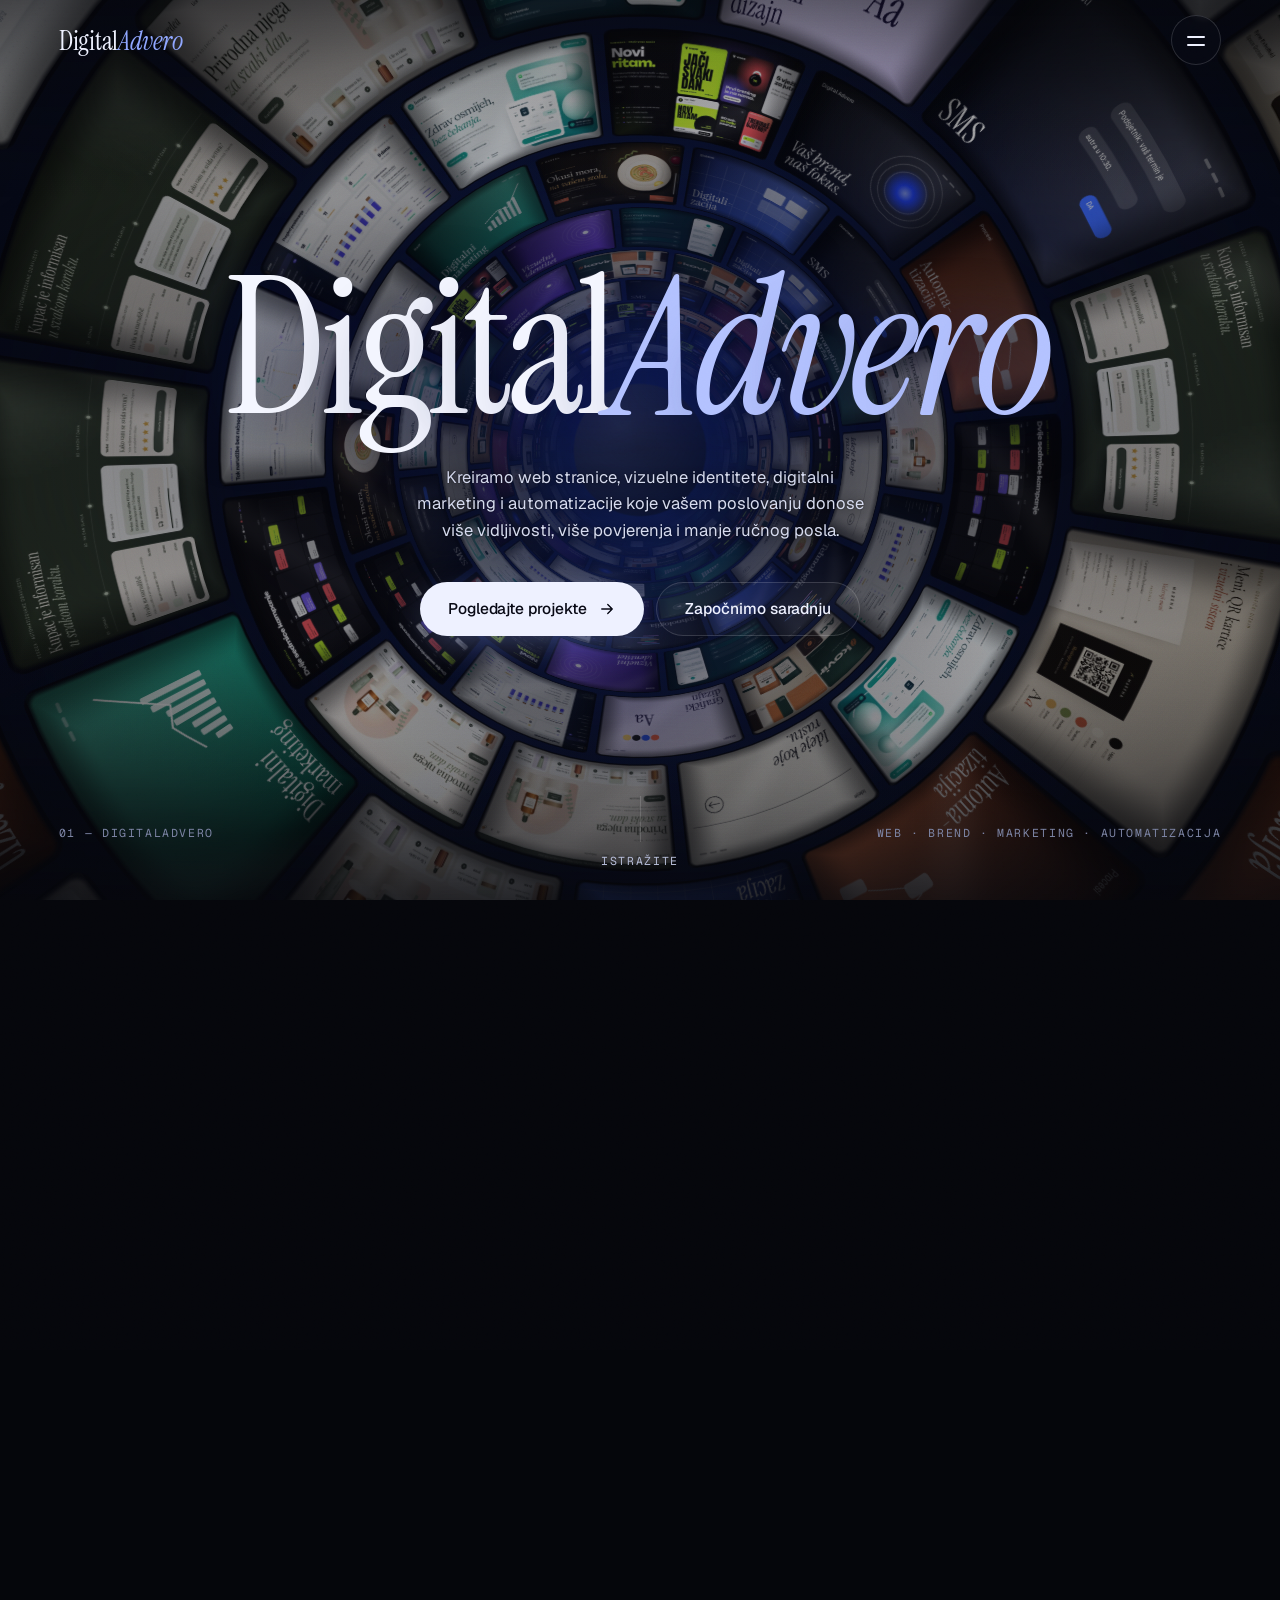
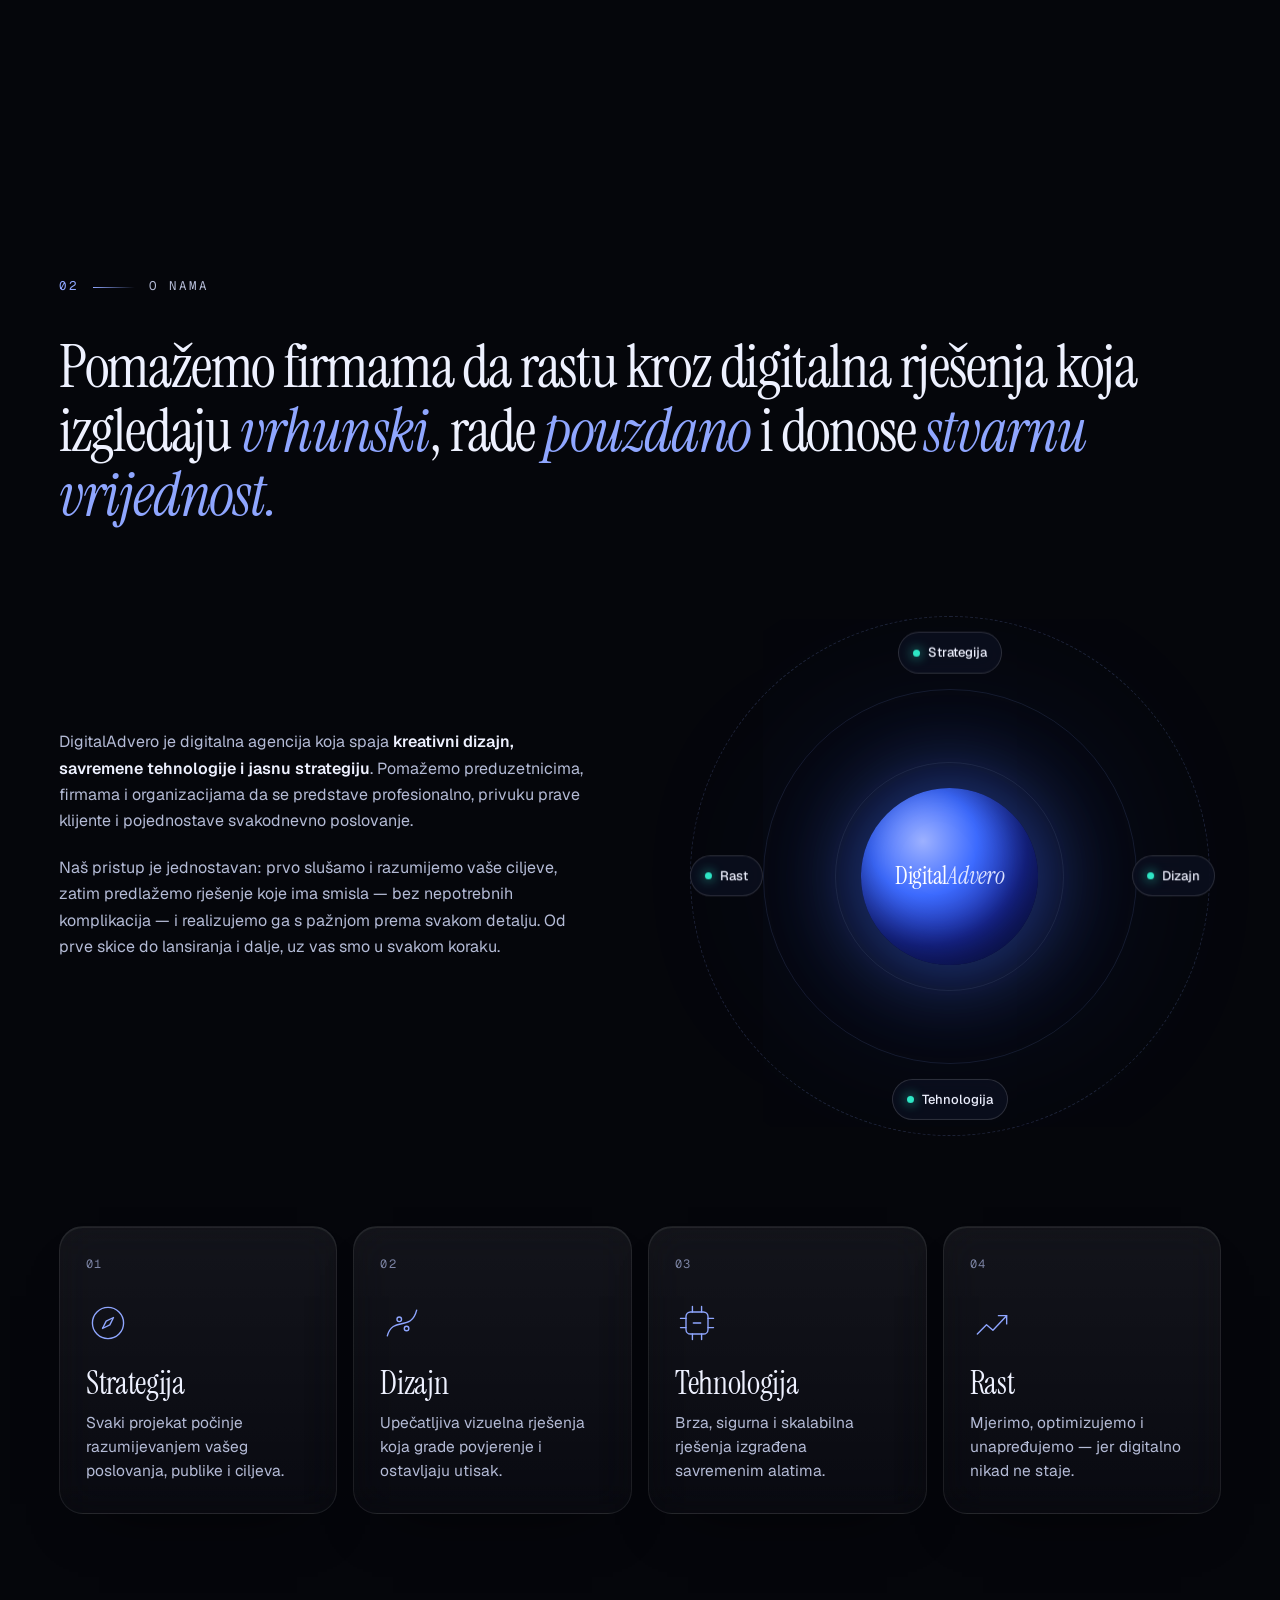
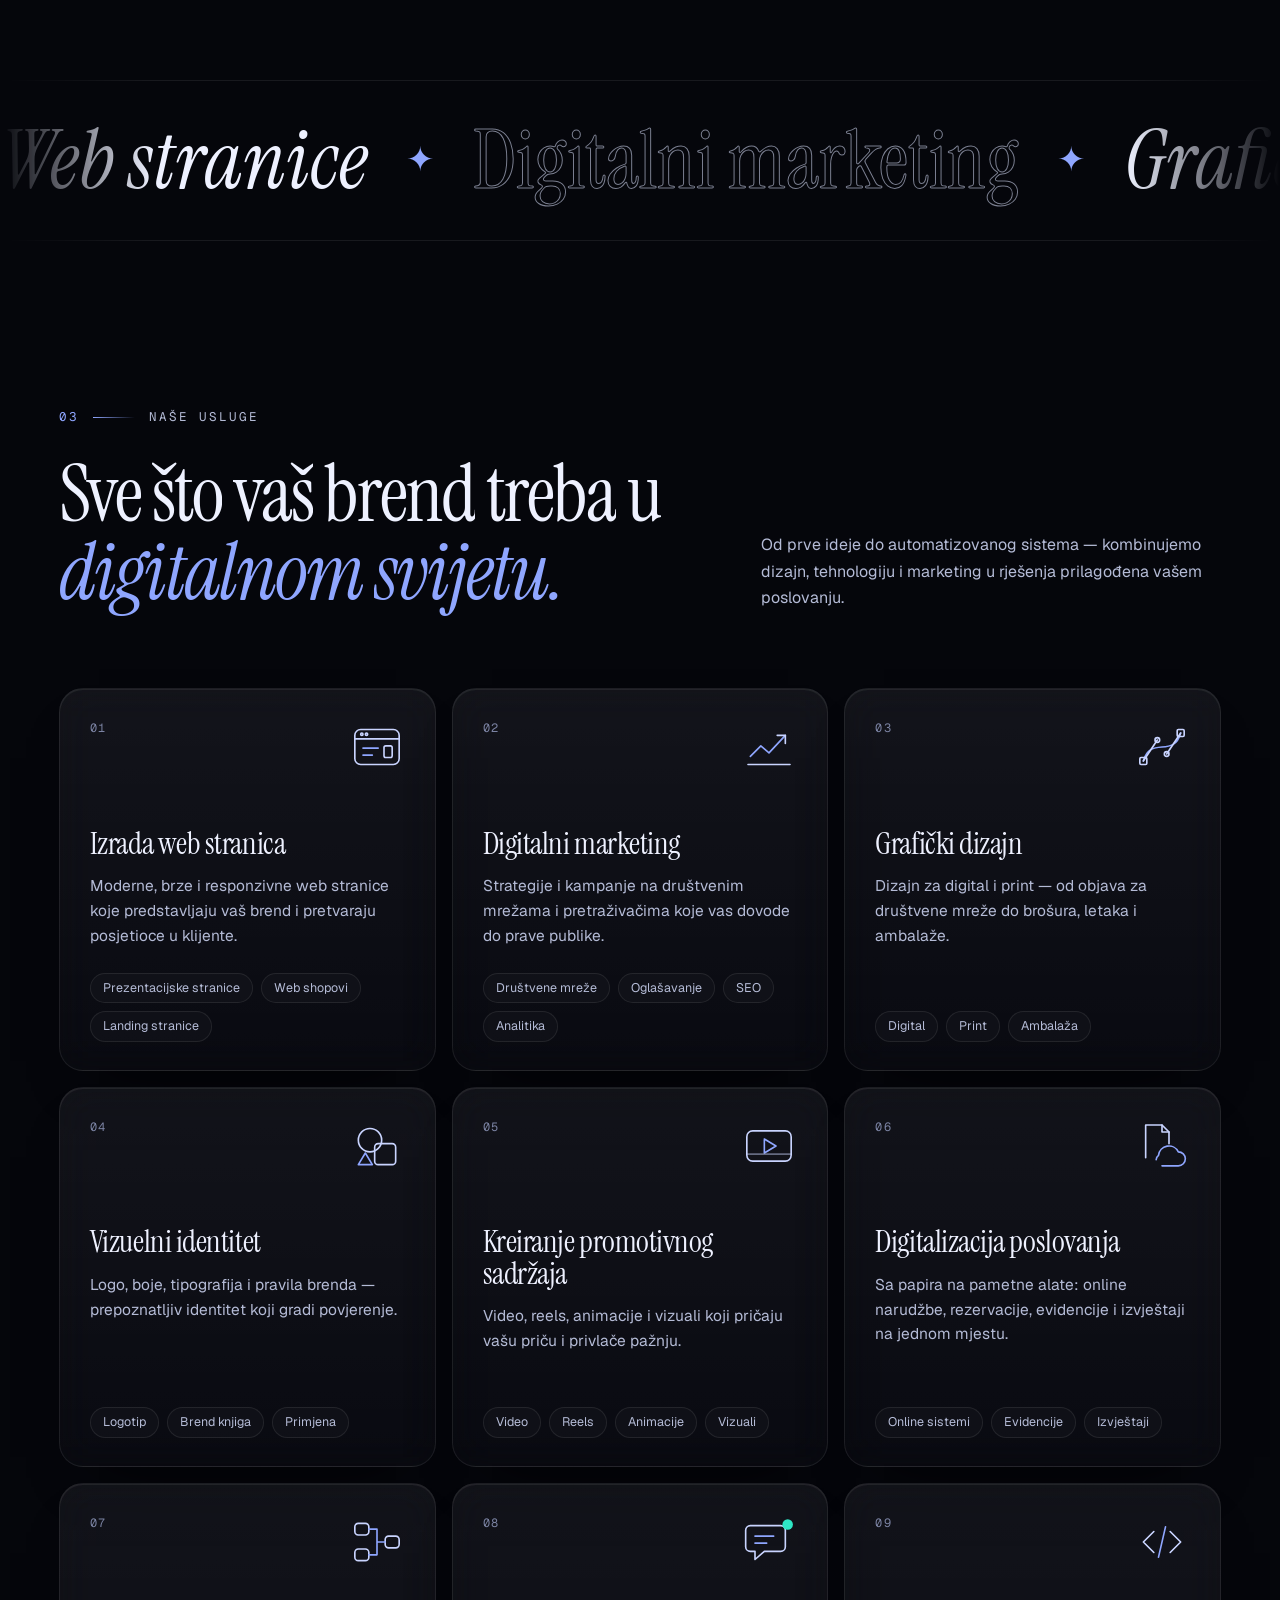
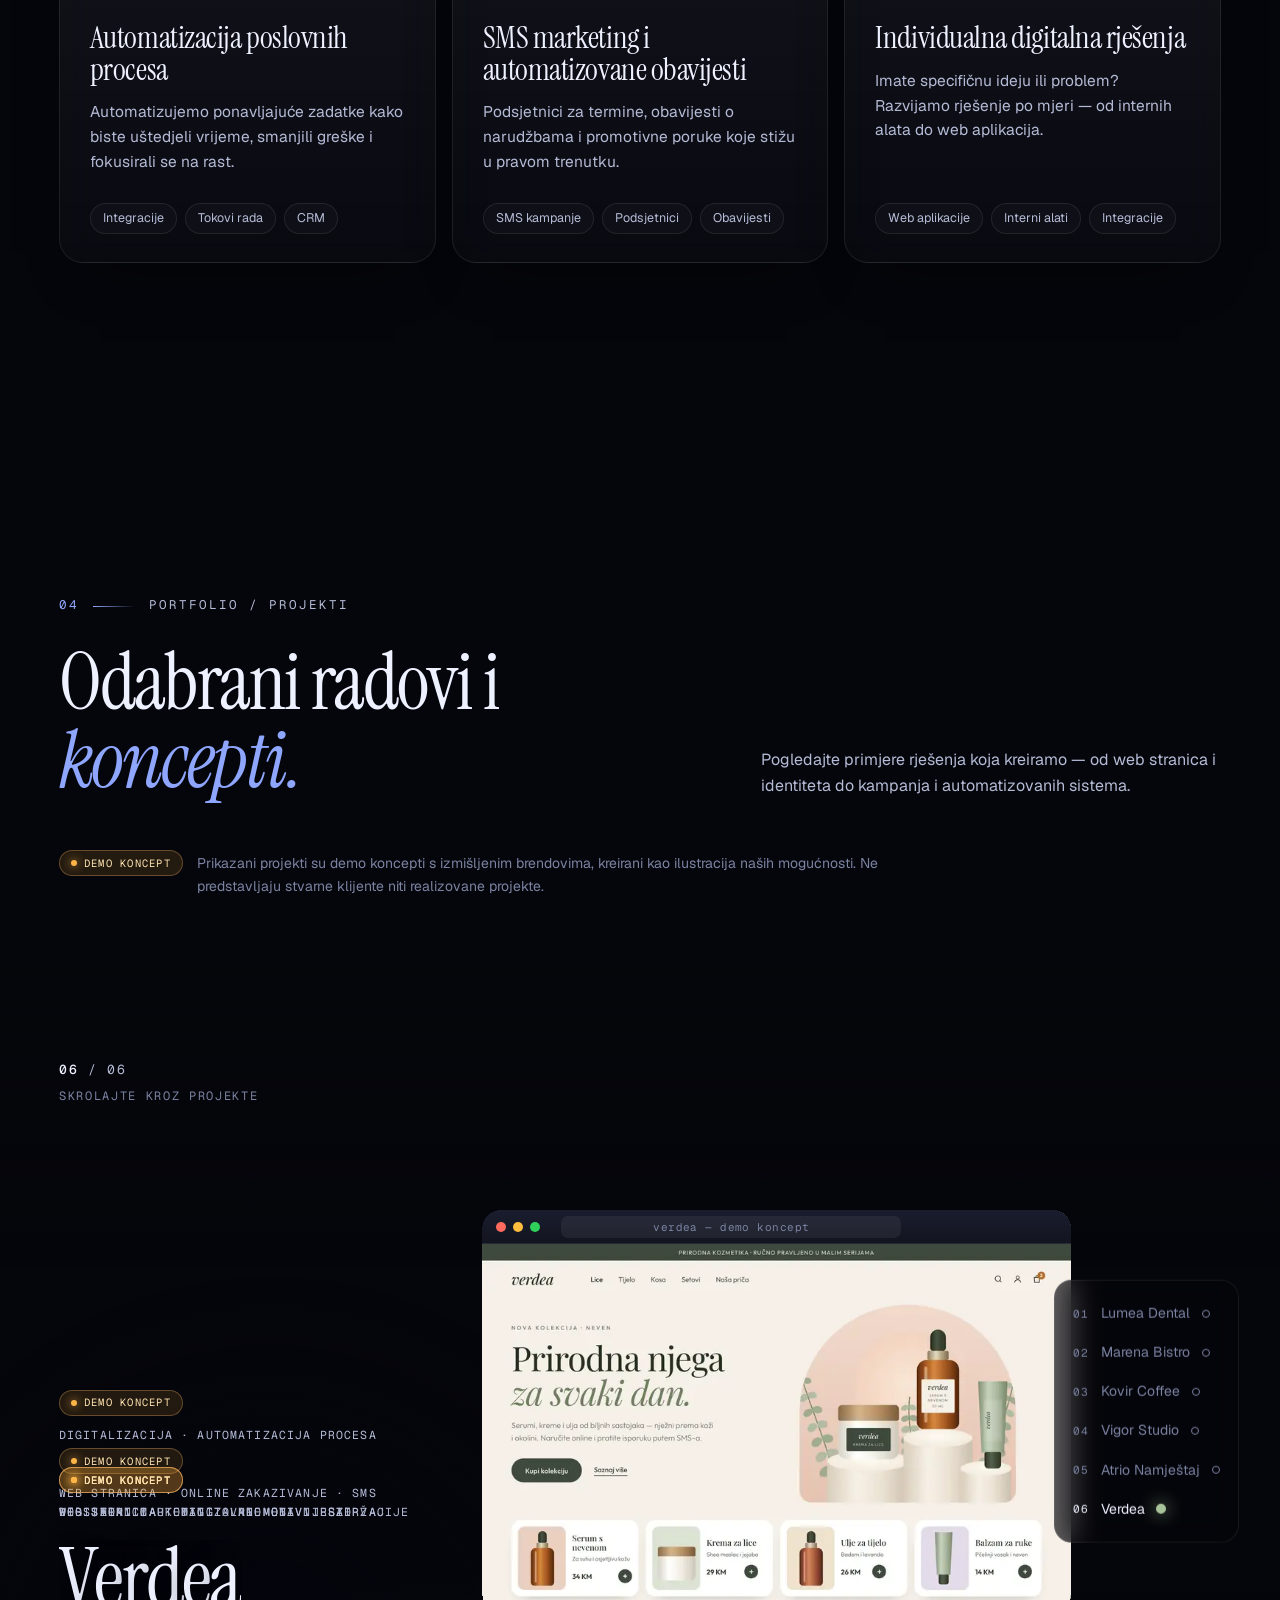
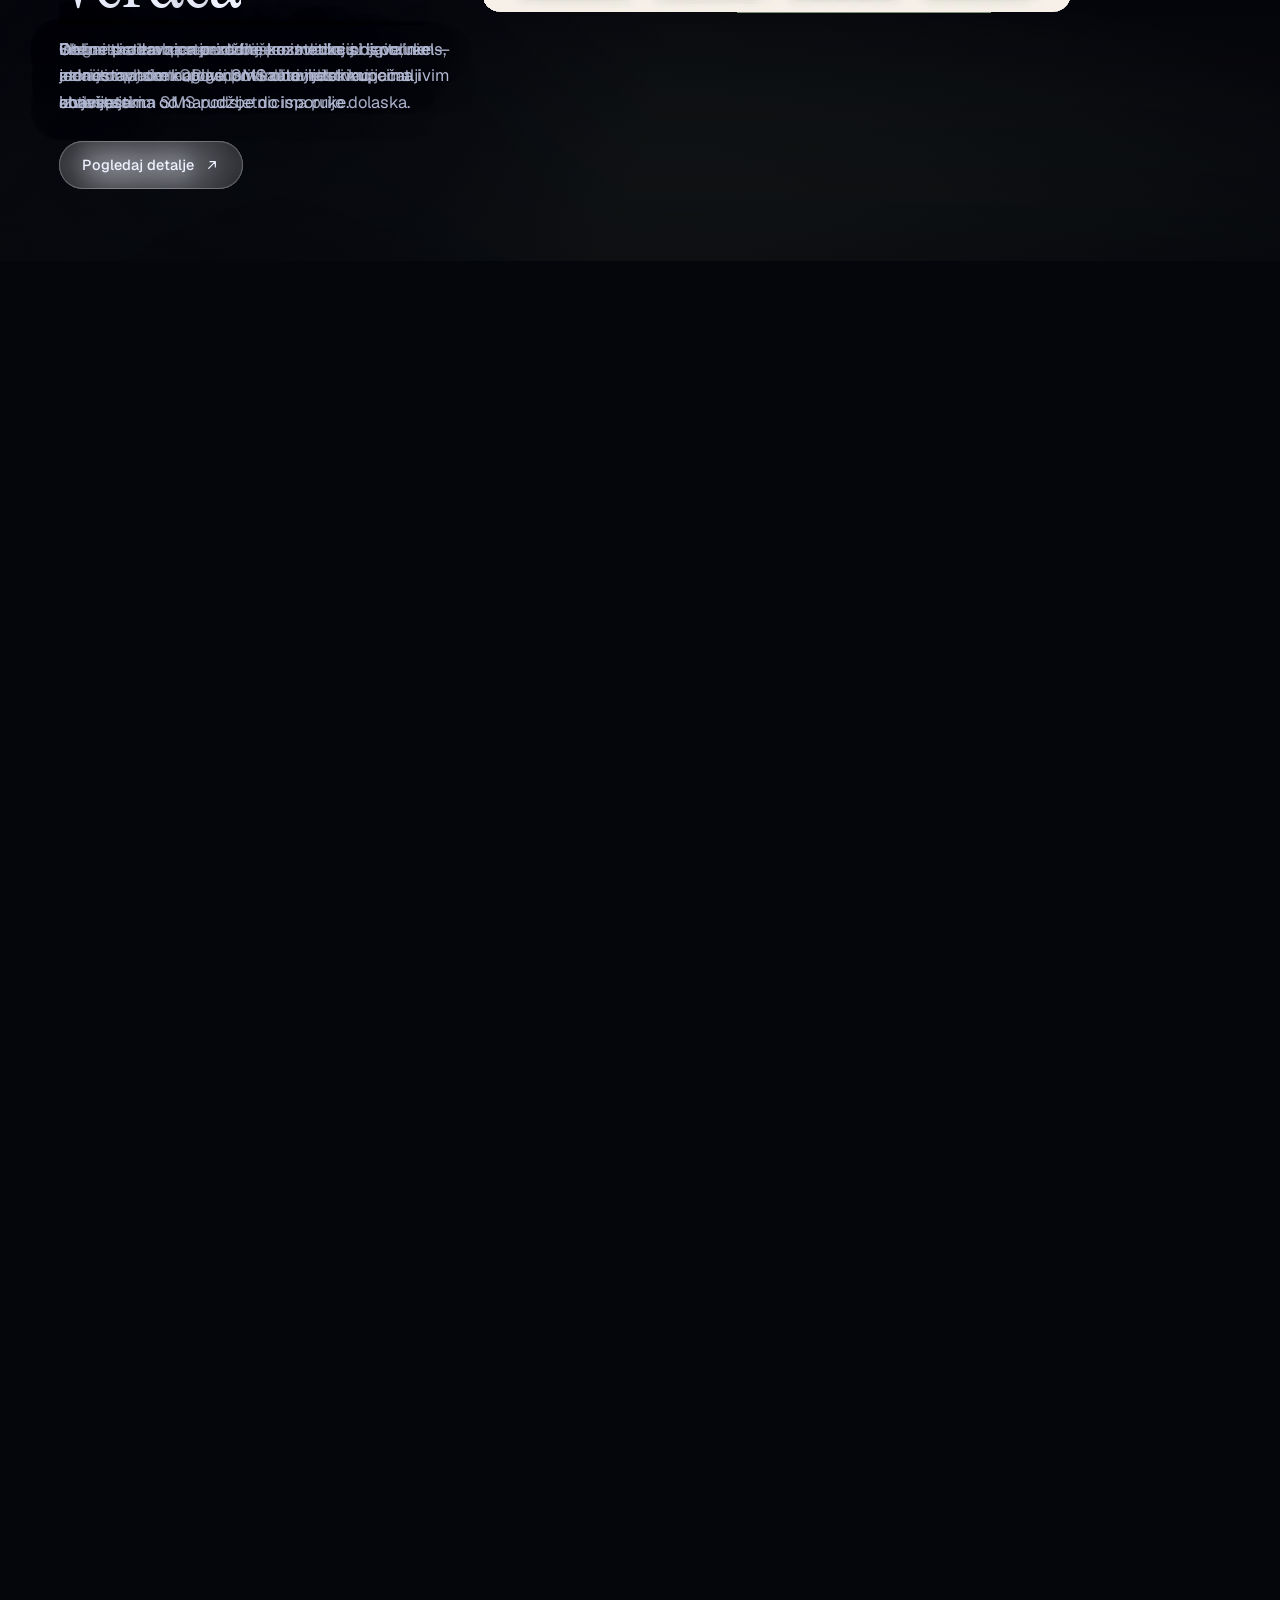
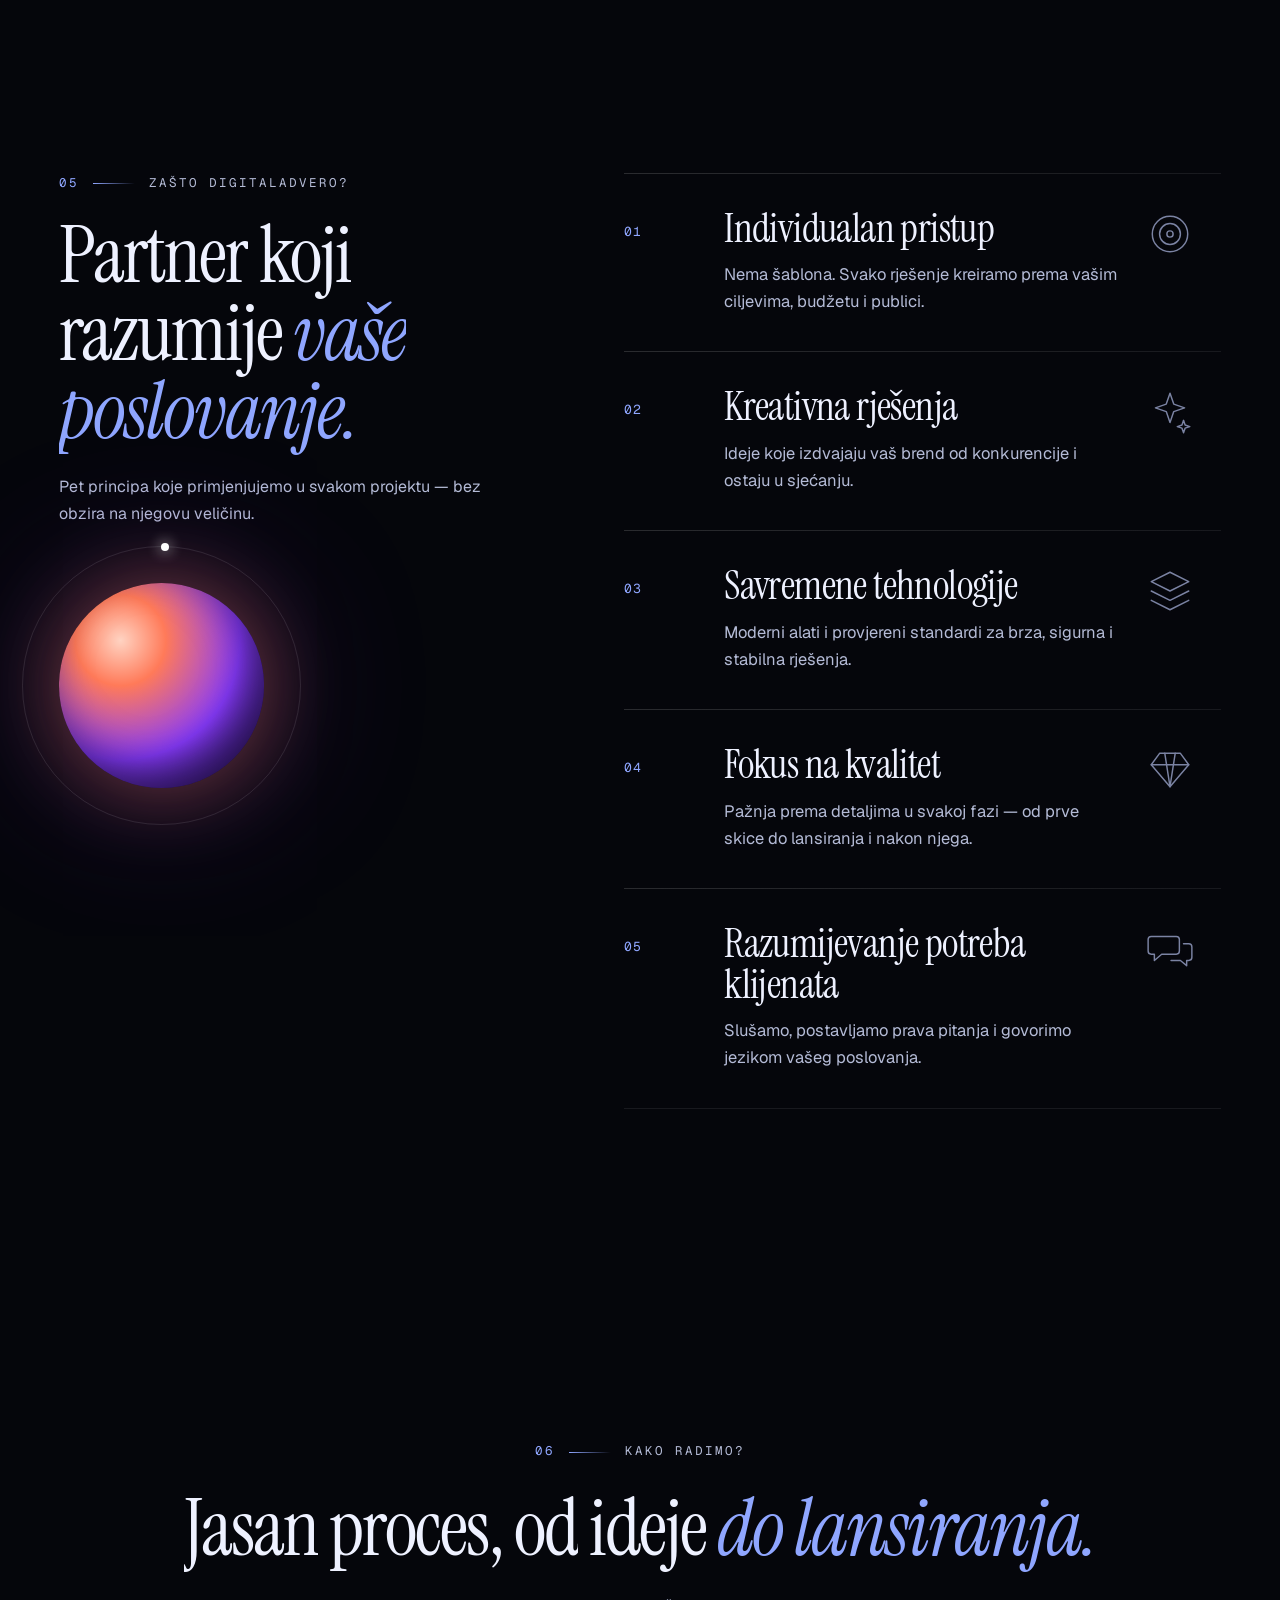
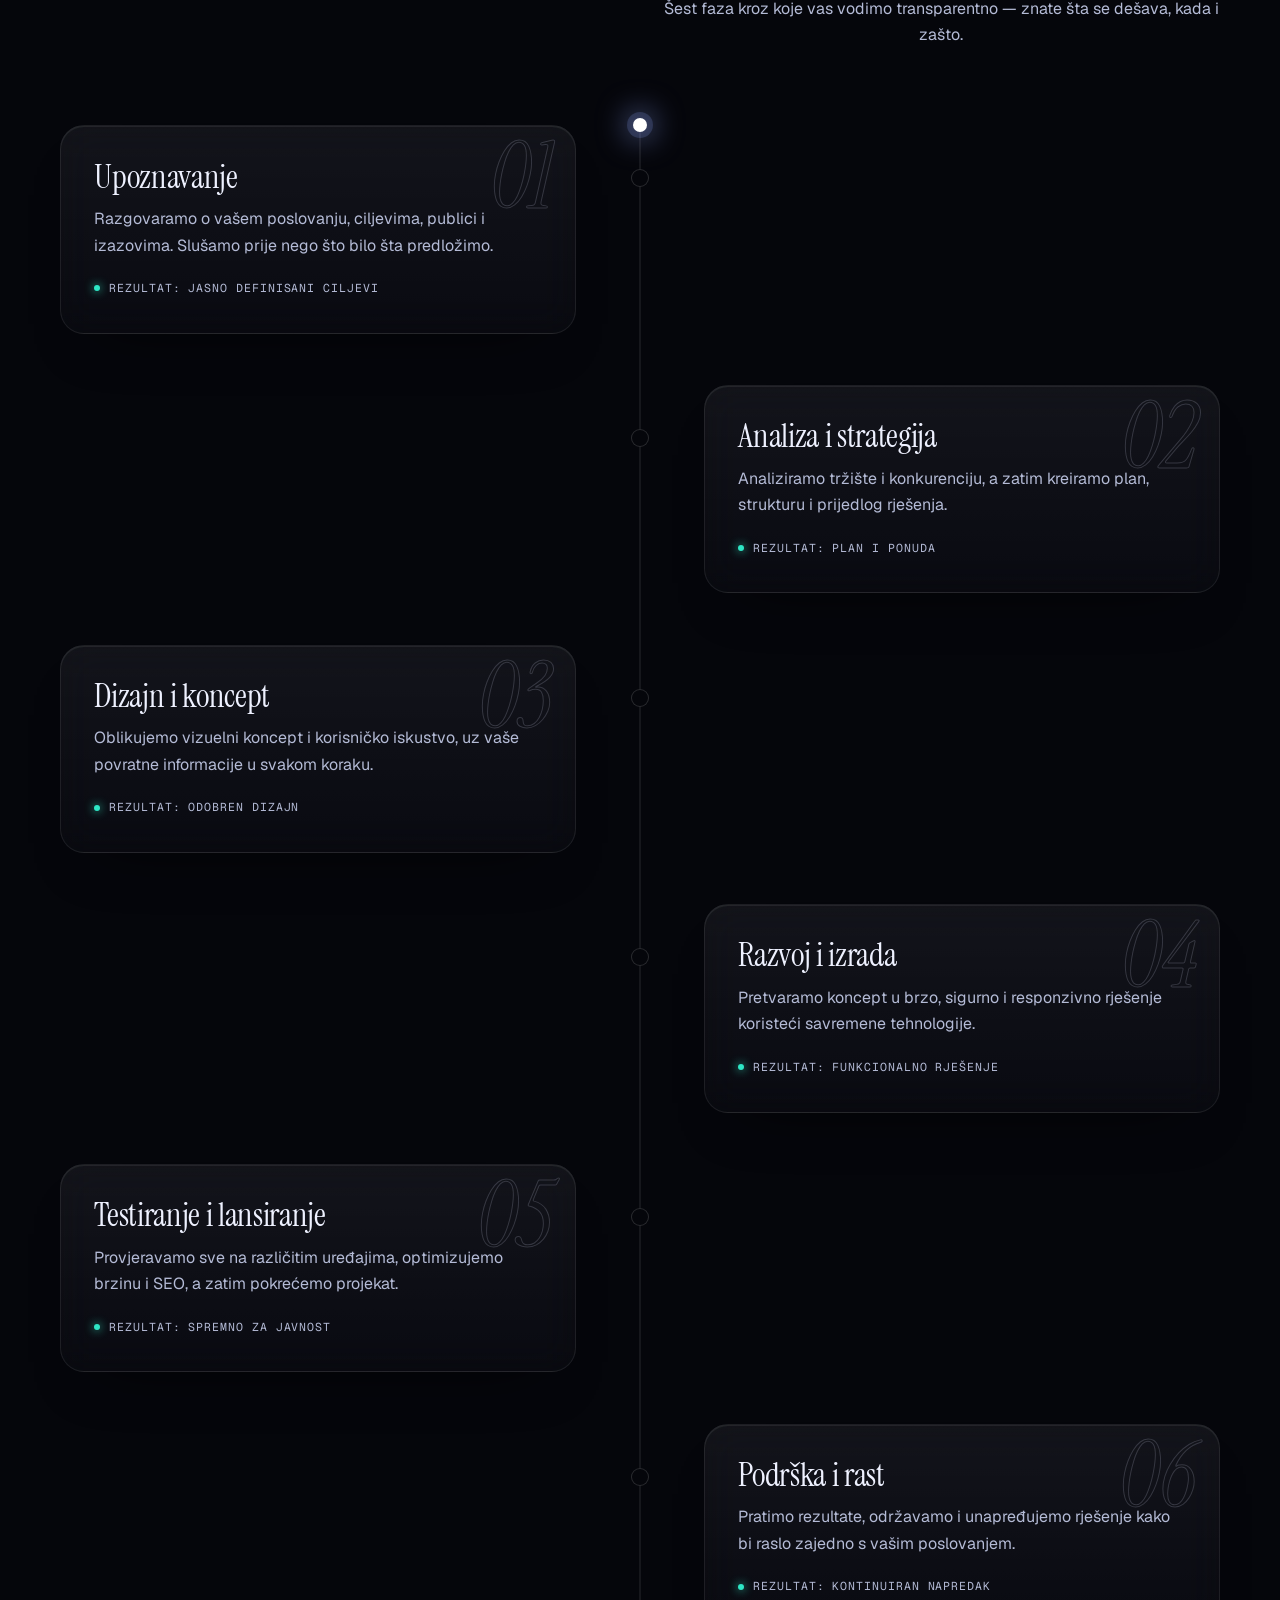
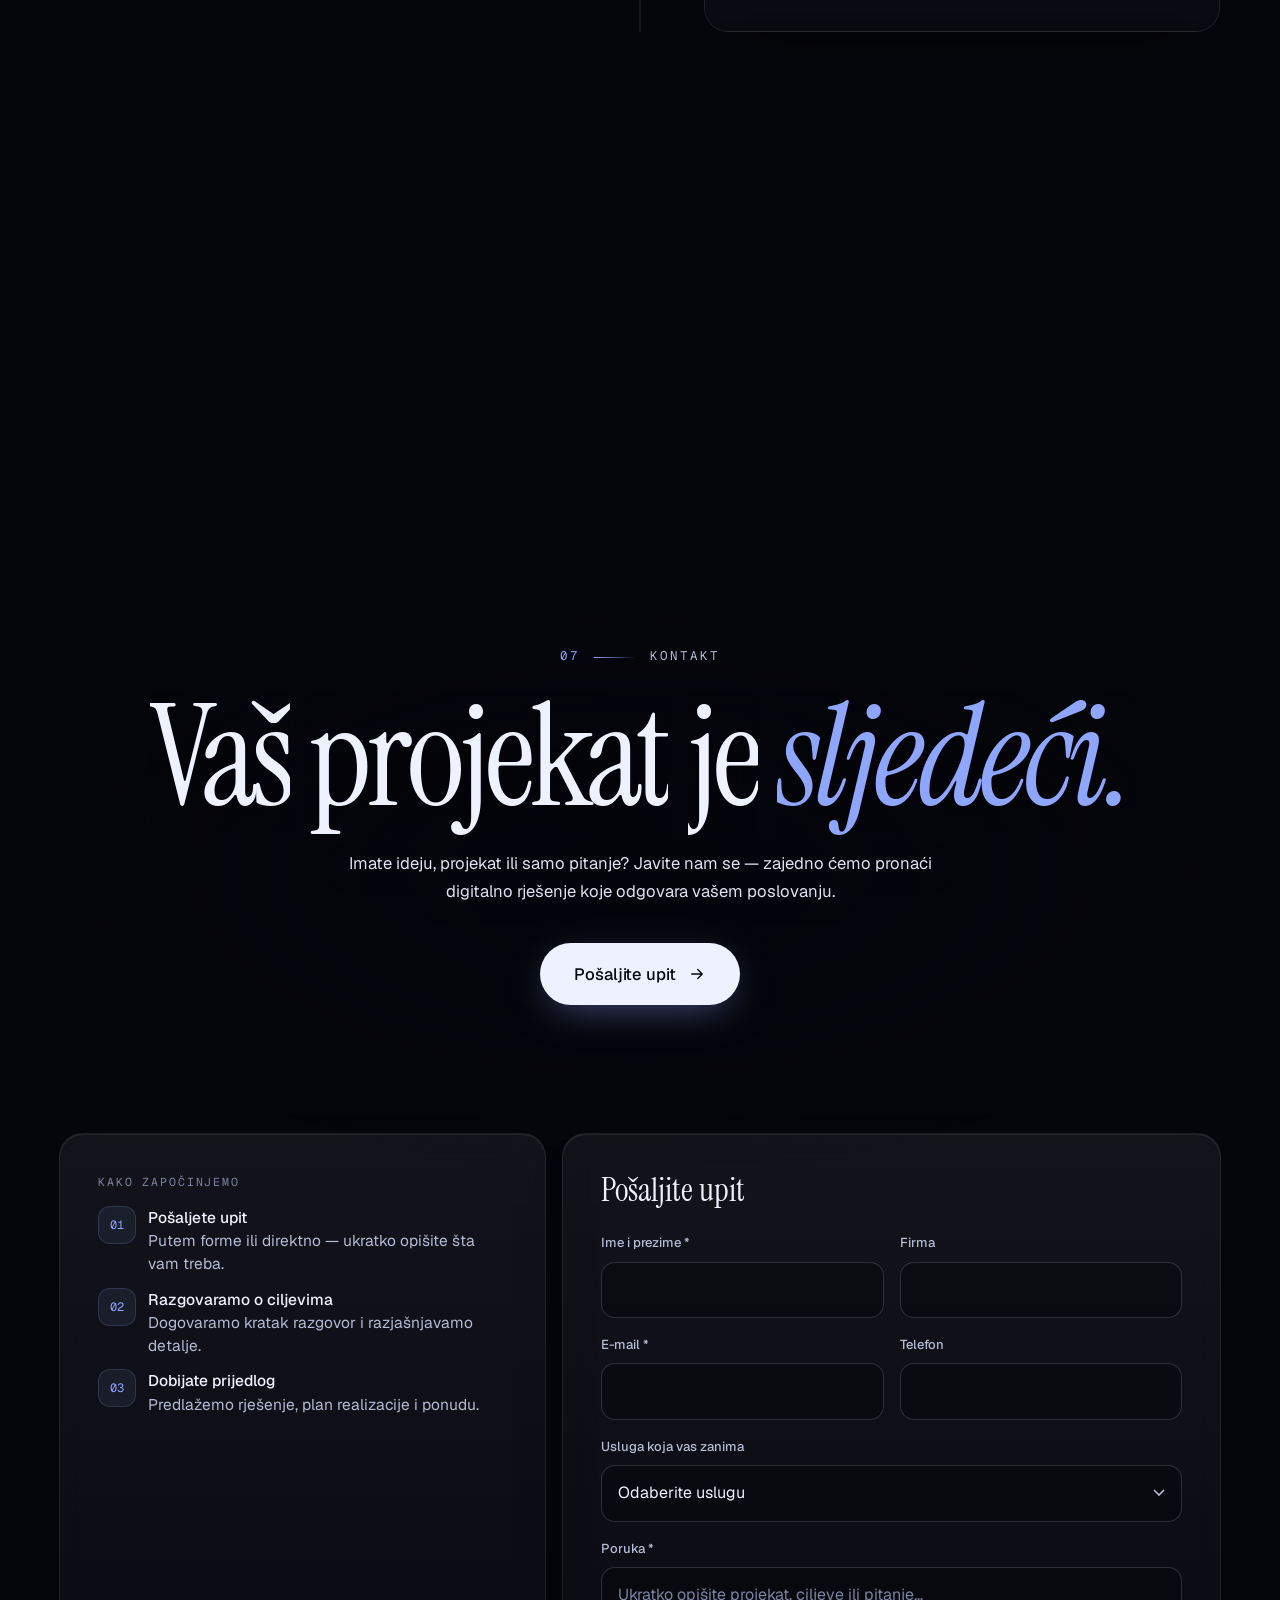
==== index.html @ 95134d36 "DigitalAdvero portfolio: standalone premium agency site Standalone Bosnian-language portfolio for Di" ====
<!doctype html>
<html lang="bs" class="no-js">
<head>
  <meta charset="utf-8">
  <meta name="viewport" content="width=device-width, initial-scale=1, viewport-fit=cover">
  <title>DigitalAdvero — Web stranice, digitalni marketing i automatizacija</title>
  <meta name="description" content="DigitalAdvero kreira moderne web stranice, vizuelne identitete, digitalni marketing, promotivni sadržaj, digitalizaciju i automatizaciju poslovanja te SMS obavijesti za firme koje žele rasti.">
  <meta name="theme-color" content="#05060b">
  <meta name="color-scheme" content="dark">
  <meta name="robots" content="index, follow">

  <!-- Ikone -->
  <link rel="icon" href="assets/images/brand/favicon.svg" type="image/svg+xml">
  <link rel="icon" href="assets/images/brand/favicon-32.png" sizes="32x32" type="image/png">
  <link rel="apple-touch-icon" href="assets/images/brand/apple-touch-icon.png">
  <link rel="manifest" href="site.webmanifest">

  <!-- Društvene mreže (Open Graph). Nakon objave zamijenite putanju slike punim URL-om, npr. https://vasa-domena.ba/assets/images/og-image.jpg -->
  <meta property="og:type" content="website">
  <meta property="og:locale" content="bs_BA">
  <meta property="og:site_name" content="DigitalAdvero">
  <meta property="og:title" content="DigitalAdvero — Digitalna rješenja koja pokreću vaše poslovanje">
  <meta property="og:description" content="Web stranice, vizuelni identitet, digitalni marketing, promotivni sadržaj, automatizacija i SMS obavijesti — sve na jednom mjestu.">
  <meta property="og:image" content="assets/images/og-image.jpg">
  <meta property="og:image:width" content="1200">
  <meta property="og:image:height" content="630">
  <meta property="og:image:alt" content="DigitalAdvero — digitalna rješenja">
  <meta name="twitter:card" content="summary_large_image">

  <!-- Fontovi (lokalno, bez vanjskih servisa) -->
  <link rel="preload" href="assets/fonts/instrument-serif-latin-400-normal.woff2" as="font" type="font/woff2" crossorigin>
  <link rel="preload" href="assets/fonts/instrument-serif-latin-400-italic.woff2" as="font" type="font/woff2" crossorigin>
  <link rel="preload" href="assets/fonts/geist-latin-wght-normal.woff2" as="font" type="font/woff2" crossorigin>
  <link rel="preload" href="assets/fonts/geist-latin-ext-wght-normal.woff2" as="font" type="font/woff2" crossorigin>

  <link rel="stylesheet" href="assets/css/style.css">
  <script>document.documentElement.className = document.documentElement.className.replace('no-js', 'js');</script>

  <script type="application/ld+json">
  {
    "@context": "https://schema.org",
    "@type": "ProfessionalService",
    "name": "DigitalAdvero",
    "description": "Digitalna agencija: izrada web stranica, digitalni marketing, grafički dizajn, vizuelni identitet, promotivni sadržaj, digitalizacija i automatizacija poslovanja, SMS marketing i individualna digitalna rješenja.",
    "inLanguage": "bs",
    "hasOfferCatalog": {
      "@type": "OfferCatalog",
      "name": "Usluge",
      "itemListElement": [
        {"@type": "Offer", "itemOffered": {"@type": "Service", "name": "Izrada web stranica"}},
        {"@type": "Offer", "itemOffered": {"@type": "Service", "name": "Digitalni marketing"}},
        {"@type": "Offer", "itemOffered": {"@type": "Service", "name": "Grafički dizajn"}},
        {"@type": "Offer", "itemOffered": {"@type": "Service", "name": "Vizuelni identitet"}},
        {"@type": "Offer", "itemOffered": {"@type": "Service", "name": "Kreiranje promotivnog sadržaja"}},
        {"@type": "Offer", "itemOffered": {"@type": "Service", "name": "Digitalizacija poslovanja"}},
        {"@type": "Offer", "itemOffered": {"@type": "Service", "name": "Automatizacija poslovnih procesa"}},
        {"@type": "Offer", "itemOffered": {"@type": "Service", "name": "SMS marketing i automatizovane obavijesti"}},
        {"@type": "Offer", "itemOffered": {"@type": "Service", "name": "Individualna digitalna rješenja"}}
      ]
    }
  }
  </script>
</head>
<body>
  <a class="skip-link" href="#sadrzaj">Preskoči na sadržaj</a>

  <!-- Uvodni ekran -->
  <div class="preloader" data-preloader aria-hidden="true">
    <div class="preloader__inner">
      <span class="preloader__mark">Digital<em>Advero</em></span>
      <span class="preloader__bar"><i data-preloader-bar></i></span>
    </div>
  </div>

  <!-- Ambijentalno svjetlo, WebGL scena i filmsko zrno -->
  <div class="aurora" aria-hidden="true"><i></i><i></i><i></i></div>
  <canvas class="stage-canvas" data-stage aria-hidden="true"></canvas>
  <div class="grain" aria-hidden="true"></div>

  <!-- Zaglavlje: samo DigitalAdvero + dugme za meni -->
  <header class="header" data-header>
    <a class="brand" href="#pocetak" aria-label="DigitalAdvero — na početak">Digital<em>Advero</em></a>
    <button class="menu-toggle" type="button" data-menu-toggle aria-expanded="false" aria-controls="meni" aria-label="Otvori meni">
      <span></span><span></span>
    </button>
  </header>

  <!-- Navigacija preko cijelog ekrana -->
  <div class="menu" id="meni" data-menu aria-hidden="true">
    <div class="menu__bg" aria-hidden="true"></div>
    <nav class="menu__nav" aria-label="Glavna navigacija">
      <ol>
        <li><a href="#pocetak" data-menu-link><span>01</span>DigitalAdvero</a></li>
        <li><a href="#o-nama" data-menu-link><span>02</span>O nama</a></li>
        <li><a href="#usluge" data-menu-link><span>03</span>Naše usluge</a></li>
        <li><a href="#projekti" data-menu-link><span>04</span>Portfolio / Projekti</a></li>
        <li><a href="#zasto" data-menu-link><span>05</span>Zašto DigitalAdvero?</a></li>
        <li><a href="#proces" data-menu-link><span>06</span>Kako radimo?</a></li>
        <li><a href="#kontakt" data-menu-link><span>07</span>Kontakt</a></li>
      </ol>
    </nav>
    <div class="menu__aside">
      <p class="menu__label">Javite nam se</p>
      <div class="menu__contact" data-contact-list="compact"></div>
      <div class="socials" data-socials></div>
      <a class="btn btn--primary menu__cta" href="#upit" data-menu-link><span>Pošaljite upit</span><svg viewBox="0 0 24 24" aria-hidden="true"><path d="M5 12h14M13 6l6 6-6 6"/></svg></a>
    </div>
  </div>

  <!-- Indeks sekcija (desktop) -->
  <nav class="side-index" data-side-index aria-label="Sekcije stranice">
    <a href="#pocetak" data-index="pocetak"><span>01</span><b>DigitalAdvero</b></a>
    <a href="#o-nama" data-index="o-nama"><span>02</span><b>O nama</b></a>
    <a href="#usluge" data-index="usluge"><span>03</span><b>Usluge</b></a>
    <a href="#projekti" data-index="projekti"><span>04</span><b>Projekti</b></a>
    <a href="#zasto" data-index="zasto"><span>05</span><b>Zašto mi</b></a>
    <a href="#proces" data-index="proces"><span>06</span><b>Proces</b></a>
    <a href="#kontakt" data-index="kontakt"><span>07</span><b>Kontakt</b></a>
  </nav>

  <main id="sadrzaj">

    <!-- ============================== 01 — DigitalAdvero ============================== -->
    <section class="hero" id="pocetak" data-section="pocetak" data-scene="tunnel" aria-labelledby="hero-title">
      <div class="hero__sticky" data-view="tunnel">
        <div class="hero__fallback" aria-hidden="true"></div>
        <div class="hero__content">
          <h1 class="hero__title" id="hero-title" aria-label="DigitalAdvero"><span class="hero__word" data-split-chars>Digital</span><span class="hero__word hero__word--italic" data-split-chars>Advero</span></h1>
          <p class="hero__lead" data-hero-fade>Kreiramo web stranice, vizuelne identitete, digitalni marketing i automatizacije koje vašem poslovanju donose više vidljivosti, više povjerenja i manje ručnog posla.</p>
          <div class="hero__actions" data-hero-fade>
            <a class="btn btn--primary" href="#projekti" data-magnetic><span>Pogledajte projekte</span><svg viewBox="0 0 24 24" aria-hidden="true"><path d="M5 12h14M13 6l6 6-6 6"/></svg></a>
            <a class="btn btn--ghost" href="#kontakt" data-magnetic><span>Započnimo saradnju</span></a>
          </div>
        </div>
        <div class="hero__foot" data-hero-fade>
          <span class="hero__label">01 — DigitalAdvero</span>
          <a class="scroll-cue" href="#o-nama"><i aria-hidden="true"></i>Istražite</a>
          <span class="hero__tags">Web · Brend · Marketing · Automatizacija</span>
        </div>
      </div>
    </section>

    <!-- ============================== 02 — O nama ============================== -->
    <section class="section about" id="o-nama" data-section="o-nama" aria-labelledby="about-title">
      <div class="container">
        <p class="eyebrow" data-reveal><span>02</span>O nama</p>
        <h2 class="statement" id="about-title" data-words>Pomažemo firmama da rastu kroz digitalna rješenja koja izgledaju <em>vrhunski</em>, rade <em>pouzdano</em> i donose <em>stvarnu vrijednost.</em></h2>

        <div class="about__grid">
          <div class="about__text">
            <p data-reveal>DigitalAdvero je digitalna agencija koja spaja <strong>kreativni dizajn, savremene tehnologije i jasnu strategiju</strong>. Pomažemo preduzetnicima, firmama i organizacijama da se predstave profesionalno, privuku prave klijente i pojednostave svakodnevno poslovanje.</p>
            <p data-reveal style="--d:.08s">Naš pristup je jednostavan: prvo slušamo i razumijemo vaše ciljeve, zatim predlažemo rješenje koje ima smisla — bez nepotrebnih komplikacija — i realizujemo ga s pažnjom prema svakom detalju. Od prve skice do lansiranja i dalje, uz vas smo u svakom koraku.</p>
            <a class="link-arrow" href="#usluge" data-reveal style="--d:.16s">Pogledajte šta radimo <svg viewBox="0 0 24 24" aria-hidden="true"><path d="M5 12h14M13 6l6 6-6 6"/></svg></a>
          </div>

          <div class="orbit" data-reveal="scale" aria-hidden="true">
            <div class="orbit__ring orbit__ring--1"></div>
            <div class="orbit__ring orbit__ring--2"></div>
            <div class="orbit__ring orbit__ring--3"></div>
            <div class="orbit__core"><span>Digital<em>Advero</em></span></div>
            <div class="orbit__spin">
              <span class="orbit__node" style="--a:0deg"><b>Strategija</b></span>
              <span class="orbit__node" style="--a:90deg"><b>Dizajn</b></span>
              <span class="orbit__node" style="--a:180deg"><b>Tehnologija</b></span>
              <span class="orbit__node" style="--a:270deg"><b>Rast</b></span>
            </div>
          </div>
        </div>

        <ul class="pillars">
          <li class="pillar glass" data-reveal>
            <span class="pillar__num">01</span>
            <svg class="pillar__icon" viewBox="0 0 48 48" aria-hidden="true"><circle cx="24" cy="24" r="17"/><path d="M30 18l-4 8-8 4 4-8z"/></svg>
            <h3>Strategija</h3>
            <p>Svaki projekat počinje razumijevanjem vašeg poslovanja, publike i ciljeva.</p>
          </li>
          <li class="pillar glass" data-reveal style="--d:.06s">
            <span class="pillar__num">02</span>
            <svg class="pillar__icon" viewBox="0 0 48 48" aria-hidden="true"><path d="M8 38C14 16 34 34 40 10"/><circle cx="21" cy="20" r="2.5"/><circle cx="29" cy="30" r="2.5"/></svg>
            <h3>Dizajn</h3>
            <p>Upečatljiva vizuelna rješenja koja grade povjerenje i ostavljaju utisak.</p>
          </li>
          <li class="pillar glass" data-reveal style="--d:.12s">
            <span class="pillar__num">03</span>
            <svg class="pillar__icon" viewBox="0 0 48 48" aria-hidden="true"><rect x="12" y="12" width="24" height="24" rx="5"/><path d="M19 6v6M29 6v6M19 36v6M29 36v6M6 19h6M6 29h6M36 19h6M36 29h6"/><path d="M20 24h8"/></svg>
            <h3>Tehnologija</h3>
            <p>Brza, sigurna i skalabilna rješenja izgrađena savremenim alatima.</p>
          </li>
          <li class="pillar glass" data-reveal style="--d:.18s">
            <span class="pillar__num">04</span>
            <svg class="pillar__icon" viewBox="0 0 48 48" aria-hidden="true"><path d="M8 36l10-10 7 6 15-16"/><path d="M31 16h9v9"/></svg>
            <h3>Rast</h3>
            <p>Mjerimo, optimizujemo i unapređujemo — jer digitalno nikad ne staje.</p>
          </li>
        </ul>
      </div>
    </section>

    <!-- Traka s uslugama -->
    <div class="marquee" aria-hidden="true">
      <div class="marquee__track">
        <span>Web stranice</span><i>✦</i><span>Digitalni marketing</span><i>✦</i><span>Grafički dizajn</span><i>✦</i><span>Vizuelni identitet</span><i>✦</i><span>Promotivni sadržaj</span><i>✦</i><span>Digitalizacija</span><i>✦</i><span>Automatizacija</span><i>✦</i><span>SMS obavijesti</span><i>✦</i><span>Rješenja po mjeri</span><i>✦</i>
      </div>
    </div>

    <!-- ============================== 03 — Naše usluge ============================== -->
    <section class="section services" id="usluge" data-section="usluge" aria-labelledby="services-title">
      <div class="container">
        <div class="section-head">
          <p class="eyebrow" data-reveal><span>03</span>Naše usluge</p>
          <h2 class="section-title" id="services-title" data-split-words>Sve što vaš brend treba u <em>digitalnom svijetu.</em></h2>
          <p class="section-intro" data-reveal>Od prve ideje do automatizovanog sistema — kombinujemo dizajn, tehnologiju i marketing u rješenja prilagođena vašem poslovanju.</p>
        </div>

        <ul class="service-grid">
          <li class="service glass" data-reveal data-spotlight>
            <div class="service__top"><span class="service__num">01</span>
              <svg class="service__icon" viewBox="0 0 48 48" aria-hidden="true"><rect x="5" y="9" width="38" height="30" rx="5"/><path d="M5 17h38"/><circle cx="11" cy="13" r="1"/><circle cx="15" cy="13" r="1"/><path class="draw" d="M12 25h13M12 31h8"/><rect x="30" y="23" width="7" height="10" rx="1.5"/></svg></div>
            <h3>Izrada web stranica</h3>
            <p>Moderne, brze i responzivne web stranice koje predstavljaju vaš brend i pretvaraju posjetioce u klijente.</p>
            <ul class="chips"><li>Prezentacijske stranice</li><li>Web shopovi</li><li>Landing stranice</li></ul>
          </li>
          <li class="service glass" data-reveal data-spotlight style="--d:.05s">
            <div class="service__top"><span class="service__num">02</span>
              <svg class="service__icon" viewBox="0 0 48 48" aria-hidden="true"><path d="M6 39h36"/><path class="draw" d="M8 32l9-9 7 6 14-15"/><path d="M31 14h7v7"/></svg></div>
            <h3>Digitalni marketing</h3>
            <p>Strategije i kampanje na društvenim mrežama i pretraživačima koje vas dovode do prave publike.</p>
            <ul class="chips"><li>Društvene mreže</li><li>Oglašavanje</li><li>SEO</li><li>Analitika</li></ul>
          </li>
          <li class="service glass" data-reveal data-spotlight style="--d:.1s">
            <div class="service__top"><span class="service__num">03</span>
              <svg class="service__icon" viewBox="0 0 48 48" aria-hidden="true"><path class="draw" d="M8 36C14 14 34 34 40 12"/><rect x="5" y="33" width="6" height="6" rx="1"/><rect x="37" y="9" width="6" height="6" rx="1"/><path d="M8 36l12-18M40 12L28 30"/><circle cx="20" cy="18" r="2"/><circle cx="28" cy="30" r="2"/></svg></div>
            <h3>Grafički dizajn</h3>
            <p>Dizajn za digital i print — od objava za društvene mreže do brošura, letaka i ambalaže.</p>
            <ul class="chips"><li>Digital</li><li>Print</li><li>Ambalaža</li></ul>
          </li>
          <li class="service glass" data-reveal data-spotlight>
            <div class="service__top"><span class="service__num">04</span>
              <svg class="service__icon" viewBox="0 0 48 48" aria-hidden="true"><circle cx="18" cy="19" r="10"/><rect x="22" y="22" width="18" height="18" rx="3"/><path class="draw" d="M8 40l6-10 6 10z"/></svg></div>
            <h3>Vizuelni identitet</h3>
            <p>Logo, boje, tipografija i pravila brenda — prepoznatljiv identitet koji gradi povjerenje.</p>
            <ul class="chips"><li>Logotip</li><li>Brend knjiga</li><li>Primjena</li></ul>
          </li>
          <li class="service glass" data-reveal data-spotlight style="--d:.05s">
            <div class="service__top"><span class="service__num">05</span>
              <svg class="service__icon" viewBox="0 0 48 48" aria-hidden="true"><rect x="5" y="11" width="38" height="26" rx="5"/><path class="draw" d="M20 18l10 6-10 6z"/><path d="M5 31h38" opacity=".45"/></svg></div>
            <h3>Kreiranje promotivnog sadržaja</h3>
            <p>Video, reels, animacije i vizuali koji pričaju vašu priču i privlače pažnju.</p>
            <ul class="chips"><li>Video</li><li>Reels</li><li>Animacije</li><li>Vizuali</li></ul>
          </li>
          <li class="service glass" data-reveal data-spotlight style="--d:.1s">
            <div class="service__top"><span class="service__num">06</span>
              <svg class="service__icon" viewBox="0 0 48 48" aria-hidden="true"><path d="M10 34V6h14l6 6v10"/><path d="M24 6v6h6"/><path class="draw" d="M24 41h14a6 6 0 0 0 0-12 9 9 0 0 0-17 3 5 5 0 0 0 3 9z"/></svg></div>
            <h3>Digitalizacija poslovanja</h3>
            <p>Sa papira na pametne alate: online narudžbe, rezervacije, evidencije i izvještaji na jednom mjestu.</p>
            <ul class="chips"><li>Online sistemi</li><li>Evidencije</li><li>Izvještaji</li></ul>
          </li>
          <li class="service glass" data-reveal data-spotlight>
            <div class="service__top"><span class="service__num">07</span>
              <svg class="service__icon" viewBox="0 0 48 48" aria-hidden="true"><rect x="5" y="8" width="12" height="10" rx="3"/><rect x="31" y="19" width="12" height="10" rx="3"/><rect x="5" y="30" width="12" height="10" rx="3"/><path class="draw" d="M17 13h7v11h7M17 35h7V24"/></svg></div>
            <h3>Automatizacija poslovnih procesa</h3>
            <p>Automatizujemo ponavljajuće zadatke kako biste uštedjeli vrijeme, smanjili greške i fokusirali se na rast.</p>
            <ul class="chips"><li>Integracije</li><li>Tokovi rada</li><li>CRM</li></ul>
          </li>
          <li class="service glass" data-reveal data-spotlight style="--d:.05s">
            <div class="service__top"><span class="service__num">08</span>
              <svg class="service__icon" viewBox="0 0 48 48" aria-hidden="true"><path d="M8 10h26a4 4 0 0 1 4 4v14a4 4 0 0 1-4 4H20l-8 7v-7H8a4 4 0 0 1-4-4V14a4 4 0 0 1 4-4z"/><path class="draw" d="M12 19h16M12 25h10"/><circle class="pulse" cx="40" cy="9" r="4.5"/></svg></div>
            <h3>SMS marketing i automatizovane obavijesti</h3>
            <p>Podsjetnici za termine, obavijesti o narudžbama i promotivne poruke koje stižu u pravom trenutku.</p>
            <ul class="chips"><li>SMS kampanje</li><li>Podsjetnici</li><li>Obavijesti</li></ul>
          </li>
          <li class="service glass" data-reveal data-spotlight style="--d:.1s">
            <div class="service__top"><span class="service__num">09</span>
              <svg class="service__icon" viewBox="0 0 48 48" aria-hidden="true"><path d="M17 15l-9 9 9 9M31 15l9 9-9 9"/><path class="draw" d="M27 11l-6 26"/></svg></div>
            <h3>Individualna digitalna rješenja</h3>
            <p>Imate specifičnu ideju ili problem? Razvijamo rješenje po mjeri — od internih alata do web aplikacija.</p>
            <ul class="chips"><li>Web aplikacije</li><li>Interni alati</li><li>Integracije</li></ul>
          </li>
        </ul>
      </div>
    </section>

    <!-- ============================== 04 — Portfolio / Projekti ============================== -->
    <section class="work" id="projekti" data-section="projekti" aria-labelledby="work-title">
      <div class="container work__intro">
        <div class="section-head">
          <p class="eyebrow" data-reveal><span>04</span>Portfolio / Projekti</p>
          <h2 class="section-title" id="work-title" data-split-words>Odabrani radovi i <em>koncepti.</em></h2>
          <p class="section-intro" data-reveal>Pogledajte primjere rješenja koja kreiramo — od web stranica i identiteta do kampanja i automatizovanih sistema.</p>
        </div>
        <p class="demo-note" data-reveal><span class="badge">Demo koncept</span> Prikazani projekti su demo koncepti s izmišljenim brendovima, kreirani kao ilustracija naših mogućnosti. Ne predstavljaju stvarne klijente niti realizovane projekte.</p>
      </div>

      <!--
        DODAVANJE NOVOG PROJEKTA:
        1) Kopirajte jedan <article class="project"> blok ispod i zalijepite ga gdje želite.
        2) Promijenite id, data-accent (boja projekta), tekstove i putanje do slika.
        3) Slike stavite u assets/images/projects/naziv-projekta/ (cover.webp 1600×1000, cover-sm.webp 800×500,
           mobile.webp ~640 px širine, detail.webp 1600×1000). Detaljnije upute su u README.md.
        4) Za stvarne projekte obrišite <span class="badge">Demo koncept</span> i rečenicu o demo konceptu u detaljima.
      -->
      <div class="work__track" data-work>
        <div class="work__stage" data-view="wall">
          <div class="work__fallback" aria-hidden="true"></div>
          <div class="work__floor" aria-hidden="true"></div>
          <div class="work__hud" aria-hidden="true">
            <span class="work__counter"><b data-work-current>01</b> / <span data-work-total>06</span></span>
            <span class="work__hint">Skrolajte kroz projekte</span>
          </div>
          <ol class="work__index" data-work-index aria-label="Lista projekata"></ol>
          <div class="work__bars" data-work-bars aria-hidden="true"></div>

          <div class="work__list">

            <article class="project" id="projekat-lumea" data-project data-accent="#2bb3a3" data-frame="browser" data-url="lumea — demo koncept">
              <figure class="project__media">
                <div class="project__screen">
                  <img src="assets/images/projects/lumea/cover.webp" srcset="assets/images/projects/lumea/cover-sm.webp 800w, assets/images/projects/lumea/cover.webp 1600w" sizes="(max-width: 860px) 92vw, 46vw" width="1600" height="1000" alt="Demo koncept: početna stranica stomatološke ordinacije Lumea s online zakazivanjem termina" loading="lazy" decoding="async" data-gallery-thumb="assets/images/projects/lumea/cover-sm.webp">
                </div>
              </figure>
              <div class="project__info">
                <p class="project__meta"><span class="badge">Demo koncept</span><span>Web stranica · Online zakazivanje · SMS podsjetnici</span></p>
                <h3 class="project__title">Lumea Dental</h3>
                <p class="project__desc">Web stranica za stomatološku ordinaciju s online zakazivanjem termina u nekoliko klikova i automatskim SMS podsjetnicima prije dolaska.</p>
                <button class="project__open" type="button" data-project-open>Pogledaj detalje <svg viewBox="0 0 24 24" aria-hidden="true"><path d="M7 17L17 7M9 7h8v8"/></svg></button>
              </div>
              <template class="project__details">
                <div class="pd__gallery">
                  <img src="assets/images/projects/lumea/cover.webp" width="1600" height="1000" alt="Lumea — početna stranica (desktop)">
                  <img src="assets/images/projects/lumea/mobile.webp" width="640" height="1385" alt="Lumea — zakazivanje termina na mobitelu" class="is-phone">
                  <img src="assets/images/projects/lumea/detail.webp" width="1600" height="1000" alt="Lumea — tok automatizovanih SMS obavijesti">
                </div>
                <div class="pd__body">
                  <p>Koncept moderne web stranice za stomatološku ordinaciju. Pacijenti biraju uslugu i slobodan termin online, a sistem automatski šalje potvrdu i SMS podsjetnik dan prije dolaska — bez ručnog rada osoblja.</p>
                  <h4>Ključne funkcionalnosti</h4>
                  <ul class="pd__list"><li>Online kalendar slobodnih termina</li><li>Automatska potvrda i SMS podsjetnik dan prije termina</li><li>Poziv na redovnu kontrolu nakon šest mjeseci</li><li>Dizajn prilagođen mobilnim uređajima</li></ul>
                  <h4>Usluge</h4>
                  <ul class="chips"><li>Izrada web stranica</li><li>Automatizacija poslovnih procesa</li><li>SMS obavijesti</li></ul>
                </div>
              </template>
            </article>

            <article class="project" id="projekat-marena" data-project data-accent="#e0a458" data-frame="browser" data-url="marena — demo koncept">
              <figure class="project__media">
                <div class="project__screen">
                  <img src="assets/images/projects/marena/cover.webp" srcset="assets/images/projects/marena/cover-sm.webp 800w, assets/images/projects/marena/cover.webp 1600w" sizes="(max-width: 860px) 92vw, 46vw" width="1600" height="1000" alt="Demo koncept: web stranica mediteranskog restorana Marena s online rezervacijom stola" loading="lazy" decoding="async" data-gallery-thumb="assets/images/projects/marena/cover-sm.webp">
                </div>
              </figure>
              <div class="project__info">
                <p class="project__meta"><span class="badge">Demo koncept</span><span>Web stranica · Digitalni meni · Rezervacije</span></p>
                <h3 class="project__title">Marena Bistro</h3>
                <p class="project__desc">Elegantna web prezentacija restorana s digitalnim menijem putem QR koda i online rezervacijama stolova.</p>
                <button class="project__open" type="button" data-project-open>Pogledaj detalje <svg viewBox="0 0 24 24" aria-hidden="true"><path d="M7 17L17 7M9 7h8v8"/></svg></button>
              </div>
              <template class="project__details">
                <div class="pd__gallery">
                  <img src="assets/images/projects/marena/cover.webp" width="1600" height="1000" alt="Marena — početna stranica (desktop)">
                  <img src="assets/images/projects/marena/mobile.webp" width="640" height="1385" alt="Marena — digitalni meni na mobitelu" class="is-phone">
                  <img src="assets/images/projects/marena/detail.webp" width="1600" height="1000" alt="Marena — štampani meni, QR kartica i paleta boja">
                </div>
                <div class="pd__body">
                  <p>Koncept web stranice restorana koja prenosi atmosferu mediteranske kuhinje. Gosti pregledaju digitalni meni skeniranjem QR koda na stolu, a sto rezervišu online za manje od minute.</p>
                  <h4>Ključne funkcionalnosti</h4>
                  <ul class="pd__list"><li>Digitalni meni s kategorijama i cijenama</li><li>QR kartice za stolove i štampani meni</li><li>Online rezervacija stola u nekoliko koraka</li><li>Dvojezični sadržaj (BS / EN)</li></ul>
                  <h4>Usluge</h4>
                  <ul class="chips"><li>Izrada web stranica</li><li>Grafički dizajn</li><li>Digitalizacija poslovanja</li></ul>
                </div>
              </template>
            </article>

            <article class="project" id="projekat-kovir" data-project data-accent="#d2783c" data-frame="plain">
              <figure class="project__media">
                <div class="project__screen">
                  <img src="assets/images/projects/kovir/cover.webp" srcset="assets/images/projects/kovir/cover-sm.webp 800w, assets/images/projects/kovir/cover.webp 1600w" sizes="(max-width: 860px) 92vw, 46vw" width="1600" height="1000" alt="Demo koncept: vizuelni identitet pržionice kafe Kovir — logotip, boje, tipografija i ambalaža" loading="lazy" decoding="async" data-gallery-thumb="assets/images/projects/kovir/cover-sm.webp">
                </div>
              </figure>
              <div class="project__info">
                <p class="project__meta"><span class="badge">Demo koncept</span><span>Vizuelni identitet · Ambalaža · Društvene mreže</span></p>
                <h3 class="project__title">Kovir Coffee</h3>
                <p class="project__desc">Kompletan vizuelni identitet za pržionicu specijalne kafe — od logotipa i palete boja do linije ambalaže i objava.</p>
                <button class="project__open" type="button" data-project-open>Pogledaj detalje <svg viewBox="0 0 24 24" aria-hidden="true"><path d="M7 17L17 7M9 7h8v8"/></svg></button>
              </div>
              <template class="project__details">
                <div class="pd__gallery">
                  <img src="assets/images/projects/kovir/cover.webp" width="1600" height="1000" alt="Kovir — prezentacija vizuelnog identiteta">
                  <img src="assets/images/projects/kovir/mobile.webp" width="640" height="1385" alt="Kovir — profil na društvenim mrežama" class="is-phone">
                  <img src="assets/images/projects/kovir/detail.webp" width="1600" height="1000" alt="Kovir — linija pakovanja kafe">
                </div>
                <div class="pd__body">
                  <p>Koncept identiteta za pržionicu kafe koji spaja toplinu zanata i savremenu estetiku. Simbol zrna, topografski uzorak i paleta inspirisana šumom i bakrom dosljedno se primjenjuju od ambalaže do društvenih mreža.</p>
                  <h4>Ključni elementi</h4>
                  <ul class="pd__list"><li>Logotip i simbol zrna kafe</li><li>Paleta boja i tipografski sistem</li><li>Dizajn ambalaže za tri vrste kafe</li><li>Šabloni za objave na društvenim mrežama</li></ul>
                  <h4>Usluge</h4>
                  <ul class="chips"><li>Vizuelni identitet</li><li>Grafički dizajn</li><li>Promotivni sadržaj</li></ul>
                </div>
              </template>
            </article>

            <article class="project" id="projekat-vigor" data-project data-accent="#b8f02e" data-frame="plain">
              <figure class="project__media">
                <div class="project__screen">
                  <img src="assets/images/projects/vigor/cover.webp" srcset="assets/images/projects/vigor/cover-sm.webp 800w, assets/images/projects/vigor/cover.webp 1600w" sizes="(max-width: 860px) 92vw, 46vw" width="1600" height="1000" alt="Demo koncept: kampanja za društvene mreže fitness studija Vigor" loading="lazy" decoding="async" data-gallery-thumb="assets/images/projects/vigor/cover-sm.webp">
                </div>
              </figure>
              <div class="project__info">
                <p class="project__meta"><span class="badge">Demo koncept</span><span>Digitalni marketing · Promotivni sadržaj</span></p>
                <h3 class="project__title">Vigor Studio</h3>
                <p class="project__desc">Sezonska kampanja za fitness studio: objave, reels, stories i plaćeni oglasi povezani jednim upečatljivim konceptom.</p>
                <button class="project__open" type="button" data-project-open>Pogledaj detalje <svg viewBox="0 0 24 24" aria-hidden="true"><path d="M7 17L17 7M9 7h8v8"/></svg></button>
              </div>
              <template class="project__details">
                <div class="pd__gallery">
                  <img src="assets/images/projects/vigor/cover.webp" width="1600" height="1000" alt="Vigor — pregled kampanje Novi ritam">
                  <img src="assets/images/projects/vigor/mobile.webp" width="640" height="1385" alt="Vigor — interaktivni story" class="is-phone">
                  <img src="assets/images/projects/vigor/detail.webp" width="1600" height="1000" alt="Vigor — plan sadržaja za dvije sedmice">
                </div>
                <div class="pd__body">
                  <p>Koncept kampanje „Novi ritam“ za fitness studio. Jedinstven vizuelni jezik — neonska zelena, odvažna tipografija i dinamični formati — povezuje sve kanale, od organskih objava do plaćenih oglasa.</p>
                  <h4>Ključni elementi</h4>
                  <ul class="pd__list"><li>Kreativni koncept i ključne poruke kampanje</li><li>Plan objava za dvije sedmice</li><li>Dizajn objava, stories i reels naslovnica</li><li>Plaćeni oglasi i interaktivni sadržaj</li></ul>
                  <h4>Usluge</h4>
                  <ul class="chips"><li>Digitalni marketing</li><li>Promotivni sadržaj</li><li>Grafički dizajn</li></ul>
                </div>
              </template>
            </article>

            <article class="project" id="projekat-atrio" data-project data-accent="#7b7cff" data-frame="browser" data-url="atrio — demo koncept">
              <figure class="project__media">
                <div class="project__screen">
                  <img src="assets/images/projects/atrio/cover.webp" srcset="assets/images/projects/atrio/cover-sm.webp 800w, assets/images/projects/atrio/cover.webp 1600w" sizes="(max-width: 860px) 92vw, 46vw" width="1600" height="1000" alt="Demo koncept: interni sistem za narudžbe i proizvodnju proizvođača namještaja Atrio" loading="lazy" decoding="async" data-gallery-thumb="assets/images/projects/atrio/cover-sm.webp">
                </div>
              </figure>
              <div class="project__info">
                <p class="project__meta"><span class="badge">Demo koncept</span><span>Digitalizacija · Automatizacija procesa</span></p>
                <h3 class="project__title">Atrio Namještaj</h3>
                <p class="project__desc">Interni sistem za narudžbe, proizvodnju i isporuke — uz automatske naloge, SMS obavijesti kupcima i izvještaje.</p>
                <button class="project__open" type="button" data-project-open>Pogledaj detalje <svg viewBox="0 0 24 24" aria-hidden="true"><path d="M7 17L17 7M9 7h8v8"/></svg></button>
              </div>
              <template class="project__details">
                <div class="pd__gallery">
                  <img src="assets/images/projects/atrio/cover.webp" width="1600" height="1000" alt="Atrio — pregled poslovanja">
                  <img src="assets/images/projects/atrio/mobile.webp" width="640" height="1385" alt="Atrio — aplikacija za radionicu" class="is-phone">
                  <img src="assets/images/projects/atrio/detail.webp" width="1600" height="1000" alt="Atrio — automatizovani tok narudžbe">
                </div>
                <div class="pd__body">
                  <p>Koncept digitalizacije za proizvođača namještaja po mjeri. Narudžbe s web stranice automatski postaju nalozi za radionicu, status se prati u realnom vremenu, a kupci dobijaju SMS čim je narudžba spremna.</p>
                  <h4>Ključne funkcionalnosti</h4>
                  <ul class="pd__list"><li>Pregled narudžbi i proizvodnje na jednom mjestu</li><li>Mobilna aplikacija za radionicu sa skeniranjem QR koda</li><li>Automatski nalozi za proizvodnju iz web narudžbi</li><li>SMS obavijesti kupcima i sedmični izvještaji</li></ul>
                  <h4>Usluge</h4>
                  <ul class="chips"><li>Digitalizacija poslovanja</li><li>Automatizacija poslovnih procesa</li><li>Individualna rješenja</li></ul>
                </div>
              </template>
            </article>

            <article class="project" id="projekat-verdea" data-project data-accent="#a9c49a" data-frame="browser" data-url="verdea — demo koncept">
              <figure class="project__media">
                <div class="project__screen">
                  <img src="assets/images/projects/verdea/cover.webp" srcset="assets/images/projects/verdea/cover-sm.webp 800w, assets/images/projects/verdea/cover.webp 1600w" sizes="(max-width: 860px) 92vw, 46vw" width="1600" height="1000" alt="Demo koncept: web shop prirodne kozmetike Verdea" loading="lazy" decoding="async" data-gallery-thumb="assets/images/projects/verdea/cover-sm.webp">
                </div>
              </figure>
              <div class="project__info">
                <p class="project__meta"><span class="badge">Demo koncept</span><span>Web shop · Automatizovane obavijesti</span></p>
                <h3 class="project__title">Verdea</h3>
                <p class="project__desc">Online prodavnica prirodne kozmetike s jednostavnom kupovinom i automatskim obavijestima od narudžbe do isporuke.</p>
                <button class="project__open" type="button" data-project-open>Pogledaj detalje <svg viewBox="0 0 24 24" aria-hidden="true"><path d="M7 17L17 7M9 7h8v8"/></svg></button>
              </div>
              <template class="project__details">
                <div class="pd__gallery">
                  <img src="assets/images/projects/verdea/cover.webp" width="1600" height="1000" alt="Verdea — početna stranica web shopa">
                  <img src="assets/images/projects/verdea/mobile.webp" width="640" height="1385" alt="Verdea — stranica proizvoda na mobitelu" class="is-phone">
                  <img src="assets/images/projects/verdea/detail.webp" width="1600" height="1000" alt="Verdea — automatske obavijesti o narudžbi">
                </div>
                <div class="pd__body">
                  <p>Koncept web shopa za brend prirodne kozmetike. Kupovina je jednostavna na svakom uređaju, a automatske e-mail i SMS obavijesti informišu kupca od potvrde narudžbe do isporuke i zahtjeva za recenziju.</p>
                  <h4>Ključne funkcionalnosti</h4>
                  <ul class="pd__list"><li>Web shop prilagođen mobilnim uređajima</li><li>Stranice proizvoda s varijantama i sastojcima</li><li>Automatska potvrda narudžbe i SMS o slanju</li><li>Automatski zahtjev za recenziju nakon isporuke</li></ul>
                  <h4>Usluge</h4>
                  <ul class="chips"><li>Izrada web stranica</li><li>Automatizacija poslovnih procesa</li><li>SMS obavijesti</li></ul>
                </div>
              </template>
            </article>

          </div>
        </div>
      </div>
    </section>

    <!-- ============================== 05 — Zašto DigitalAdvero? ============================== -->
    <section class="section why" id="zasto" data-section="zasto" aria-labelledby="why-title">
      <div class="container why__grid">
        <div class="why__head">
          <p class="eyebrow" data-reveal><span>05</span>Zašto DigitalAdvero?</p>
          <h2 class="section-title" id="why-title" data-split-words>Partner koji razumije <em>vaše poslovanje.</em></h2>
          <p class="section-intro" data-reveal>Pet principa koje primjenjujemo u svakom projektu — bez obzira na njegovu veličinu.</p>
          <div class="why__orb" aria-hidden="true"><span></span></div>
        </div>
        <ol class="why__list" data-why>
          <li class="why-item" data-reveal>
            <span class="why-item__num">01</span>
            <div class="why-item__body"><h3>Individualan pristup</h3><p>Nema šablona. Svako rješenje kreiramo prema vašim ciljevima, budžetu i publici.</p></div>
            <svg class="why-item__icon" viewBox="0 0 48 48" aria-hidden="true"><circle cx="24" cy="24" r="17"/><circle cx="24" cy="24" r="10"/><circle cx="24" cy="24" r="3"/></svg>
          </li>
          <li class="why-item" data-reveal>
            <span class="why-item__num">02</span>
            <div class="why-item__body"><h3>Kreativna rješenja</h3><p>Ideje koje izdvajaju vaš brend od konkurencije i ostaju u sjećanju.</p></div>
            <svg class="why-item__icon" viewBox="0 0 48 48" aria-hidden="true"><path d="M24 6l3.6 10.4L38 20l-10.4 3.6L24 34l-3.6-10.4L10 20l10.4-3.6z"/><path d="M37 32l1.5 4.5L43 38l-4.5 1.5L37 44l-1.5-4.5L31 38l4.5-1.5z"/></svg>
          </li>
          <li class="why-item" data-reveal>
            <span class="why-item__num">03</span>
            <div class="why-item__body"><h3>Savremene tehnologije</h3><p>Moderni alati i provjereni standardi za brza, sigurna i stabilna rješenja.</p></div>
            <svg class="why-item__icon" viewBox="0 0 48 48" aria-hidden="true"><path d="M24 6l18 9-18 9-18-9z"/><path d="M6 24l18 9 18-9M6 33l18 9 18-9"/></svg>
          </li>
          <li class="why-item" data-reveal>
            <span class="why-item__num">04</span>
            <div class="why-item__body"><h3>Fokus na kvalitet</h3><p>Pažnja prema detaljima u svakoj fazi — od prve skice do lansiranja i nakon njega.</p></div>
            <svg class="why-item__icon" viewBox="0 0 48 48" aria-hidden="true"><path d="M14 8h20l8 11-18 21L6 19z"/><path d="M6 19h36M19 8l5 32 5-32"/></svg>
          </li>
          <li class="why-item" data-reveal>
            <span class="why-item__num">05</span>
            <div class="why-item__body"><h3>Razumijevanje potreba klijenata</h3><p>Slušamo, postavljamo prava pitanja i govorimo jezikom vašeg poslovanja.</p></div>
            <svg class="why-item__icon" viewBox="0 0 48 48" aria-hidden="true"><path d="M6 12h24a3 3 0 0 1 3 3v11a3 3 0 0 1-3 3H16l-7 6v-6H6a3 3 0 0 1-3-3V15a3 3 0 0 1 3-3z"/><path d="M37 19h5a3 3 0 0 1 3 3v10a3 3 0 0 1-3 3h-2v5l-6-5h-9"/></svg>
          </li>
        </ol>
      </div>
    </section>

    <!-- ============================== 06 — Kako radimo? ============================== -->
    <section class="section process" id="proces" data-section="proces" aria-labelledby="process-title">
      <div class="container">
        <div class="section-head section-head--center">
          <p class="eyebrow" data-reveal><span>06</span>Kako radimo?</p>
          <h2 class="section-title" id="process-title" data-split-words>Jasan proces, od ideje <em>do lansiranja.</em></h2>
          <p class="section-intro" data-reveal>Šest faza kroz koje vas vodimo transparentno — znate šta se dešava, kada i zašto.</p>
        </div>

        <div class="timeline" data-timeline>
          <div class="timeline__line" aria-hidden="true"><i data-timeline-progress></i><b data-timeline-head></b></div>
          <ol class="timeline__steps">
          <li class="step" data-step>
            <span class="step__dot" aria-hidden="true"></span>
            <div class="step__card glass">
              <span class="step__num">01</span>
              <h3>Upoznavanje</h3>
              <p>Razgovaramo o vašem poslovanju, ciljevima, publici i izazovima. Slušamo prije nego što bilo šta predložimo.</p>
              <span class="step__out">Rezultat: jasno definisani ciljevi</span>
            </div>
          </li>
          <li class="step" data-step>
            <span class="step__dot" aria-hidden="true"></span>
            <div class="step__card glass">
              <span class="step__num">02</span>
              <h3>Analiza i strategija</h3>
              <p>Analiziramo tržište i konkurenciju, a zatim kreiramo plan, strukturu i prijedlog rješenja.</p>
              <span class="step__out">Rezultat: plan i ponuda</span>
            </div>
          </li>
          <li class="step" data-step>
            <span class="step__dot" aria-hidden="true"></span>
            <div class="step__card glass">
              <span class="step__num">03</span>
              <h3>Dizajn i koncept</h3>
              <p>Oblikujemo vizuelni koncept i korisničko iskustvo, uz vaše povratne informacije u svakom koraku.</p>
              <span class="step__out">Rezultat: odobren dizajn</span>
            </div>
          </li>
          <li class="step" data-step>
            <span class="step__dot" aria-hidden="true"></span>
            <div class="step__card glass">
              <span class="step__num">04</span>
              <h3>Razvoj i izrada</h3>
              <p>Pretvaramo koncept u brzo, sigurno i responzivno rješenje koristeći savremene tehnologije.</p>
              <span class="step__out">Rezultat: funkcionalno rješenje</span>
            </div>
          </li>
          <li class="step" data-step>
            <span class="step__dot" aria-hidden="true"></span>
            <div class="step__card glass">
              <span class="step__num">05</span>
              <h3>Testiranje i lansiranje</h3>
              <p>Provjeravamo sve na različitim uređajima, optimizujemo brzinu i SEO, a zatim pokrećemo projekat.</p>
              <span class="step__out">Rezultat: spremno za javnost</span>
            </div>
          </li>
          <li class="step" data-step>
            <span class="step__dot" aria-hidden="true"></span>
            <div class="step__card glass">
              <span class="step__num">06</span>
              <h3>Podrška i rast</h3>
              <p>Pratimo rezultate, održavamo i unapređujemo rješenje kako bi raslo zajedno s vašim poslovanjem.</p>
              <span class="step__out">Rezultat: kontinuiran napredak</span>
            </div>
          </li>
          </ol>
        </div>
      </div>
    </section>

    <!-- ============================== 07 — Kontakt ============================== -->
    <section class="section contact" id="kontakt" data-section="kontakt" aria-labelledby="contact-title">
      <div class="contact__visual" aria-hidden="true">
        <div class="contact__orb" data-view="zoetrope"><div class="contact__orb-fallback"></div></div>
      </div>
      <div class="container contact__inner">
        <div class="contact__head">
          <p class="eyebrow eyebrow--center" data-reveal><span>07</span>Kontakt</p>
          <h2 class="contact__title" id="contact-title" data-split-words>Vaš projekat je <em>sljedeći.</em></h2>
          <p class="contact__lead" data-reveal>Imate ideju, projekat ili samo pitanje? Javite nam se — zajedno ćemo pronaći digitalno rješenje koje odgovara vašem poslovanju.</p>
          <div class="contact__actions" data-reveal data-contact-actions>
            <a class="btn btn--primary btn--lg" href="#upit" data-magnetic><span>Pošaljite upit</span><svg viewBox="0 0 24 24" aria-hidden="true"><path d="M5 12h14M13 6l6 6-6 6"/></svg></a>
          </div>
        </div>

        <div class="contact__grid">
          <div class="contact__info glass" data-reveal>
            <div data-contact-block>
              <h3>Kontakt podaci</h3>
              <div class="contact-list" data-contact-list="full"></div>
              <div class="socials socials--lg" data-socials></div>
            </div>
            <div class="next-steps">
              <h4>Kako započinjemo</h4>
              <ol>
                <li><span><b>Pošaljete upit</b>Putem forme ili direktno — ukratko opišite šta vam treba.</span></li>
                <li><span><b>Razgovaramo o ciljevima</b>Dogovaramo kratak razgovor i razjašnjavamo detalje.</span></li>
                <li><span><b>Dobijate prijedlog</b>Predlažemo rješenje, plan realizacije i ponudu.</span></li>
              </ol>
            </div>
          </div>

          <form class="contact-form glass" id="upit" data-contact-form novalidate data-reveal style="--d:.08s">
            <h3>Pošaljite upit</h3>
            <div class="form-row">
              <label class="field"><span>Ime i prezime *</span><input type="text" name="ime" autocomplete="name" required></label>
              <label class="field"><span>Firma</span><input type="text" name="firma" autocomplete="organization"></label>
            </div>
            <div class="form-row">
              <label class="field"><span>E-mail *</span><input type="email" name="email" autocomplete="email" required></label>
              <label class="field"><span>Telefon</span><input type="tel" name="telefon" autocomplete="tel"></label>
            </div>
            <label class="field"><span>Usluga koja vas zanima</span>
              <select name="usluga">
                <option value="">Odaberite uslugu</option>
                <option>Izrada web stranica</option>
                <option>Digitalni marketing</option>
                <option>Grafički dizajn</option>
                <option>Vizuelni identitet</option>
                <option>Kreiranje promotivnog sadržaja</option>
                <option>Digitalizacija poslovanja</option>
                <option>Automatizacija poslovnih procesa</option>
                <option>SMS marketing i automatizovane obavijesti</option>
                <option>Individualna digitalna rješenja</option>
                <option>Nešto drugo</option>
              </select>
            </label>
            <label class="field"><span>Poruka *</span><textarea name="poruka" rows="4" required placeholder="Ukratko opišite projekat, ciljeve ili pitanje…"></textarea></label>
            <input type="text" name="_gotcha" class="hp" tabindex="-1" autocomplete="off" aria-hidden="true">
            <div class="form-foot">
              <button class="btn btn--primary" type="submit" data-magnetic><span>Pošalji upit</span><svg viewBox="0 0 24 24" aria-hidden="true"><path d="M5 12h14M13 6l6 6-6 6"/></svg></button>
              <p class="form-status" data-form-status role="status" aria-live="polite"></p>
            </div>
          </form>
        </div>
      </div>
    </section>
  </main>

  <footer class="footer">
    <div class="container footer__inner">
      <a class="footer__brand" href="#pocetak">Digital<em>Advero</em></a>
      <nav class="footer__nav" aria-label="Podnožje">
        <a href="#o-nama">O nama</a><a href="#usluge">Usluge</a><a href="#projekti">Projekti</a><a href="#zasto">Zašto mi</a><a href="#proces">Proces</a><a href="#kontakt">Kontakt</a>
      </nav>
      <div class="footer__bottom">
        <p>© <span data-year>2026</span> DigitalAdvero. Sva prava zadržana.</p>
        <a class="to-top" href="#pocetak">Na vrh <svg viewBox="0 0 24 24" aria-hidden="true"><path d="M12 19V5M6 11l6-6 6 6"/></svg></a>
      </div>
    </div>
  </footer>

  <!-- Detalji projekta -->
  <div class="modal" data-modal role="dialog" aria-modal="true" aria-labelledby="modal-title" hidden>
    <div class="modal__backdrop" data-modal-close></div>
    <div class="modal__panel" data-lenis-prevent>
      <div class="modal__top">
        <p class="modal__meta" data-modal-meta></p>
        <button class="modal__close" type="button" data-modal-close aria-label="Zatvori detalje"><svg viewBox="0 0 24 24" aria-hidden="true"><path d="M6 6l12 12M18 6L6 18"/></svg></button>
      </div>
      <h3 class="modal__title" id="modal-title" data-modal-title></h3>
      <div class="modal__content" data-modal-content></div>
      <p class="modal__demo" data-modal-demo>Demo koncept: izmišljeni brend kreiran isključivo kao demonstracija naših mogućnosti — nije stvarni klijent niti realizovan projekat.</p>
      <div class="modal__nav">
        <button type="button" class="btn btn--ghost btn--sm" data-modal-prev><svg viewBox="0 0 24 24" aria-hidden="true"><path d="M19 12H5M11 6l-6 6 6 6"/></svg><span>Prethodni</span></button>
        <a class="btn btn--primary btn--sm" href="#kontakt" data-modal-cta><span>Želim sličan projekat</span></a>
        <button type="button" class="btn btn--ghost btn--sm" data-modal-next><span>Sljedeći</span><svg viewBox="0 0 24 24" aria-hidden="true"><path d="M5 12h14M13 6l6 6-6 6"/></svg></button>
      </div>
    </div>
  </div>

  <div class="cursor" data-cursor aria-hidden="true"><i></i><span data-cursor-label></span></div>

  <script src="assets/js/config.js"></script>
  <script src="assets/js/vendor/lenis.min.js" defer></script>
  <script src="assets/js/stage.js" defer></script>
  <script src="assets/js/main.js" defer></script>
</body>
</html>
---- assets/css/style.css ----
/* =========================================================================
   DigitalAdvero — Portfolio
   Struktura:
   01. Fontovi            07. Hero (01)            13. Proces (06)
   02. Varijable          08. O nama (02)          14. Kontakt (07)
   03. Osnova             09. Traka                15. Podnožje
   04. Atmosfera          10. Usluge (03)          16. Modal
   05. Komponente         11. Projekti (04)        17. Kursor, preloader
   06. Zaglavlje i meni   12. Zašto mi (05)        18. Responzivnost i pristupačnost
   ========================================================================= */

/* ---------- 01. Fontovi (OFL licenca, lokalno) ---------- */
@font-face{font-family:'Instrument Serif';font-style:normal;font-weight:400;font-display:swap;src:url(../fonts/instrument-serif-latin-400-normal.woff2) format('woff2');unicode-range:U+0000-00FF,U+0131,U+0152-0153,U+02BB-02BC,U+02C6,U+02DA,U+02DC,U+0304,U+0308,U+0329,U+2000-206F,U+20AC,U+2122,U+2191,U+2193,U+2212,U+2215,U+FEFF,U+FFFD}
@font-face{font-family:'Instrument Serif';font-style:normal;font-weight:400;font-display:swap;src:url(../fonts/instrument-serif-latin-ext-400-normal.woff2) format('woff2');unicode-range:U+0100-02BA,U+02BD-02C5,U+02C7-02CC,U+02CE-02D7,U+02DD-02FF,U+0304,U+0308,U+0329,U+1D00-1DBF,U+1E00-1E9F,U+1EF2-1EFF,U+2020,U+20A0-20AB,U+20AD-20C0,U+2113,U+2C60-2C7F,U+A720-A7FF}
@font-face{font-family:'Instrument Serif';font-style:italic;font-weight:400;font-display:swap;src:url(../fonts/instrument-serif-latin-400-italic.woff2) format('woff2');unicode-range:U+0000-00FF,U+0131,U+0152-0153,U+02BB-02BC,U+02C6,U+02DA,U+02DC,U+0304,U+0308,U+0329,U+2000-206F,U+20AC,U+2122,U+2191,U+2193,U+2212,U+2215,U+FEFF,U+FFFD}
@font-face{font-family:'Instrument Serif';font-style:italic;font-weight:400;font-display:swap;src:url(../fonts/instrument-serif-latin-ext-400-italic.woff2) format('woff2');unicode-range:U+0100-02BA,U+02BD-02C5,U+02C7-02CC,U+02CE-02D7,U+02DD-02FF,U+0304,U+0308,U+0329,U+1D00-1DBF,U+1E00-1E9F,U+1EF2-1EFF,U+2020,U+20A0-20AB,U+20AD-20C0,U+2113,U+2C60-2C7F,U+A720-A7FF}
@font-face{font-family:'Geist';font-style:normal;font-weight:100 900;font-display:swap;src:url(../fonts/geist-latin-wght-normal.woff2) format('woff2');unicode-range:U+0000-00FF,U+0131,U+0152-0153,U+02BB-02BC,U+02C6,U+02DA,U+02DC,U+0304,U+0308,U+0329,U+2000-206F,U+20AC,U+2122,U+2191,U+2193,U+2212,U+2215,U+FEFF,U+FFFD}
@font-face{font-family:'Geist';font-style:normal;font-weight:100 900;font-display:swap;src:url(../fonts/geist-latin-ext-wght-normal.woff2) format('woff2');unicode-range:U+0100-02BA,U+02BD-02C5,U+02C7-02CC,U+02CE-02D7,U+02DD-02FF,U+0304,U+0308,U+0329,U+1D00-1DBF,U+1E00-1E9F,U+1EF2-1EFF,U+2020,U+20A0-20AB,U+20AD-20C0,U+2113,U+2C60-2C7F,U+A720-A7FF}
@font-face{font-family:'Geist Mono';font-style:normal;font-weight:100 900;font-display:swap;src:url(../fonts/geist-mono-latin-wght-normal.woff2) format('woff2');unicode-range:U+0000-00FF,U+0131,U+0152-0153,U+02BB-02BC,U+02C6,U+02DA,U+02DC,U+0304,U+0308,U+0329,U+2000-206F,U+20AC,U+2122,U+2191,U+2193,U+2212,U+2215,U+FEFF,U+FFFD}
@font-face{font-family:'Geist Mono';font-style:normal;font-weight:100 900;font-display:swap;src:url(../fonts/geist-mono-latin-ext-wght-normal.woff2) format('woff2');unicode-range:U+0100-02BA,U+02BD-02C5,U+02C7-02CC,U+02CE-02D7,U+02DD-02FF,U+0304,U+0308,U+0329,U+1D00-1DBF,U+1E00-1E9F,U+1EF2-1EFF,U+2020,U+20A0-20AB,U+20AD-20C0,U+2113,U+2C60-2C7F,U+A720-A7FF}

/* ---------- 02. Varijable ---------- */
@property --c1{syntax:'<color>';inherits:true;initial-value:#2346ff}
@property --c2{syntax:'<color>';inherits:true;initial-value:#7a3cff}
@property --c3{syntax:'<color>';inherits:true;initial-value:#00c2a8}
:root{
  --bg:#05060b;
  --bg-2:#0a0c17;
  --ink:#eef1ff;
  --ink-2:#b4bbd6;
  --ink-3:#7b83a3;
  --line:rgba(255,255,255,.08);
  --line-2:rgba(255,255,255,.15);
  --blue:#3d6bff;
  --blue-2:#8fa6ff;
  --violet:#8a5cff;
  --teal:#2ee6c5;
  --accent:#8fa6ff;
  --serif:'Instrument Serif','Iowan Old Style','Times New Roman',serif;
  --sans:'Geist',system-ui,-apple-system,'Segoe UI',Roboto,sans-serif;
  --mono:'Geist Mono',ui-monospace,'SFMono-Regular',Menlo,monospace;
  --ease:cubic-bezier(.2,.75,.15,1);
  --ease-out:cubic-bezier(.16,1,.3,1);
  --ease-io:cubic-bezier(.76,0,.24,1);
  --pad:clamp(20px,4.6vw,72px);
  --maxw:1480px;
  --radius:24px;
  --header-h:80px;
  --vh:100vh;
  --c1:#2346ff;--c2:#7a3cff;--c3:#00c2a8;
}
@supports (height:100svh){:root{--vh:100svh}}

/* ---------- 03. Osnova ---------- */
*,*::before,*::after{box-sizing:border-box}
html{-webkit-text-size-adjust:100%;text-size-adjust:100%;scroll-behavior:smooth;background:var(--bg)}
html.lenis,html.lenis body{height:auto}
.lenis:not(.lenis-autoToggle).lenis-stopped{overflow:clip}
.lenis.lenis-smooth{scroll-behavior:auto!important}
.lenis [data-lenis-prevent]{overscroll-behavior:contain}
body{margin:0;background:var(--bg);color:var(--ink);font-family:var(--sans);font-size:17px;line-height:1.65;font-weight:400;
  -webkit-font-smoothing:antialiased;-moz-osx-font-smoothing:grayscale;text-rendering:optimizeLegibility;overflow-x:clip}
img,svg,video,canvas{display:block;max-width:100%}
img{height:auto}
a{color:inherit;text-decoration:none}
button{font:inherit;color:inherit;background:none;border:0;padding:0;cursor:pointer}
h1,h2,h3,h4,p,ul,ol,figure{margin:0;padding:0}
ul,ol{list-style:none}
em{font-style:italic}
strong{font-weight:600;color:var(--ink)}
::selection{background:rgba(61,107,255,.55);color:#fff}
:focus-visible{outline:2px solid var(--blue-2);outline-offset:4px;border-radius:6px}
[hidden]{display:none!important}
.skip-link{position:fixed;left:16px;top:-80px;z-index:200;background:var(--ink);color:var(--bg);padding:12px 18px;border-radius:12px;font-weight:600;transition:top .3s}
.skip-link:focus{top:16px}
.container{width:100%;max-width:var(--maxw);margin-inline:auto;padding-inline:var(--pad)}
main{position:relative;z-index:2}
.section{position:relative;padding-block:clamp(96px,13vw,200px)}

/* ---------- 04. Atmosfera: aurora, WebGL platno, zrno ---------- */
.aurora{position:fixed;inset:0;z-index:0;pointer-events:none;overflow:hidden;
  transition:--c1 1.6s var(--ease),--c2 1.6s var(--ease),--c3 1.6s var(--ease)}
.aurora i{position:absolute;width:70vmax;height:70vmax;border-radius:50%;opacity:.42;will-change:transform}
.aurora i:nth-child(1){left:-20vmax;top:-30vmax;background:radial-gradient(closest-side,var(--c1),transparent);animation:drift1 26s ease-in-out infinite alternate}
.aurora i:nth-child(2){right:-25vmax;top:10vh;background:radial-gradient(closest-side,var(--c2),transparent);opacity:.34;animation:drift2 32s ease-in-out infinite alternate}
.aurora i:nth-child(3){left:15vw;bottom:-45vmax;background:radial-gradient(closest-side,var(--c3),transparent);opacity:.22;animation:drift3 38s ease-in-out infinite alternate}
@keyframes drift1{to{transform:translate(18vmax,12vmax) scale(1.15)}}
@keyframes drift2{to{transform:translate(-16vmax,-8vmax) scale(.9)}}
@keyframes drift3{to{transform:translate(10vmax,-14vmax) scale(1.2)}}
body[data-active="o-nama"]{--c1:#3a2cff;--c2:#00a3ff;--c3:#7a3cff}
body[data-active="usluge"]{--c1:#0b8f8a;--c2:#2346ff;--c3:#2ee6c5}
body[data-active="projekti"]{--c1:#1d2a80;--c2:var(--accent);--c3:#3d6bff}
body[data-active="zasto"]{--c1:#7a1f5c;--c2:#5b2cff;--c3:#ff7a59}
body[data-active="proces"]{--c1:#1235b8;--c2:#00b3a4;--c3:#7a3cff}
body[data-active="kontakt"]{--c1:#2346ff;--c2:#9b3cff;--c3:#00c2a8}
.stage-canvas{position:fixed;inset:0;width:100%;height:100%;z-index:1;pointer-events:none}
.grain{position:fixed;inset:-50%;z-index:90;pointer-events:none;opacity:.05;mix-blend-mode:overlay;
  background-image:url("data:image/svg+xml,%3Csvg xmlns='http://www.w3.org/2000/svg' width='180' height='180'%3E%3Cfilter id='n'%3E%3CfeTurbulence type='fractalNoise' baseFrequency='.85' numOctaves='3' stitchTiles='stitch'/%3E%3C/filter%3E%3Crect width='100%25' height='100%25' filter='url(%23n)'/%3E%3C/svg%3E");
  animation:grain 1.2s steps(6) infinite}
@keyframes grain{0%{transform:translate(0,0)}20%{transform:translate(-3%,2%)}40%{transform:translate(2%,-3%)}60%{transform:translate(-2%,-1%)}80%{transform:translate(3%,3%)}100%{transform:translate(0,0)}}

/* ---------- 05. Komponente ---------- */
.eyebrow{display:flex;align-items:center;gap:14px;font-family:var(--mono);font-size:12.5px;letter-spacing:.16em;text-transform:uppercase;color:var(--ink-2)}
.eyebrow span{color:var(--blue-2)}
.eyebrow span::after{content:'';display:inline-block;width:42px;height:1px;margin-left:14px;vertical-align:middle;background:linear-gradient(90deg,var(--blue-2),transparent)}
.eyebrow--center{justify-content:center}
.section-head{display:grid;grid-template-columns:minmax(0,1.35fr) minmax(0,1fr);gap:28px 64px;align-items:end;margin-bottom:clamp(48px,6vw,88px)}
.section-head .eyebrow{grid-column:1/-1}
.section-head--center{grid-template-columns:1fr;text-align:center;justify-items:center}
.section-head--center .section-intro{max-width:560px}
.section-title{font-family:var(--serif);font-weight:400;font-size:clamp(42px,6.2vw,104px);line-height:.98;letter-spacing:-.025em;color:var(--ink)}
.section-title em{color:var(--blue-2)}
.section-intro{color:var(--ink-2);font-size:clamp(16px,1.25vw,19px);max-width:460px;justify-self:end}
.glass{position:relative;background:linear-gradient(180deg,rgba(255,255,255,.06),rgba(255,255,255,.018));border:1px solid var(--line);border-radius:var(--radius);
  box-shadow:inset 0 1px 0 rgba(255,255,255,.07),0 30px 60px -40px rgba(0,0,0,.8);
  -webkit-backdrop-filter:blur(18px) saturate(140%);backdrop-filter:blur(18px) saturate(140%)}
.btn{--h:54px;position:relative;display:inline-flex;align-items:center;justify-content:center;gap:12px;height:var(--h);padding:0 28px;border-radius:999px;
  font-size:15.5px;font-weight:500;letter-spacing:-.005em;white-space:nowrap;overflow:hidden;isolation:isolate;
  transition:transform .5s var(--ease-out),background-color .35s,color .35s,border-color .35s,box-shadow .35s}
.btn svg{width:18px;height:18px;fill:none;stroke:currentColor;stroke-width:1.8;stroke-linecap:round;stroke-linejoin:round;transition:transform .45s var(--ease-out)}
.btn:hover svg{transform:translateX(4px)}
.btn--primary{background:var(--ink);color:#070814;box-shadow:0 10px 40px -12px rgba(143,166,255,.55)}
.btn--primary::before{content:'';position:absolute;inset:0;z-index:-1;border-radius:inherit;background:linear-gradient(110deg,#c9d4ff,#8fa6ff 45%,#b79bff);transform:translateY(102%);transition:transform .55s var(--ease-out)}
.btn--primary:hover::before{transform:none}
.btn--ghost{border:1px solid var(--line-2);color:var(--ink);background:rgba(255,255,255,.03);-webkit-backdrop-filter:blur(10px);backdrop-filter:blur(10px)}
.btn--ghost:hover{border-color:rgba(255,255,255,.4);background:rgba(255,255,255,.08)}
.btn--lg{--h:62px;padding:0 34px;font-size:16.5px}
.btn--sm{--h:44px;padding:0 18px;font-size:14px}
.link-arrow{display:inline-flex;align-items:center;gap:10px;margin-top:28px;font-weight:500;color:var(--ink);border-bottom:1px solid var(--line-2);padding-bottom:6px;transition:border-color .3s,gap .4s var(--ease-out)}
.link-arrow svg{width:18px;height:18px;fill:none;stroke:currentColor;stroke-width:1.8;stroke-linecap:round;stroke-linejoin:round}
.link-arrow:hover{border-color:var(--blue-2);gap:16px}
.chips{display:flex;flex-wrap:wrap;gap:8px}
.chips li{font-size:12.5px;line-height:1;padding:8px 12px;border-radius:999px;border:1px solid var(--line);color:var(--ink-2);background:rgba(255,255,255,.025)}
.badge{display:inline-flex;align-items:center;gap:7px;height:26px;padding:0 11px;border-radius:999px;font-family:var(--mono);font-size:10.5px;letter-spacing:.12em;text-transform:uppercase;color:#ffe3b0;background:rgba(255,170,60,.12);border:1px solid rgba(255,190,110,.3);white-space:nowrap}
.badge::before{content:'';width:6px;height:6px;border-radius:50%;background:#ffb547;box-shadow:0 0 10px #ffb547}

/* Animacije otkrivanja (samo kad JS radi) */
.js [data-reveal]{opacity:0;transform:translate3d(0,42px,0);transition:opacity 1.1s var(--ease-out),transform 1.2s var(--ease-out);transition-delay:var(--d,0s)}
.js [data-reveal="scale"]{transform:scale(.92)}
.js [data-reveal].is-in{opacity:1;transform:none}
.split-word{display:inline-block;overflow:hidden;vertical-align:top;padding-bottom:.12em;margin-bottom:-.12em}
.split-word>span{display:inline-block;transform:translate3d(0,108%,0);transition:transform 1.15s var(--ease-out);transition-delay:calc(var(--i,0) * 55ms)}
.is-in .split-word>span,.split-word.is-in>span{transform:none}

/* ---------- 06. Zaglavlje i meni ---------- */
.header{position:fixed;inset:0 0 auto 0;z-index:60;height:var(--header-h);display:flex;align-items:center;justify-content:space-between;padding-inline:var(--pad);
  transition:background .5s,transform .6s var(--ease-out)}
.header::before{content:'';position:absolute;inset:0 0 -30px 0;z-index:-1;background:linear-gradient(rgba(5,6,11,.85),rgba(5,6,11,0));opacity:0;transition:opacity .5s;pointer-events:none}
.header.is-scrolled::before{opacity:1}
.header.is-hidden{transform:translateY(-110%)}
.brand{font-family:var(--serif);font-size:27px;line-height:1;letter-spacing:-.01em;color:var(--ink);transition:opacity .6s var(--ease-out),transform .6s var(--ease-out)}
.brand em{color:var(--blue-2)}
body.at-hero .brand{opacity:0;transform:translateY(-10px);pointer-events:none}
.menu-toggle{position:relative;width:50px;height:50px;border-radius:50%;display:grid;place-items:center;border:1px solid var(--line-2);background:rgba(10,12,23,.45);-webkit-backdrop-filter:blur(12px);backdrop-filter:blur(12px);transition:border-color .3s,background .3s,transform .5s var(--ease-out)}
.menu-toggle:hover{border-color:rgba(255,255,255,.4)}
.menu-toggle span{position:absolute;left:15px;right:15px;height:1.6px;border-radius:2px;background:var(--ink);transition:transform .55s var(--ease-out),top .55s var(--ease-out)}
.menu-toggle span:first-child{top:20px}
.menu-toggle span:last-child{top:28px}
.menu-open .menu-toggle span:first-child{top:24px;transform:rotate(45deg)}
.menu-open .menu-toggle span:last-child{top:24px;transform:rotate(-45deg)}
.menu{position:fixed;inset:0;z-index:55;display:grid;grid-template-columns:minmax(0,1.5fr) minmax(0,1fr);align-items:center;gap:40px;padding:calc(var(--header-h) + 24px) var(--pad) 40px;
  visibility:hidden;pointer-events:none}
.menu__bg{position:absolute;inset:0;z-index:-1;background:radial-gradient(120% 80% at 85% 0%,rgba(61,107,255,.22),transparent 60%),rgba(5,6,11,.96);
  clip-path:circle(0% at calc(100% - var(--pad) - 25px) 40px);transition:clip-path .9s var(--ease-io)}
.menu-open .menu{visibility:visible;pointer-events:auto}
.menu-open .menu__bg{clip-path:circle(150% at calc(100% - var(--pad) - 25px) 40px)}
.menu__nav ol{display:flex;flex-direction:column;gap:2px}
.menu__nav a{display:flex;align-items:baseline;gap:22px;font-family:var(--serif);font-size:clamp(34px,5.4vw,78px);line-height:1.08;letter-spacing:-.02em;color:var(--ink-2);
  opacity:0;transform:translateY(40px);transition:opacity .6s var(--ease-out),transform .8s var(--ease-out),color .3s}
.menu__nav a span{font-family:var(--mono);font-size:13px;letter-spacing:.1em;color:var(--blue-2);transform:translateY(-.9em)}
.menu__nav a:hover,.menu__nav a.is-active{color:var(--ink)}
.menu__nav a:hover{font-style:italic}
.menu-open .menu__nav a{opacity:1;transform:none}
.menu__nav li:nth-child(1) a{transition-delay:.18s}.menu__nav li:nth-child(2) a{transition-delay:.22s}.menu__nav li:nth-child(3) a{transition-delay:.26s}.menu__nav li:nth-child(4) a{transition-delay:.3s}.menu__nav li:nth-child(5) a{transition-delay:.34s}.menu__nav li:nth-child(6) a{transition-delay:.38s}.menu__nav li:nth-child(7) a{transition-delay:.42s}
.menu__aside{align-self:end;opacity:0;transform:translateY(20px);transition:opacity .6s .4s,transform .8s .4s var(--ease-out)}
.menu-open .menu__aside{opacity:1;transform:none}
.menu__label{font-family:var(--mono);font-size:12px;letter-spacing:.16em;text-transform:uppercase;color:var(--ink-3);margin-bottom:18px}
.menu__contact a,.menu__contact span{display:block;font-size:18px;color:var(--ink);margin-bottom:8px}
.menu__contact a:hover{color:var(--blue-2)}
.menu__cta{margin-top:26px}
.menu-open{overflow:hidden}
/* Indeks sekcija */
.side-index{position:fixed;right:18px;top:50%;z-index:50;display:flex;flex-direction:column;gap:6px;transform:translateY(-50%);transition:opacity .6s var(--ease-out),transform .6s var(--ease-out)}
.side-index a{display:flex;align-items:center;justify-content:flex-end;gap:10px;height:26px;font-family:var(--mono);font-size:11px;letter-spacing:.08em;color:var(--ink-3)}
.side-index a{position:relative}
.side-index a b{position:absolute;right:calc(100% + 10px);font-weight:400;opacity:0;transform:translateX(8px);transition:opacity .3s,transform .4s var(--ease-out);white-space:nowrap;pointer-events:none}
.side-index a span{position:relative;display:flex;align-items:center;gap:8px}
.side-index a span::after{content:'';width:12px;height:1px;background:currentColor;transition:width .5s var(--ease-out)}
.side-index a:hover b{opacity:1;transform:none}
.side-index a.is-active{color:var(--ink)}
.side-index a.is-active span::after{width:26px;background:var(--blue-2)}
body.at-hero .side-index,body.in-work .side-index,body.menu-open .side-index{opacity:0;pointer-events:none;transform:translate(20px,-50%)}

/* ---------- 07. Hero — 01 DigitalAdvero ---------- */
.hero{position:relative;height:calc(var(--vh) * 1.9)}
.no-js .hero{height:var(--vh)}
.hero__sticky{position:sticky;top:0;height:var(--vh);overflow:hidden;display:grid;place-items:center;text-align:center}
.hero__fallback{position:absolute;inset:0;display:none;background:
  radial-gradient(circle at 50% 50%,#5b7bff 0,#2346ff 6%,rgba(35,70,255,.35) 14%,transparent 34%),
  repeating-radial-gradient(circle at 50% 50%,rgba(143,166,255,.10) 0 2px,transparent 2px 46px),
  radial-gradient(circle at 50% 50%,#0c1440,#05060b 70%)}
.no-webgl .hero__fallback{display:block}
.hero__sticky::before{content:'';position:absolute;inset:0;z-index:1;pointer-events:none;
  background:radial-gradient(62% 46% at 50% 50%,rgba(4,5,12,.78) 0%,rgba(4,5,12,.55) 48%,rgba(4,5,12,0) 100%),
  linear-gradient(180deg,rgba(5,6,11,.55) 0%,rgba(5,6,11,0) 22%,rgba(5,6,11,0) 70%,rgba(5,6,11,.8) 100%)}
.hero__content{position:relative;z-index:2;width:100%;padding:0 var(--pad);will-change:transform,opacity}
.hero__title{font-family:var(--serif);font-weight:400;font-size:clamp(58px,15vw,262px);line-height:.88;letter-spacing:-.035em;color:#f4f6ff;
  white-space:nowrap;text-shadow:0 10px 60px rgba(10,20,80,.55)}
.hero__word{display:inline-block}
.hero__word--italic{font-style:italic;color:#b3c2ff;padding-right:.04em}
.char{display:inline-block;will-change:transform}
.js .hero__title .char{opacity:0;transform:translate3d(0,.5em,0) rotateX(-70deg);filter:blur(10px)}
.hero.is-ready .hero__title .char{opacity:1;transform:none;filter:none;transition:opacity 1s var(--ease-out),transform 1.4s var(--ease-out),filter 1.1s var(--ease-out);transition-delay:calc(.25s + var(--i) * 55ms)}
.hero__lead{max-width:620px;margin:clamp(20px,2.4vw,34px) auto 0;font-size:clamp(16px,1.3vw,20px);line-height:1.6;color:#d6dbef;text-wrap:balance;text-shadow:0 2px 18px rgba(3,4,10,.95),0 0 2px rgba(3,4,10,.6)}
.hero__actions{display:flex;flex-wrap:wrap;gap:12px;justify-content:center;margin-top:clamp(26px,3vw,40px)}
.js [data-hero-fade]{opacity:0;transform:translateY(24px)}
.hero.is-ready [data-hero-fade]{opacity:1;transform:none;transition:opacity 1.2s var(--ease-out) 1.05s,transform 1.4s var(--ease-out) 1.05s}
.hero.is-ready .hero__actions{transition-delay:1.25s}
.hero.is-ready .hero__foot{transition-delay:1.6s}
.hero__foot{position:absolute;left:0;right:0;bottom:clamp(18px,3.2vh,34px);z-index:2;display:flex;align-items:center;justify-content:space-between;padding:0 var(--pad);
  font-family:var(--mono);font-size:11.5px;letter-spacing:.14em;text-transform:uppercase;color:var(--ink-3)}
.scroll-cue{display:flex;flex-direction:column;align-items:center;gap:10px;color:var(--ink-2)}
.scroll-cue i{position:relative;width:1px;height:46px;overflow:hidden;background:rgba(255,255,255,.14)}
.scroll-cue i::after{content:'';position:absolute;left:0;top:-50%;width:1px;height:50%;background:var(--ink);animation:cue 2s var(--ease-io) infinite}
@keyframes cue{to{top:110%}}
.hero__label,.hero__tags{flex:1}
.hero__tags{text-align:right}
.hero__label{text-align:left}

/* ---------- 08. O nama ---------- */
.statement{font-family:var(--serif);font-weight:400;font-size:clamp(32px,4.7vw,76px);line-height:1.06;letter-spacing:-.02em;max-width:1240px;margin-top:clamp(28px,3vw,44px);text-wrap:pretty}
.statement .w{transition:opacity .5s,color .5s;opacity:.16}
.statement .w.is-on{opacity:1}
.statement .w.hl{font-style:italic;color:var(--blue-2)}
.about{overflow:hidden}
.about__grid{display:grid;grid-template-columns:minmax(0,1fr) minmax(0,1fr);gap:clamp(40px,6vw,96px);align-items:center;margin-top:clamp(56px,7vw,110px)}
.about__text p{color:var(--ink-2);font-size:clamp(16px,1.2vw,18.5px);max-width:560px}
.about__text p+p{margin-top:20px}
.orbit{position:relative;width:min(100%,520px);aspect-ratio:1;justify-self:center}
.orbit__ring{position:absolute;border-radius:50%;border:1px solid rgba(143,166,255,.16)}
.orbit__ring--1{inset:0;border-style:dashed;border-color:rgba(143,166,255,.18);animation:spin 90s linear infinite}
.orbit__ring--2{inset:14%;border-color:rgba(143,166,255,.12)}
.orbit__ring--3{inset:28%;border-color:rgba(255,255,255,.08)}
.orbit__core{position:absolute;inset:33%;border-radius:50%;display:grid;place-items:center;text-align:center;
  background:radial-gradient(circle at 35% 30%,#9db1ff 0,#3d6bff 32%,#1a2a9e 62%,#0b1040 100%);
  box-shadow:0 0 80px 10px rgba(61,107,255,.45),0 0 200px 40px rgba(61,107,255,.18),inset -12px -18px 40px rgba(5,8,40,.6)}
.orbit__core span{font-family:var(--serif);font-size:clamp(18px,1.9vw,28px);color:#fff;letter-spacing:-.01em}
.orbit__core em{color:#dbe2ff}
.orbit__spin{position:absolute;inset:0;animation:spin 48s linear infinite}
.orbit__node{position:absolute;left:50%;top:50%;width:0;height:0;transform:rotate(var(--a)) translateY(calc(min(100vw,520px) * -.43))}
.orbit__node b{position:absolute;left:0;top:0;transform:translate(-50%,-50%) rotate(calc(var(--a) * -1));font-weight:500;font-size:13px;white-space:nowrap}
.orbit__node b{display:inline-flex;align-items:center;gap:8px;padding:9px 14px;border-radius:999px;background:rgba(12,15,32,.8);border:1px solid var(--line-2);-webkit-backdrop-filter:blur(10px);backdrop-filter:blur(10px)}
.orbit__node b::before{content:'';width:7px;height:7px;border-radius:50%;background:var(--teal);box-shadow:0 0 12px var(--teal)}
.orbit__spin .orbit__node b{animation:unspin 48s linear infinite}
@keyframes spin{to{transform:rotate(360deg)}}
@keyframes unspin{from{transform:translate(-50%,-50%) rotate(calc(var(--a) * -1))}to{transform:translate(-50%,-50%) rotate(calc(var(--a) * -1 - 360deg))}}
.pillars{display:grid;grid-template-columns:repeat(4,minmax(0,1fr));gap:16px;margin-top:clamp(56px,7vw,110px)}
.pillar{padding:28px 26px 30px;min-height:250px;display:flex;flex-direction:column}
.pillar__num{font-family:var(--mono);font-size:12px;color:var(--ink-3);letter-spacing:.1em}
.pillar__icon{width:44px;height:44px;margin:26px 0 22px;fill:none;stroke:var(--blue-2);stroke-width:1.5;stroke-linecap:round;stroke-linejoin:round}
.pillar h3{font-family:var(--serif);font-weight:400;font-size:32px;line-height:1;letter-spacing:-.01em}
.pillar p{margin-top:12px;color:var(--ink-2);font-size:15.5px;line-height:1.55}

/* ---------- 09. Traka s uslugama ---------- */
.marquee{position:relative;z-index:2;overflow:hidden;padding:clamp(20px,3vw,40px) 0;border-block:1px solid var(--line);-webkit-mask:linear-gradient(90deg,transparent,#000 12%,#000 88%,transparent);mask:linear-gradient(90deg,transparent,#000 12%,#000 88%,transparent)}
.marquee__track{display:flex;align-items:center;gap:clamp(24px,3vw,48px);width:max-content;animation:marquee 46s linear infinite;font-family:var(--serif);font-size:clamp(40px,6.4vw,104px);line-height:1;white-space:nowrap}
.marquee__track span:nth-child(4n+1){font-style:italic;color:var(--ink)}
.marquee__track span:nth-child(4n+3){color:transparent;-webkit-text-stroke:1px rgba(220,228,255,.55)}
.marquee__track i{font-style:normal;font-size:.42em;color:var(--blue-2)}
@keyframes marquee{to{transform:translateX(-50%)}}

/* ---------- 10. Usluge ---------- */
.service-grid{display:grid;grid-template-columns:repeat(3,minmax(0,1fr));gap:16px}
.service{position:relative;display:flex;flex-direction:column;padding:30px 30px 28px;min-height:380px;overflow:hidden;transition:transform .6s var(--ease-out),border-color .4s}
.service::before{content:'';position:absolute;inset:0;border-radius:inherit;pointer-events:none;opacity:0;transition:opacity .4s;
  background:radial-gradient(420px circle at var(--mx,50%) var(--my,0%),rgba(111,141,255,.16),transparent 45%)}
.service::after{content:'';position:absolute;inset:0;border-radius:inherit;padding:1px;pointer-events:none;opacity:0;transition:opacity .4s;
  background:radial-gradient(260px circle at var(--mx,50%) var(--my,0%),rgba(170,190,255,.75),transparent 55%);
  -webkit-mask:linear-gradient(#000 0 0) content-box,linear-gradient(#000 0 0);-webkit-mask-composite:xor;mask:linear-gradient(#000 0 0) content-box exclude,linear-gradient(#000 0 0)}
.service:hover{transform:translateY(-6px)}
.service:hover::before,.service:hover::after{opacity:1}
.service__top{display:flex;align-items:flex-start;justify-content:space-between}
.service__num{font-family:var(--mono);font-size:12px;letter-spacing:.1em;color:var(--ink-3)}
.service__icon{width:56px;height:56px;fill:none;stroke:#c9d4ff;stroke-width:1.4;stroke-linecap:round;stroke-linejoin:round;transition:stroke .4s,transform .6s var(--ease-out)}
.service__icon .draw{stroke:var(--blue-2);stroke-dasharray:60;stroke-dashoffset:0;transition:stroke-dashoffset 1.2s var(--ease-out)}
.service__icon .pulse{fill:var(--teal);stroke:none;transform-origin:40px 9px;animation:pulse 2.4s ease-in-out infinite}
@keyframes pulse{0%,100%{transform:scale(1);opacity:1}50%{transform:scale(1.35);opacity:.6}}
.service:hover .service__icon{transform:scale(1.06) rotate(-3deg);stroke:#fff}
.service:hover .service__icon .draw{animation:draw 1.2s var(--ease-out)}
@keyframes draw{from{stroke-dashoffset:60}to{stroke-dashoffset:0}}
.service h3{margin-top:clamp(40px,4.2vw,64px);font-family:var(--serif);font-weight:400;font-size:clamp(28px,2.4vw,36px);line-height:1.02;letter-spacing:-.015em}
.service p{margin-top:14px;color:var(--ink-2);font-size:15.5px;line-height:1.6}
.service .chips{margin-top:auto;padding-top:24px}

/* ---------- 11. Projekti ---------- */
.work{position:relative}
.work__intro{padding-top:clamp(96px,13vw,200px)}
.demo-note{display:flex;align-items:flex-start;gap:14px;max-width:820px;font-size:14px;line-height:1.6;color:var(--ink-3);margin-top:-24px;margin-bottom:clamp(40px,5vw,70px)}
.demo-note .badge{margin-top:-2px}
.work__track{position:relative}
.work__stage{position:relative}
.work__fallback,.work__floor,.work__hud,.work__index,.work__bars{display:none}
/* Bez JS-a: projekti kao uobičajena lista */
.project{display:grid;grid-template-columns:minmax(0,1.3fr) minmax(0,1fr);gap:40px;align-items:center;padding:40px var(--pad);max-width:var(--maxw);margin:0 auto}
.project__screen{position:relative;border-radius:18px;overflow:hidden;background:#0d1020;box-shadow:0 0 0 1px rgba(255,255,255,.1),0 50px 120px -40px rgba(0,0,0,.9)}
.project__screen img{width:100%;aspect-ratio:16/10;object-fit:cover}
.project__bar{display:flex;align-items:center;gap:7px;height:34px;padding:0 14px;background:linear-gradient(#1a1d2e,#12141f);border-bottom:1px solid rgba(255,255,255,.06)}
.project__bar i{width:10px;height:10px;border-radius:50%;background:#3a3f57}
.project__bar i:nth-child(1){background:#ff6b5f}.project__bar i:nth-child(2){background:#ffbe3d}.project__bar i:nth-child(3){background:#2fd15a}
.project__bar span{margin-left:14px;flex:1;max-width:340px;height:22px;border-radius:7px;background:rgba(255,255,255,.06);font-family:var(--mono);font-size:11px;line-height:22px;color:var(--ink-3);text-align:center;letter-spacing:.04em;overflow:hidden;white-space:nowrap;text-overflow:ellipsis}
.project__meta{display:flex;flex-wrap:wrap;align-items:center;gap:10px 14px;font-family:var(--mono);font-size:11.5px;letter-spacing:.1em;text-transform:uppercase;color:var(--ink-2)}
.project__title{margin-top:18px;font-family:var(--serif);font-weight:400;font-size:clamp(50px,6.6vw,124px);line-height:.92;letter-spacing:-.03em}
.project__desc{margin-top:18px;max-width:440px;color:var(--ink-2);font-size:16.5px;line-height:1.6}
.project__open{display:inline-flex;align-items:center;gap:10px;margin-top:26px;height:48px;padding:0 22px;border-radius:999px;border:1px solid var(--line-2);font-size:14.5px;font-weight:500;
  background:rgba(255,255,255,.04);-webkit-backdrop-filter:blur(10px);backdrop-filter:blur(10px);transition:background .3s,border-color .3s,color .3s}
.project__open svg{width:16px;height:16px;fill:none;stroke:currentColor;stroke-width:1.8;stroke-linecap:round;stroke-linejoin:round;transition:transform .4s var(--ease-out)}
.project__open:hover{background:var(--ink);color:#070814;border-color:var(--ink)}
.project__open:hover svg{transform:translate(2px,-2px)}
.project template{display:none}
/* Pozornica (JS) */
.js .work__track{height:calc(var(--count,6) * var(--vh) * .95 + var(--vh) * .35)}
.js .work__stage{position:sticky;top:0;height:var(--vh);overflow:hidden}
.js .work__stage::before{content:'';position:absolute;left:0;right:0;top:0;height:34%;z-index:1;pointer-events:none;background:linear-gradient(rgba(5,6,11,.8),rgba(5,6,11,.35) 40%,rgba(5,6,11,0))}
.js .work__stage::after{content:'';position:absolute;left:0;right:0;bottom:0;height:30%;z-index:1;pointer-events:none;background:linear-gradient(rgba(5,6,11,0),rgba(5,6,11,.7))}
.js .work__floor{display:block;position:absolute;left:50%;bottom:-38vh;width:150vw;height:70vh;transform:translateX(-50%);border-radius:50%;pointer-events:none;
  background:radial-gradient(closest-side,color-mix(in srgb,var(--accent) 35%,transparent),transparent);opacity:.55;transition:background 1s}
.js.no-webgl .work__fallback{display:block;position:absolute;inset:0;background:radial-gradient(80% 60% at 50% 110%,color-mix(in srgb,var(--accent) 30%,transparent),transparent 70%),linear-gradient(#070814,#05060b)}
.js .work__hud{display:flex;flex-direction:column;gap:6px;position:absolute;left:var(--pad);top:calc(var(--header-h) + 18px);z-index:3;font-family:var(--mono);font-size:12px;letter-spacing:.14em;text-transform:uppercase;color:var(--ink-3)}
.work__counter{font-size:13px;color:var(--ink-2)}
.work__counter b{font-weight:500;color:var(--ink)}
.js .work__index{display:flex;flex-direction:column;gap:2px;position:absolute;right:calc(var(--pad) - 18px);top:50%;transform:translateY(-50%);z-index:3;padding:14px 18px;border-radius:18px;background:rgba(5,6,11,.62);border:1px solid var(--line);-webkit-backdrop-filter:blur(14px);backdrop-filter:blur(14px)}
.work__index button{display:flex;align-items:center;justify-content:flex-end;gap:12px;padding:7px 0;font-size:14px;color:var(--ink-3);text-align:right;transition:color .4s}
.work__index button span{font-family:var(--mono);font-size:11px;letter-spacing:.08em}
.work__index button::after{content:'';width:8px;height:8px;border-radius:50%;border:1px solid currentColor;transition:background .4s,transform .4s var(--ease-out),border-color .4s}
.work__index button:hover{color:var(--ink-2)}
.work__index button.is-active{color:var(--ink)}
.work__index button.is-active::after{background:var(--accent);border-color:var(--accent);transform:scale(1.25);box-shadow:0 0 14px var(--accent)}
.js .work__list{position:absolute;inset:0;z-index:2}
.js .project{position:absolute;inset:0;display:block;padding:0;max-width:none;margin:0;pointer-events:none;visibility:hidden}
.js .project.is-active,.js .project.is-leaving{visibility:visible}
.js .project.is-active{pointer-events:auto}
.js .project__media{position:absolute;right:calc(var(--pad) + 150px);top:50%;width:min(46vw,900px);
  opacity:0;transform:translate3d(8vw,-50%,0) scale(.92) perspective(1600px) rotateY(-14deg);transform-origin:left center;
  clip-path:inset(0 0 0 100% round 18px);transition:opacity .9s var(--ease-out),transform 1.3s var(--ease-out),clip-path 1.2s var(--ease-out)}
.js .project.is-active .project__media{opacity:1;transform:translate3d(0,-50%,0);clip-path:inset(0 0 0 0 round 18px)}
.js .project.is-leaving .project__media{opacity:0;transform:translate3d(-8vw,-50%,0) scale(.94) perspective(1600px) rotateY(10deg);clip-path:inset(0 100% 0 0 round 18px);transition-duration:.8s,1s,.9s}
.js .project__screen{box-shadow:0 0 0 1px rgba(255,255,255,.12),0 0 0 1px color-mix(in srgb,var(--accent) 60%,transparent),0 60px 140px -40px rgba(0,0,0,.95),0 0 120px -30px var(--accent)}
.js .project__screen img{transform:scale(1.08);transition:transform 1.6s var(--ease-out)}
.js .project.is-active .project__screen img{transform:none}
.js .project__info{position:absolute;left:var(--pad);bottom:clamp(28px,8vh,90px);width:min(31vw,500px)}
.js .work__list::before{content:'';position:absolute;left:-10vw;bottom:-20vh;width:62vw;height:85vh;pointer-events:none;background:radial-gradient(closest-side,rgba(4,5,12,.82),rgba(4,5,12,.5) 55%,transparent);z-index:0}
.js .project{z-index:1}
.project__title,.project__desc{text-shadow:0 4px 30px rgba(3,4,10,.85)}
.js .project__meta,.js .project__desc,.js .project__open{opacity:0;transform:translateY(20px);transition:opacity .6s var(--ease-out),transform .8s var(--ease-out)}
.js .project.is-active .project__meta{opacity:1;transform:none;transition-delay:.25s}
.js .project.is-active .project__desc{opacity:1;transform:none;transition-delay:.45s}
.js .project.is-active .project__open{opacity:1;transform:none;transition-delay:.55s}
.js .project__title .char{transform:translate3d(0,110%,0);transition:transform .9s var(--ease-out);transition-delay:calc(var(--i) * 28ms)}
.js .project__title .word{display:inline-block;overflow:hidden;vertical-align:top;padding-bottom:.08em;margin-bottom:-.08em}
.js .project.is-active .project__title .char{transform:none;transition-delay:calc(.15s + var(--i) * 32ms)}
.js .project.is-leaving .project__title .char{transform:translate3d(0,-110%,0);transition-duration:.6s}
.js .project.is-leaving .project__meta,.js .project.is-leaving .project__desc,.js .project.is-leaving .project__open{opacity:0;transform:translateY(-14px);transition-duration:.4s}

/* ---------- 12. Zašto DigitalAdvero ---------- */
.why__grid{display:grid;grid-template-columns:minmax(0,.9fr) minmax(0,1.1fr);gap:clamp(40px,6vw,110px);align-items:start}
.why__head{position:sticky;top:calc(var(--header-h) + 40px)}
.why__head .section-title{margin-top:24px}
.why__head .section-intro{margin-top:24px;justify-self:start}
.why__orb{position:relative;width:clamp(140px,16vw,230px);aspect-ratio:1;margin-top:56px;border-radius:50%;
  background:radial-gradient(circle at 30% 28%,#ffd3c2 0,#ff7a59 22%,#8a3cff 58%,#1b0f40 100%);
  box-shadow:0 0 90px -10px rgba(255,122,89,.55),0 0 160px 10px rgba(138,60,255,.25),inset -14px -20px 40px rgba(10,4,30,.55)}
.why__orb span{position:absolute;inset:-18%;border-radius:50%;border:1px solid rgba(255,255,255,.1);animation:spin 30s linear infinite}
.why__orb span::before{content:'';position:absolute;top:-4px;left:50%;width:8px;height:8px;border-radius:50%;background:#fff;box-shadow:0 0 14px #fff}
.why__list{counter-reset:why}
.why-item{position:relative;display:grid;grid-template-columns:76px minmax(0,1fr) 56px;gap:24px;align-items:start;padding:36px 20px 36px 0;transition:background .5s,padding .6s var(--ease-out)}
.why-item::before{content:'';position:absolute;left:0;right:0;top:0;height:1px;background:linear-gradient(90deg,var(--line-2),var(--line));transform-origin:left;transform:scaleX(0);transition:transform 1.4s var(--ease-out)}
.why-item.is-in::before,.no-js .why-item::before{transform:none}
.why-item:last-child{border-bottom:1px solid var(--line)}
.why-item__num{font-family:var(--mono);font-size:13px;letter-spacing:.1em;color:var(--blue-2);padding-top:12px}
.why-item h3{font-family:var(--serif);font-weight:400;font-size:clamp(30px,3.1vw,48px);line-height:1.02;letter-spacing:-.015em;transition:transform .6s var(--ease-out)}
.why-item p{margin-top:12px;color:var(--ink-2);font-size:16.5px;max-width:520px}
.why-item__icon{width:50px;height:50px;fill:none;stroke:var(--ink-3);stroke-width:1.4;stroke-linecap:round;stroke-linejoin:round;transition:stroke .4s,transform .6s var(--ease-out)}
.why-item:hover{padding-left:18px;background:linear-gradient(90deg,rgba(143,166,255,.07),transparent 70%)}
.why-item:hover .why-item__icon{stroke:var(--blue-2);transform:rotate(-8deg) scale(1.08)}

/* ---------- 13. Kako radimo — vremenska linija ---------- */
.timeline{position:relative;max-width:1160px;margin:0 auto;--tp:0}
.timeline__line{position:absolute;left:50%;top:0;bottom:0;width:2px;margin-left:-1px;background:rgba(255,255,255,.07);border-radius:2px}
.timeline__line i{position:absolute;inset:0;transform-origin:top;transform:scaleY(var(--tp));background:linear-gradient(var(--blue),var(--violet) 55%,var(--teal));border-radius:2px}
.timeline__line b{position:absolute;left:50%;top:calc(var(--tp) * 100%);width:14px;height:14px;margin:-7px 0 0 -7px;border-radius:50%;background:#fff;box-shadow:0 0 0 6px rgba(143,166,255,.18),0 0 30px 6px rgba(143,166,255,.6)}
.timeline__steps{display:flex;flex-direction:column;gap:clamp(28px,4vw,56px)}
.step{position:relative;width:50%;padding-right:clamp(36px,5vw,80px)}
.step:nth-child(even){margin-left:50%;padding-right:0;padding-left:clamp(36px,5vw,80px)}
.step__dot{position:absolute;top:44px;right:-9px;width:18px;height:18px;border-radius:50%;background:var(--bg);border:1px solid var(--line-2);transition:background .5s,border-color .5s,box-shadow .5s}
.step:nth-child(even) .step__dot{right:auto;left:-9px}
.step.is-active .step__dot{background:var(--blue-2);border-color:var(--blue-2);box-shadow:0 0 0 6px rgba(143,166,255,.15),0 0 24px rgba(143,166,255,.7)}
.step__card{padding:clamp(24px,2.6vw,36px);overflow:hidden;transition:border-color .6s,transform .8s var(--ease-out)}
.step.is-active .step__card{border-color:rgba(143,166,255,.28)}
.step__num{position:absolute;right:22px;top:6px;font-family:var(--serif);font-style:italic;font-size:clamp(64px,7vw,110px);line-height:1;color:transparent;-webkit-text-stroke:1px rgba(220,228,255,.18);transition:-webkit-text-stroke-color .6s}
.step.is-active .step__num{-webkit-text-stroke-color:rgba(143,166,255,.55)}
.step h3{font-family:var(--serif);font-weight:400;font-size:clamp(28px,2.6vw,38px);line-height:1.04;letter-spacing:-.01em;max-width:75%}
.step p{margin-top:12px;color:var(--ink-2);font-size:16px;max-width:460px}
.step__out{display:inline-flex;align-items:center;gap:9px;margin-top:20px;font-family:var(--mono);font-size:11.5px;letter-spacing:.08em;text-transform:uppercase;color:var(--ink-2)}
.step__out::before{content:'';width:6px;height:6px;border-radius:50%;background:var(--teal);box-shadow:0 0 10px var(--teal)}
.js .step .step__card{opacity:.35;transform:translateY(30px)}
.js .step.is-seen .step__card{opacity:1;transform:none;transition:opacity 1s var(--ease-out),transform 1.1s var(--ease-out),border-color .6s}

/* ---------- 14. Kontakt ---------- */
.contact{text-align:center;overflow:hidden;padding-bottom:clamp(80px,10vw,140px)}
.contact__visual{position:absolute;left:50%;top:clamp(40px,6vw,90px);transform:translateX(-50%);width:min(96vw,820px);aspect-ratio:1;pointer-events:none}
.contact__orb{position:absolute;inset:0;border-radius:50%}
.contact__orb-fallback{position:absolute;inset:0;border-radius:50%;display:none;
  background:radial-gradient(circle,#5b7bff 0,#2346ff 7%,rgba(35,70,255,.3) 16%,transparent 34%),repeating-radial-gradient(circle,rgba(143,166,255,.12) 0 2px,transparent 2px 38px);
  -webkit-mask:radial-gradient(circle,#000 45%,transparent 70%);mask:radial-gradient(circle,#000 45%,transparent 70%)}
.no-webgl .contact__orb-fallback{display:block}
.contact__inner{position:relative}
.contact__head{position:relative;padding-top:clamp(140px,22vw,300px)}
.contact__head::before{content:'';position:absolute;left:50%;top:clamp(140px,22vw,300px);width:min(110vw,1300px);height:clamp(420px,46vw,640px);transform:translate(-50%,-12%);z-index:-1;pointer-events:none;background:radial-gradient(closest-side,rgba(4,5,12,.8),rgba(4,5,12,.55) 55%,transparent)}
.contact__title{margin-top:26px;font-family:var(--serif);font-weight:400;font-size:clamp(58px,11vw,184px);line-height:.92;letter-spacing:-.035em;text-shadow:0 10px 50px rgba(5,6,11,.8)}
.contact__title em{color:var(--blue-2)}
.contact__lead{max-width:600px;margin:28px auto 0;color:#dde1f2;font-size:clamp(16px,1.3vw,19.5px);text-shadow:0 4px 24px rgba(5,6,11,.9)}
.contact__actions{display:flex;flex-wrap:wrap;gap:12px;justify-content:center;margin-top:38px}
.contact__grid{display:grid;grid-template-columns:minmax(0,.85fr) minmax(0,1.15fr);gap:16px;margin-top:clamp(80px,10vw,150px);text-align:left}
.contact__info,.contact-form{padding:clamp(26px,3vw,40px)}
.contact__info h3,.contact-form h3{font-family:var(--serif);font-weight:400;font-size:clamp(30px,2.6vw,40px);line-height:1;margin-bottom:26px}
.contact-list{display:flex;flex-direction:column}
.contact-item{display:grid;grid-template-columns:44px minmax(0,1fr);gap:14px;align-items:center;padding:14px 0;border-bottom:1px solid var(--line)}
.contact-item:first-child{border-top:1px solid var(--line)}
.contact-item__icon{width:44px;height:44px;border-radius:14px;display:grid;place-items:center;background:rgba(143,166,255,.08);border:1px solid rgba(143,166,255,.16)}
.contact-item__icon svg{width:19px;height:19px;fill:none;stroke:var(--blue-2);stroke-width:1.7;stroke-linecap:round;stroke-linejoin:round}
.contact-item small{display:block;font-family:var(--mono);font-size:10.5px;letter-spacing:.14em;text-transform:uppercase;color:var(--ink-3)}
.contact-item a,.contact-item span{font-size:16.5px;color:var(--ink);word-break:break-word}
.contact-item a:hover{color:var(--blue-2)}
.contact__note{color:var(--ink-2);font-size:15px}
.next-steps{margin-top:30px}
.next-steps:first-child{margin-top:0}
.next-steps h4{font-family:var(--mono);font-weight:400;font-size:11.5px;letter-spacing:.16em;text-transform:uppercase;color:var(--ink-3);margin-bottom:14px}
.next-steps ol{counter-reset:ns;display:flex;flex-direction:column;gap:12px}
.next-steps li{counter-increment:ns;display:grid;grid-template-columns:38px 1fr;gap:12px;align-items:start;font-size:15.5px;color:var(--ink-2);line-height:1.5}
.next-steps li::before{content:counter(ns,decimal-leading-zero);display:grid;place-items:center;width:38px;height:38px;border-radius:12px;font-family:var(--mono);font-size:12px;color:var(--blue-2);background:rgba(143,166,255,.08);border:1px solid rgba(143,166,255,.18)}
.next-steps li b{display:block;color:var(--ink);font-weight:500}
.socials{display:flex;flex-wrap:wrap;gap:10px;margin-top:26px}
.socials:empty{display:none}
.socials a{width:46px;height:46px;border-radius:50%;display:grid;place-items:center;border:1px solid var(--line-2);background:rgba(255,255,255,.03);transition:background .3s,border-color .3s,transform .4s var(--ease-out)}
.socials a:hover{background:var(--ink);border-color:var(--ink);transform:translateY(-3px)}
.socials a:hover svg{fill:#070814}
.socials svg{width:18px;height:18px;fill:var(--ink);transition:fill .3s}
.contact-form{display:flex;flex-direction:column;gap:16px}
.contact-form h3{margin-bottom:10px}
.form-row{display:grid;grid-template-columns:1fr 1fr;gap:16px}
.field{display:flex;flex-direction:column;gap:8px}
.field span{font-size:13px;color:var(--ink-2);font-weight:500}
.field input,.field select,.field textarea{width:100%;font:inherit;font-size:16px;color:var(--ink);background:rgba(5,6,11,.45);border:1px solid var(--line-2);border-radius:14px;padding:14px 16px;outline:none;transition:border-color .3s,box-shadow .3s,background .3s}
.field textarea{resize:vertical;min-height:120px}
.field select{appearance:none;background-image:url("data:image/svg+xml,%3Csvg xmlns='http://www.w3.org/2000/svg' width='12' height='8' viewBox='0 0 12 8'%3E%3Cpath d='M1 1l5 5 5-5' fill='none' stroke='%23b4bbd6' stroke-width='1.6'/%3E%3C/svg%3E");background-repeat:no-repeat;background-position:right 16px center;padding-right:40px}
.field select option{background:#0b0d1a;color:var(--ink)}
.field input:focus,.field select:focus,.field textarea:focus{border-color:var(--blue-2);box-shadow:0 0 0 4px rgba(143,166,255,.14);background:rgba(5,6,11,.65)}
.field.is-invalid input,.field.is-invalid textarea{border-color:#ff7a7a;box-shadow:0 0 0 4px rgba(255,122,122,.12)}
.field ::placeholder{color:var(--ink-3)}
.hp{position:absolute!important;left:-9999px!important;width:1px;height:1px;opacity:0}
.form-foot{display:flex;flex-wrap:wrap;align-items:center;gap:18px;margin-top:6px}
.form-status{font-size:14.5px;color:var(--ink-2);flex:1;min-width:200px}
.form-status.is-ok{color:#7ff0c9}
.form-status.is-err{color:#ff9d9d}

/* ---------- 15. Podnožje ---------- */
.footer{position:relative;z-index:2;border-top:1px solid var(--line);padding:clamp(56px,7vw,90px) 0 34px;background:linear-gradient(transparent,rgba(5,6,11,.9) 40%)}
.footer__inner{display:grid;grid-template-columns:1fr auto;gap:32px;align-items:end}
.footer__brand{font-family:var(--serif);font-size:clamp(46px,8vw,128px);line-height:.9;letter-spacing:-.03em}
.footer__brand em{color:var(--blue-2)}
.footer__nav{display:flex;flex-wrap:wrap;gap:8px 26px;justify-content:flex-end;font-size:15px;color:var(--ink-2)}
.footer__nav a:hover{color:var(--ink)}
.footer__bottom{grid-column:1/-1;display:flex;justify-content:space-between;align-items:center;gap:20px;padding-top:28px;border-top:1px solid var(--line);font-size:14px;color:var(--ink-3)}
.to-top{display:inline-flex;align-items:center;gap:8px;color:var(--ink-2)}
.to-top svg{width:16px;height:16px;fill:none;stroke:currentColor;stroke-width:1.8;stroke-linecap:round;stroke-linejoin:round;transition:transform .4s var(--ease-out)}
.to-top:hover{color:var(--ink)}
.to-top:hover svg{transform:translateY(-3px)}

/* ---------- 16. Modal s detaljima projekta ---------- */
.modal{position:fixed;inset:0;z-index:80;display:grid;place-items:center;padding:clamp(12px,3vw,40px)}
.modal__backdrop{position:absolute;inset:0;background:rgba(3,4,10,.72);-webkit-backdrop-filter:blur(14px);backdrop-filter:blur(14px);opacity:0;transition:opacity .5s}
.modal__panel{position:relative;width:min(1200px,100%);max-height:calc(var(--vh) - 32px);overflow:auto;overscroll-behavior:contain;border-radius:28px;padding:clamp(22px,3vw,40px);
  background:linear-gradient(180deg,rgba(20,23,42,.96),rgba(9,10,20,.98));border:1px solid var(--line-2);box-shadow:0 60px 160px -40px rgba(0,0,0,.9),0 0 0 1px color-mix(in srgb,var(--accent) 30%,transparent);
  opacity:0;transform:translateY(40px) scale(.98);transition:opacity .5s var(--ease-out),transform .7s var(--ease-out)}
.modal.is-open .modal__backdrop{opacity:1}
.modal.is-open .modal__panel{opacity:1;transform:none}
.modal__top{display:flex;align-items:center;justify-content:space-between;gap:20px}
.modal__meta{display:flex;flex-wrap:wrap;gap:10px 14px;align-items:center;font-family:var(--mono);font-size:11.5px;letter-spacing:.1em;text-transform:uppercase;color:var(--ink-2)}
.modal__close{flex:none;width:46px;height:46px;border-radius:50%;display:grid;place-items:center;border:1px solid var(--line-2);transition:background .3s,transform .4s var(--ease-out)}
.modal__close:hover{background:rgba(255,255,255,.08);transform:rotate(90deg)}
.modal__close svg{width:18px;height:18px;fill:none;stroke:currentColor;stroke-width:1.8;stroke-linecap:round}
.modal__title{margin-top:16px;font-family:var(--serif);font-weight:400;font-size:clamp(44px,6vw,92px);line-height:.95;letter-spacing:-.03em}
.modal__content{margin-top:28px}
.pd__gallery{display:grid;grid-template-columns:minmax(0,1fr) minmax(0,.32fr);grid-template-rows:auto auto;gap:14px}
.pd__gallery img{width:100%;border-radius:16px;border:1px solid var(--line);background:#0d1020}
.pd__gallery img:first-child{grid-column:1;grid-row:1}
.pd__gallery img.is-phone{grid-column:2;grid-row:1/3;align-self:start;border-radius:22px}
.pd__gallery img:last-child{grid-column:1;grid-row:2}
.pd__body{display:grid;grid-template-columns:minmax(0,1.3fr) minmax(0,1fr);gap:10px 48px;margin-top:34px}
.pd__body>p{grid-column:1;grid-row:1/5;font-size:18px;color:#c7cde6;line-height:1.7}
.pd__body h4{grid-column:2;font-family:var(--mono);font-weight:400;font-size:11.5px;letter-spacing:.16em;text-transform:uppercase;color:var(--ink-3);margin-top:6px}
.pd__body .pd__list,.pd__body .chips{grid-column:2;margin-bottom:18px}
.pd__list li{position:relative;padding:8px 0 8px 22px;border-bottom:1px solid var(--line);font-size:15.5px;color:var(--ink-2)}
.pd__list li::before{content:'';position:absolute;left:2px;top:17px;width:7px;height:7px;border-radius:50%;background:var(--accent)}
.modal__demo{margin-top:26px;padding:14px 18px;border-radius:14px;background:rgba(255,170,60,.07);border:1px solid rgba(255,190,110,.2);font-size:14px;color:#f3d9b0}
.modal__nav{display:flex;flex-wrap:wrap;justify-content:space-between;gap:12px;margin-top:26px}

/* ---------- 17. Kursor i preloader ---------- */
.cursor{position:fixed;left:0;top:0;z-index:95;pointer-events:none;display:none}
.cursor i{position:absolute;left:-4px;top:-4px;width:8px;height:8px;border-radius:50%;background:#fff;transition:transform .3s var(--ease-out),opacity .3s}
.cursor::after{content:'';position:absolute;left:-20px;top:-20px;width:40px;height:40px;border-radius:50%;border:1px solid rgba(255,255,255,.35);transition:transform .45s var(--ease-out),border-color .3s,background .3s}
.cursor span{position:absolute;left:0;top:0;transform:translate(-50%,-50%) scale(.6);opacity:0;font-size:12px;font-weight:600;letter-spacing:.04em;color:#070814;white-space:nowrap;transition:opacity .3s,transform .45s var(--ease-out)}
.cursor.is-hover::after{transform:scale(1.5);border-color:rgba(143,166,255,.7);background:rgba(143,166,255,.08)}
.cursor.is-label::after{transform:scale(2.4);background:var(--ink);border-color:var(--ink)}
.cursor.is-label i{opacity:0}
.cursor.is-label span{opacity:1;transform:translate(-50%,-50%) scale(1)}
@media (hover:hover) and (pointer:fine){.has-cursor .cursor{display:block}}
.preloader{position:fixed;inset:0;z-index:120;display:grid;place-items:center;background:var(--bg);transition:opacity .9s var(--ease-out),visibility .9s}
.preloader.is-done{opacity:0;visibility:hidden}
.no-js .preloader{display:none}
.preloader__inner{display:flex;flex-direction:column;align-items:center;gap:22px}
.preloader__mark{font-family:var(--serif);font-size:clamp(28px,3vw,40px);letter-spacing:-.01em;color:var(--ink);opacity:.9}
.preloader__mark em{color:var(--blue-2)}
.preloader__bar{position:relative;width:150px;height:1px;background:rgba(255,255,255,.12);overflow:hidden}
.preloader__bar i{position:absolute;inset:0;background:var(--ink);transform-origin:left;transform:scaleX(var(--p,0));transition:transform .4s var(--ease-out)}

/* ---------- 18. Responzivnost ---------- */
@media (max-width:1180px){
  .side-index{display:none}
  .pillars{grid-template-columns:repeat(2,minmax(0,1fr))}
  .js .project__media{right:var(--pad);width:min(56vw,860px)}
  .js .work__index{display:none}
  .js .work__bars{display:flex;gap:6px;position:absolute;left:var(--pad);right:var(--pad);top:calc(var(--header-h) + 70px);z-index:3}
  .work__bars i{flex:1;height:3px;border-radius:3px;background:rgba(255,255,255,.14);overflow:hidden;position:relative}
  .work__bars i::after{content:'';position:absolute;inset:0;background:var(--ink);transform-origin:left;transform:scaleX(0);transition:transform .6s var(--ease-out)}
  .work__bars i.is-done::after,.work__bars i.is-active::after{transform:scaleX(1)}
  .work__bars i.is-active::after{background:var(--accent)}
}
@media (max-width:980px){
  .section-head{grid-template-columns:1fr;gap:22px}
  .section-intro{justify-self:start}
  .service-grid{grid-template-columns:repeat(2,minmax(0,1fr))}
  .about__grid{grid-template-columns:1fr}
  .orbit{width:min(100%,440px)}
  .orbit__node{transform:rotate(var(--a)) translateY(calc(min(88vw,440px) * -.43))}
  .why__grid{grid-template-columns:1fr}
  .why__head{position:relative;top:0}
  .why__orb{display:none}
  .contact__grid{grid-template-columns:1fr}
  .pd__body{grid-template-columns:1fr}
  .pd__body>p,.pd__body h4,.pd__body .pd__list,.pd__body .chips{grid-column:1;grid-row:auto}
  .footer__inner{grid-template-columns:1fr}
  .footer__nav{justify-content:flex-start}
  .menu{grid-template-columns:1fr;align-content:center}
  .menu__aside{align-self:start}
}
@media (max-width:860px){
  :root{--header-h:68px}
  .grain{display:none}
  .glass{-webkit-backdrop-filter:none;backdrop-filter:none;background:linear-gradient(180deg,rgba(22,26,48,.78),rgba(12,14,28,.72))}
  body{font-size:16px}
  .brand{font-size:24px}
  .menu-toggle{width:46px;height:46px}
  .menu-toggle span{left:14px;right:14px}
  .menu-toggle span:first-child{top:18px}.menu-toggle span:last-child{top:26px}
  .menu-open .menu-toggle span:first-child,.menu-open .menu-toggle span:last-child{top:22px}
  .hero__tags,.hero__label{display:none}
  .hero__foot{justify-content:center}
  .hero__actions .btn{--h:52px}
  .project{grid-template-columns:1fr;gap:24px}
  .js .work__hud{top:calc(var(--header-h) + 6px)}
  .js .work__bars{top:calc(var(--header-h) + 56px)}
  .work__hint{display:none}
  .js .project__media{left:var(--pad);right:var(--pad);top:calc(var(--header-h) + 84px);width:auto;transform:translate3d(10vw,0,0) scale(.94);transform-origin:center top}
  .js .project.is-active .project__media{transform:none}
  .js .project.is-leaving .project__media{transform:translate3d(-10vw,0,0) scale(.94)}
  .js .project__info{left:var(--pad);right:var(--pad);width:auto;bottom:clamp(20px,4vh,40px)}
  .js .work__list::before{left:-30vw;width:160vw;bottom:-25vh;height:80vh}
  .project__title{font-size:clamp(44px,12.5vw,76px)}
  .project__desc{font-size:15.5px;margin-top:12px}
  .project__open{margin-top:18px;height:44px}
  .project__bar{height:26px;padding:0 10px}
  .project__bar i{width:8px;height:8px}
  .project__bar span{height:16px;line-height:16px;font-size:9.5px}
  .demo-note{flex-direction:column;gap:10px;margin-top:-10px}
  .step,.step:nth-child(even){width:100%;margin-left:0;padding:0 0 0 46px}
  .timeline__line{left:14px}
  .step__dot,.step:nth-child(even) .step__dot{left:6px;right:auto;top:38px}
  .step h3{max-width:none;padding-right:70px}
  .pd__gallery{grid-template-columns:1fr 1fr}
  .pd__gallery img:first-child{grid-column:1/-1}
  .pd__gallery img.is-phone{grid-column:1;grid-row:auto}
  .pd__gallery img:last-child{grid-column:2;grid-row:auto;align-self:start}
  .modal__panel{border-radius:22px}
}
@media (max-width:600px){
  .service-grid,.pillars{grid-template-columns:1fr}
  .service{min-height:0}
  .service h3{margin-top:34px}
  .pillar{min-height:0}
  .form-row{grid-template-columns:1fr}
  .why-item{grid-template-columns:44px minmax(0,1fr);gap:14px;padding:28px 0}
  .why-item__icon{display:none}
  .why-item:hover{padding-left:0}
  .footer__bottom{flex-direction:column;align-items:flex-start}
  .modal__nav .btn span{display:none}
  .modal__nav .btn[data-modal-cta] span{display:inline}
  .orbit__node b{font-size:12px;padding:7px 11px}
  .contact__actions .btn{width:100%}
}
@media (max-height:700px) and (max-width:860px){
  .project__desc{display:none}
}
@media (max-height:620px) and (min-width:861px){
  .project__desc{display:none}
}

/* Pristupačnost: smanjeno kretanje */
@media (prefers-reduced-motion:reduce){
  html{scroll-behavior:auto}
  *,*::before,*::after{animation-duration:.001ms!important;animation-iteration-count:1!important;transition-duration:.001ms!important;transition-delay:0s!important}
  .marquee__track{animation:none}
  .grain{display:none}
}
[data-contact-block][hidden]+.next-steps{margin-top:0}
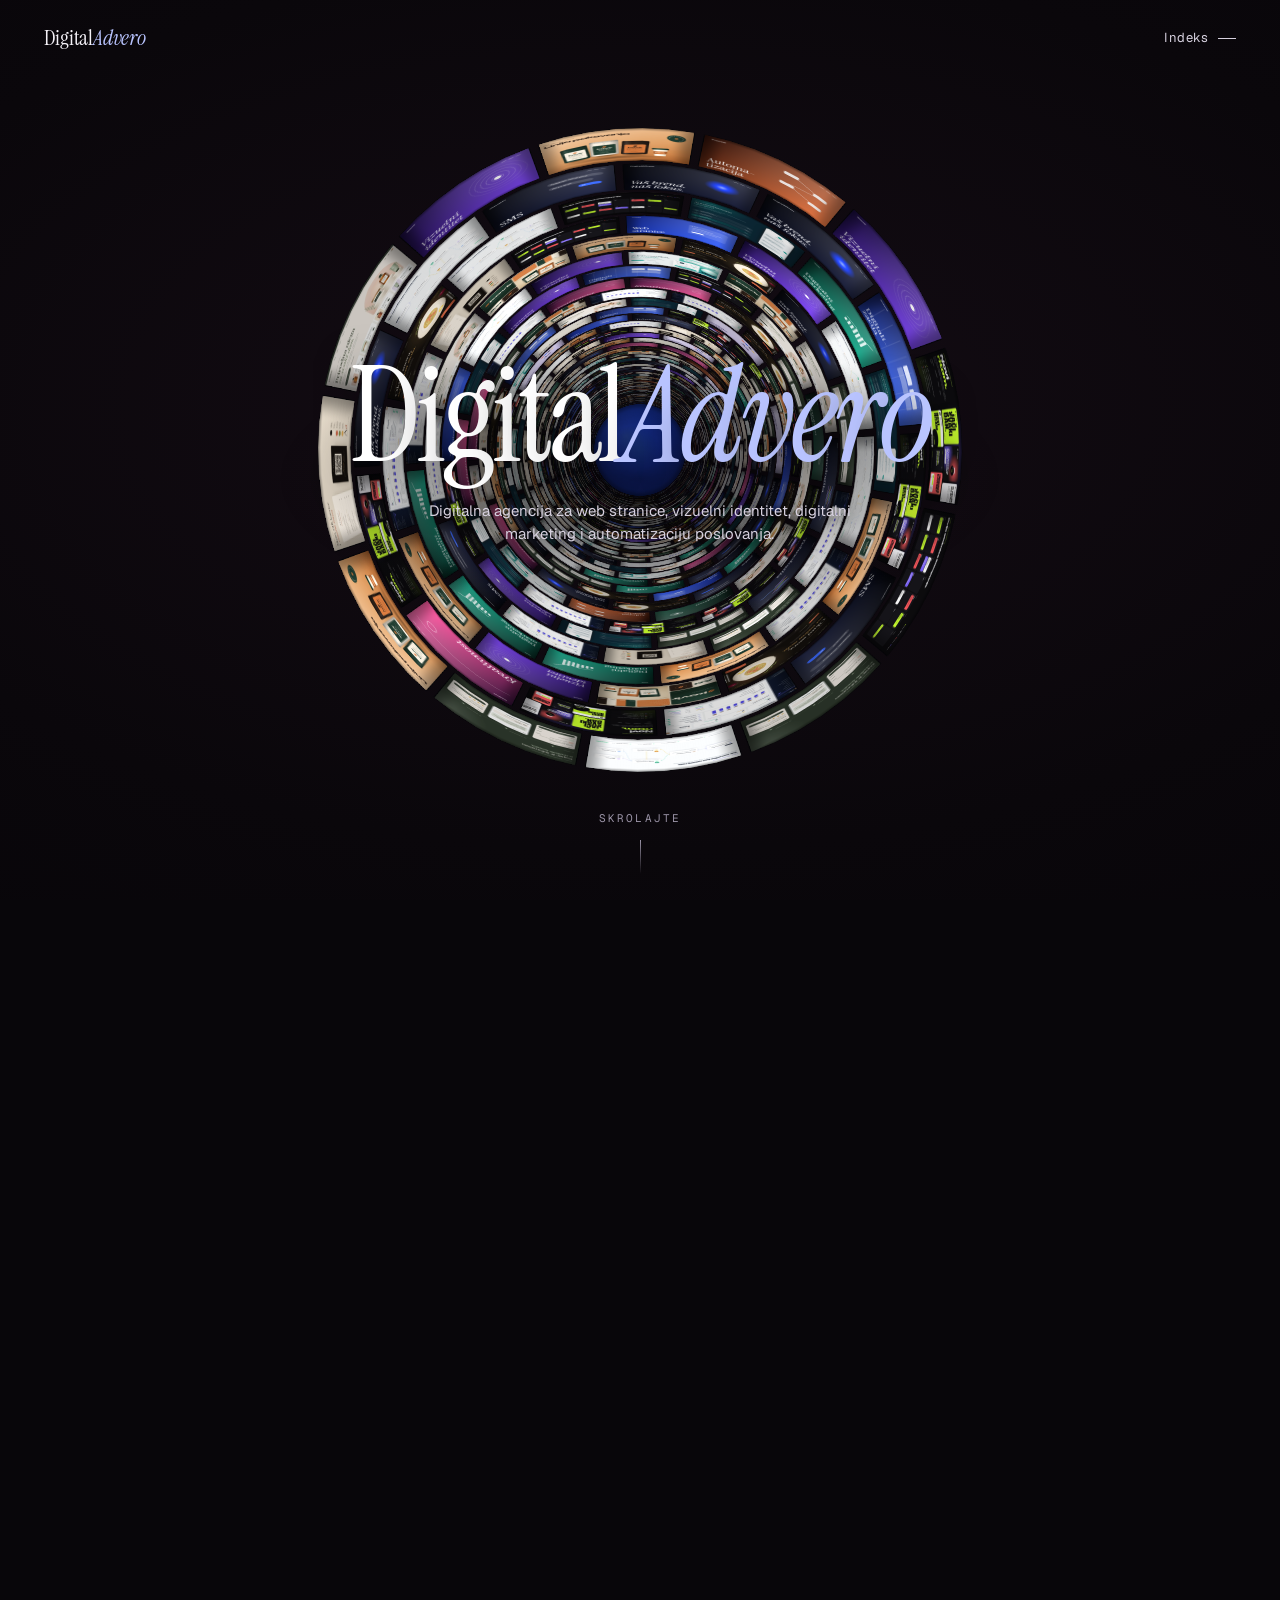
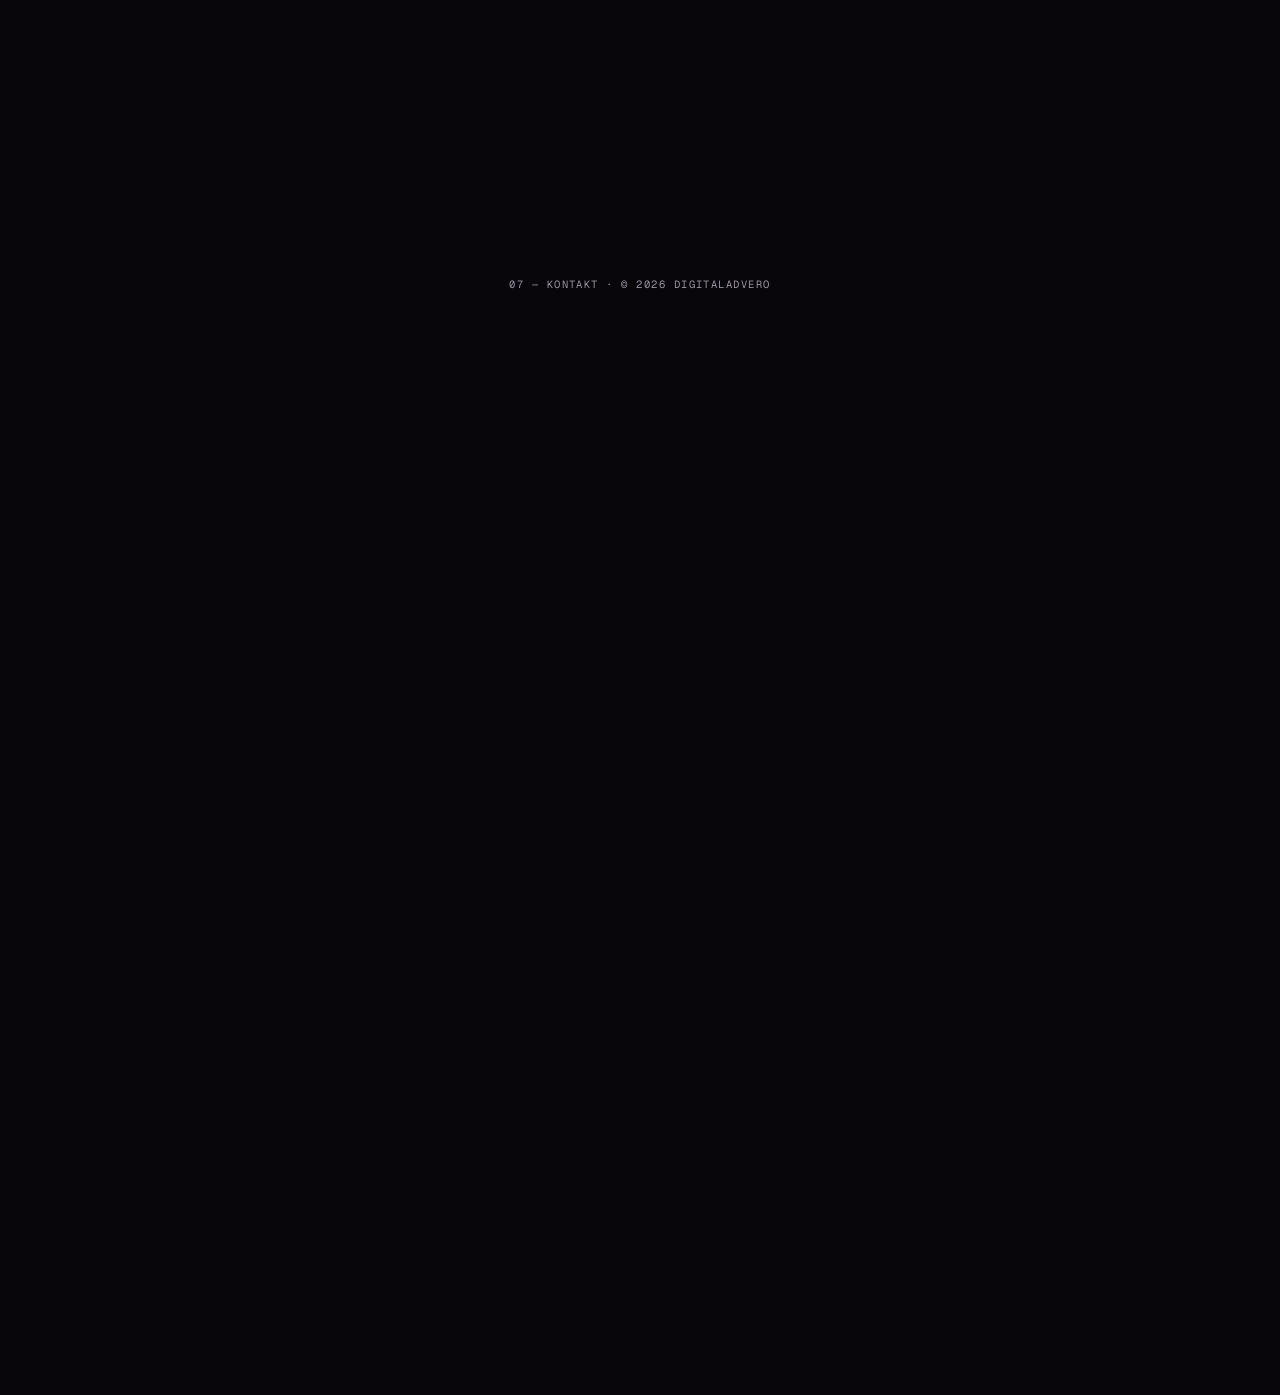
==== commit 4e794057: "Rebuild portfolio as a single zoetrope journey Replace the multi-section layout with one continuous " ====
--- a/index.html
+++ b/index.html
@@ -5,7 +5,7 @@
   <meta name="viewport" content="width=device-width, initial-scale=1, viewport-fit=cover">
   <title>DigitalAdvero — Web stranice, digitalni marketing i automatizacija</title>
   <meta name="description" content="DigitalAdvero kreira moderne web stranice, vizuelne identitete, digitalni marketing, promotivni sadržaj, digitalizaciju i automatizaciju poslovanja te SMS obavijesti za firme koje žele rasti.">
-  <meta name="theme-color" content="#05060b">
+  <meta name="theme-color" content="#08060a">
   <meta name="color-scheme" content="dark">
   <meta name="robots" content="index, follow">
 
@@ -64,265 +64,110 @@
 <body>
   <a class="skip-link" href="#sadrzaj">Preskoči na sadržaj</a>
 
-  <!-- Uvodni ekran -->
-  <div class="preloader" data-preloader aria-hidden="true">
-    <div class="preloader__inner">
-      <span class="preloader__mark">Digital<em>Advero</em></span>
-      <span class="preloader__bar"><i data-preloader-bar></i></span>
-    </div>
-  </div>
-
-  <!-- Ambijentalno svjetlo, WebGL scena i filmsko zrno -->
-  <div class="aurora" aria-hidden="true"><i></i><i></i><i></i></div>
-  <canvas class="stage-canvas" data-stage aria-hidden="true"></canvas>
-  <div class="grain" aria-hidden="true"></div>
-
-  <!-- Zaglavlje: samo DigitalAdvero + dugme za meni -->
+  <!-- 3D zoetrop: jedno platno iza cijele stranice -->
+  <canvas class="zoe" data-zoe aria-hidden="true"></canvas>
+  <div class="zoe-fallback" aria-hidden="true"></div>
+
+  <!-- Zaglavlje -->
   <header class="header" data-header>
     <a class="brand" href="#pocetak" aria-label="DigitalAdvero — na početak">Digital<em>Advero</em></a>
-    <button class="menu-toggle" type="button" data-menu-toggle aria-expanded="false" aria-controls="meni" aria-label="Otvori meni">
-      <span></span><span></span>
-    </button>
+    <button class="index-toggle" type="button" data-index-toggle aria-expanded="false" aria-controls="indeks">Indeks</button>
   </header>
 
-  <!-- Navigacija preko cijelog ekrana -->
-  <div class="menu" id="meni" data-menu aria-hidden="true">
-    <div class="menu__bg" aria-hidden="true"></div>
-    <nav class="menu__nav" aria-label="Glavna navigacija">
-      <ol>
-        <li><a href="#pocetak" data-menu-link><span>01</span>DigitalAdvero</a></li>
-        <li><a href="#o-nama" data-menu-link><span>02</span>O nama</a></li>
-        <li><a href="#usluge" data-menu-link><span>03</span>Naše usluge</a></li>
-        <li><a href="#projekti" data-menu-link><span>04</span>Portfolio / Projekti</a></li>
-        <li><a href="#zasto" data-menu-link><span>05</span>Zašto DigitalAdvero?</a></li>
-        <li><a href="#proces" data-menu-link><span>06</span>Kako radimo?</a></li>
-        <li><a href="#kontakt" data-menu-link><span>07</span>Kontakt</a></li>
+  <!-- Indeks (navigacija) -->
+  <div class="index-panel" id="indeks" data-index-panel aria-hidden="true">
+    <nav aria-label="Indeks stranice">
+      <ol class="index-panel__list">
+        <li><a href="#pocetak" data-nav><span>01</span>DigitalAdvero</a></li>
+        <li><a href="#o-nama" data-nav><span>02</span>O nama</a></li>
+        <li><a href="#usluge" data-nav><span>03</span>Naše usluge</a></li>
+        <li><a href="#projekti" data-nav><span>04</span>Portfolio / Projekti</a>
+          <ol class="index-panel__sub" data-index-projects></ol>
+        </li>
+        <li><a href="#zasto" data-nav><span>05</span>Zašto DigitalAdvero?</a></li>
+        <li><a href="#proces" data-nav><span>06</span>Kako radimo?</a></li>
+        <li><a href="#kontakt" data-nav><span>07</span>Kontakt</a></li>
       </ol>
     </nav>
-    <div class="menu__aside">
-      <p class="menu__label">Javite nam se</p>
-      <div class="menu__contact" data-contact-list="compact"></div>
-      <div class="socials" data-socials></div>
-      <a class="btn btn--primary menu__cta" href="#upit" data-menu-link><span>Pošaljite upit</span><svg viewBox="0 0 24 24" aria-hidden="true"><path d="M5 12h14M13 6l6 6-6 6"/></svg></a>
-    </div>
   </div>
 
-  <!-- Indeks sekcija (desktop) -->
-  <nav class="side-index" data-side-index aria-label="Sekcije stranice">
-    <a href="#pocetak" data-index="pocetak"><span>01</span><b>DigitalAdvero</b></a>
-    <a href="#o-nama" data-index="o-nama"><span>02</span><b>O nama</b></a>
-    <a href="#usluge" data-index="usluge"><span>03</span><b>Usluge</b></a>
-    <a href="#projekti" data-index="projekti"><span>04</span><b>Projekti</b></a>
-    <a href="#zasto" data-index="zasto"><span>05</span><b>Zašto mi</b></a>
-    <a href="#proces" data-index="proces"><span>06</span><b>Proces</b></a>
-    <a href="#kontakt" data-index="kontakt"><span>07</span><b>Kontakt</b></a>
-  </nav>
-
-  <main id="sadrzaj">
-
-    <!-- ============================== 01 — DigitalAdvero ============================== -->
-    <section class="hero" id="pocetak" data-section="pocetak" data-scene="tunnel" aria-labelledby="hero-title">
-      <div class="hero__sticky" data-view="tunnel">
-        <div class="hero__fallback" aria-hidden="true"></div>
-        <div class="hero__content">
-          <h1 class="hero__title" id="hero-title" aria-label="DigitalAdvero"><span class="hero__word" data-split-chars>Digital</span><span class="hero__word hero__word--italic" data-split-chars>Advero</span></h1>
-          <p class="hero__lead" data-hero-fade>Kreiramo web stranice, vizuelne identitete, digitalni marketing i automatizacije koje vašem poslovanju donose više vidljivosti, više povjerenja i manje ručnog posla.</p>
-          <div class="hero__actions" data-hero-fade>
-            <a class="btn btn--primary" href="#projekti" data-magnetic><span>Pogledajte projekte</span><svg viewBox="0 0 24 24" aria-hidden="true"><path d="M5 12h14M13 6l6 6-6 6"/></svg></a>
-            <a class="btn btn--ghost" href="#kontakt" data-magnetic><span>Započnimo saradnju</span></a>
-          </div>
-        </div>
-        <div class="hero__foot" data-hero-fade>
-          <span class="hero__label">01 — DigitalAdvero</span>
-          <a class="scroll-cue" href="#o-nama"><i aria-hidden="true"></i>Istražite</a>
-          <span class="hero__tags">Web · Brend · Marketing · Automatizacija</span>
-        </div>
-      </div>
-    </section>
-
-    <!-- ============================== 02 — O nama ============================== -->
-    <section class="section about" id="o-nama" data-section="o-nama" aria-labelledby="about-title">
-      <div class="container">
-        <p class="eyebrow" data-reveal><span>02</span>O nama</p>
-        <h2 class="statement" id="about-title" data-words>Pomažemo firmama da rastu kroz digitalna rješenja koja izgledaju <em>vrhunski</em>, rade <em>pouzdano</em> i donose <em>stvarnu vrijednost.</em></h2>
-
-        <div class="about__grid">
-          <div class="about__text">
-            <p data-reveal>DigitalAdvero je digitalna agencija koja spaja <strong>kreativni dizajn, savremene tehnologije i jasnu strategiju</strong>. Pomažemo preduzetnicima, firmama i organizacijama da se predstave profesionalno, privuku prave klijente i pojednostave svakodnevno poslovanje.</p>
-            <p data-reveal style="--d:.08s">Naš pristup je jednostavan: prvo slušamo i razumijemo vaše ciljeve, zatim predlažemo rješenje koje ima smisla — bez nepotrebnih komplikacija — i realizujemo ga s pažnjom prema svakom detalju. Od prve skice do lansiranja i dalje, uz vas smo u svakom koraku.</p>
-            <a class="link-arrow" href="#usluge" data-reveal style="--d:.16s">Pogledajte šta radimo <svg viewBox="0 0 24 24" aria-hidden="true"><path d="M5 12h14M13 6l6 6-6 6"/></svg></a>
-          </div>
-
-          <div class="orbit" data-reveal="scale" aria-hidden="true">
-            <div class="orbit__ring orbit__ring--1"></div>
-            <div class="orbit__ring orbit__ring--2"></div>
-            <div class="orbit__ring orbit__ring--3"></div>
-            <div class="orbit__core"><span>Digital<em>Advero</em></span></div>
-            <div class="orbit__spin">
-              <span class="orbit__node" style="--a:0deg"><b>Strategija</b></span>
-              <span class="orbit__node" style="--a:90deg"><b>Dizajn</b></span>
-              <span class="orbit__node" style="--a:180deg"><b>Tehnologija</b></span>
-              <span class="orbit__node" style="--a:270deg"><b>Rast</b></span>
-            </div>
-          </div>
-        </div>
-
-        <ul class="pillars">
-          <li class="pillar glass" data-reveal>
-            <span class="pillar__num">01</span>
-            <svg class="pillar__icon" viewBox="0 0 48 48" aria-hidden="true"><circle cx="24" cy="24" r="17"/><path d="M30 18l-4 8-8 4 4-8z"/></svg>
-            <h3>Strategija</h3>
-            <p>Svaki projekat počinje razumijevanjem vašeg poslovanja, publike i ciljeva.</p>
-          </li>
-          <li class="pillar glass" data-reveal style="--d:.06s">
-            <span class="pillar__num">02</span>
-            <svg class="pillar__icon" viewBox="0 0 48 48" aria-hidden="true"><path d="M8 38C14 16 34 34 40 10"/><circle cx="21" cy="20" r="2.5"/><circle cx="29" cy="30" r="2.5"/></svg>
-            <h3>Dizajn</h3>
-            <p>Upečatljiva vizuelna rješenja koja grade povjerenje i ostavljaju utisak.</p>
-          </li>
-          <li class="pillar glass" data-reveal style="--d:.12s">
-            <span class="pillar__num">03</span>
-            <svg class="pillar__icon" viewBox="0 0 48 48" aria-hidden="true"><rect x="12" y="12" width="24" height="24" rx="5"/><path d="M19 6v6M29 6v6M19 36v6M29 36v6M6 19h6M6 29h6M36 19h6M36 29h6"/><path d="M20 24h8"/></svg>
-            <h3>Tehnologija</h3>
-            <p>Brza, sigurna i skalabilna rješenja izgrađena savremenim alatima.</p>
-          </li>
-          <li class="pillar glass" data-reveal style="--d:.18s">
-            <span class="pillar__num">04</span>
-            <svg class="pillar__icon" viewBox="0 0 48 48" aria-hidden="true"><path d="M8 36l10-10 7 6 15-16"/><path d="M31 16h9v9"/></svg>
-            <h3>Rast</h3>
-            <p>Mjerimo, optimizujemo i unapređujemo — jer digitalno nikad ne staje.</p>
-          </li>
+  <main id="sadrzaj" class="journey">
+
+    <!-- ===================== 01 — DigitalAdvero ===================== -->
+    <section class="j-open" id="pocetak" aria-labelledby="hero-title">
+      <div class="j-open__sticky">
+        <div class="j-open__title" data-open-title>
+          <h1 class="j-title" id="hero-title" aria-label="DigitalAdvero"><span data-split-chars>Digital</span><em data-split-chars>Advero</em></h1>
+          <p class="j-sub">Digitalna agencija za web stranice, vizuelni identitet, digitalni marketing i automatizaciju poslovanja.</p>
+        </div>
+        <p class="j-cue" data-cue>Skrolajte</p>
+      </div>
+    </section>
+
+    <!-- ===================== 02 — O nama ===================== -->
+    <section class="j-cap" id="o-nama" aria-labelledby="about-title">
+      <div class="cap cap--left" data-cap>
+        <p class="cap__k">02 — O nama</p>
+        <h2 class="cap__t" id="about-title">Svaki ekran je jedno digitalno rješenje.</h2>
+        <p class="cap__p">DigitalAdvero spaja kreativni dizajn, savremene tehnologije i jasnu strategiju. Pomažemo firmama da se predstave profesionalno, privuku prave klijente i pojednostave poslovanje — od prve ideje do lansiranja i dalje.</p>
+      </div>
+    </section>
+
+    <!-- ===================== 03 — Naše usluge ===================== -->
+    <section class="j-cap" id="usluge" aria-labelledby="services-title">
+      <div class="cap cap--right" data-cap>
+        <p class="cap__k">03 — Naše usluge</p>
+        <h2 class="cap__t" id="services-title">Devet usluga. Jedan partner.</h2>
+        <ul class="cap__list">
+          <li>Izrada web stranica</li>
+          <li>Digitalni marketing</li>
+          <li>Grafički dizajn</li>
+          <li>Vizuelni identitet</li>
+          <li>Kreiranje promotivnog sadržaja</li>
+          <li>Digitalizacija poslovanja</li>
+          <li>Automatizacija poslovnih procesa</li>
+          <li>SMS marketing i automatizovane obavijesti</li>
+          <li>Individualna digitalna rješenja</li>
         </ul>
       </div>
     </section>
 
-    <!-- Traka s uslugama -->
-    <div class="marquee" aria-hidden="true">
-      <div class="marquee__track">
-        <span>Web stranice</span><i>✦</i><span>Digitalni marketing</span><i>✦</i><span>Grafički dizajn</span><i>✦</i><span>Vizuelni identitet</span><i>✦</i><span>Promotivni sadržaj</span><i>✦</i><span>Digitalizacija</span><i>✦</i><span>Automatizacija</span><i>✦</i><span>SMS obavijesti</span><i>✦</i><span>Rješenja po mjeri</span><i>✦</i>
-      </div>
-    </div>
-
-    <!-- ============================== 03 — Naše usluge ============================== -->
-    <section class="section services" id="usluge" data-section="usluge" aria-labelledby="services-title">
-      <div class="container">
-        <div class="section-head">
-          <p class="eyebrow" data-reveal><span>03</span>Naše usluge</p>
-          <h2 class="section-title" id="services-title" data-split-words>Sve što vaš brend treba u <em>digitalnom svijetu.</em></h2>
-          <p class="section-intro" data-reveal>Od prve ideje do automatizovanog sistema — kombinujemo dizajn, tehnologiju i marketing u rješenja prilagođena vašem poslovanju.</p>
-        </div>
-
-        <ul class="service-grid">
-          <li class="service glass" data-reveal data-spotlight>
-            <div class="service__top"><span class="service__num">01</span>
-              <svg class="service__icon" viewBox="0 0 48 48" aria-hidden="true"><rect x="5" y="9" width="38" height="30" rx="5"/><path d="M5 17h38"/><circle cx="11" cy="13" r="1"/><circle cx="15" cy="13" r="1"/><path class="draw" d="M12 25h13M12 31h8"/><rect x="30" y="23" width="7" height="10" rx="1.5"/></svg></div>
-            <h3>Izrada web stranica</h3>
-            <p>Moderne, brze i responzivne web stranice koje predstavljaju vaš brend i pretvaraju posjetioce u klijente.</p>
-            <ul class="chips"><li>Prezentacijske stranice</li><li>Web shopovi</li><li>Landing stranice</li></ul>
-          </li>
-          <li class="service glass" data-reveal data-spotlight style="--d:.05s">
-            <div class="service__top"><span class="service__num">02</span>
-              <svg class="service__icon" viewBox="0 0 48 48" aria-hidden="true"><path d="M6 39h36"/><path class="draw" d="M8 32l9-9 7 6 14-15"/><path d="M31 14h7v7"/></svg></div>
-            <h3>Digitalni marketing</h3>
-            <p>Strategije i kampanje na društvenim mrežama i pretraživačima koje vas dovode do prave publike.</p>
-            <ul class="chips"><li>Društvene mreže</li><li>Oglašavanje</li><li>SEO</li><li>Analitika</li></ul>
-          </li>
-          <li class="service glass" data-reveal data-spotlight style="--d:.1s">
-            <div class="service__top"><span class="service__num">03</span>
-              <svg class="service__icon" viewBox="0 0 48 48" aria-hidden="true"><path class="draw" d="M8 36C14 14 34 34 40 12"/><rect x="5" y="33" width="6" height="6" rx="1"/><rect x="37" y="9" width="6" height="6" rx="1"/><path d="M8 36l12-18M40 12L28 30"/><circle cx="20" cy="18" r="2"/><circle cx="28" cy="30" r="2"/></svg></div>
-            <h3>Grafički dizajn</h3>
-            <p>Dizajn za digital i print — od objava za društvene mreže do brošura, letaka i ambalaže.</p>
-            <ul class="chips"><li>Digital</li><li>Print</li><li>Ambalaža</li></ul>
-          </li>
-          <li class="service glass" data-reveal data-spotlight>
-            <div class="service__top"><span class="service__num">04</span>
-              <svg class="service__icon" viewBox="0 0 48 48" aria-hidden="true"><circle cx="18" cy="19" r="10"/><rect x="22" y="22" width="18" height="18" rx="3"/><path class="draw" d="M8 40l6-10 6 10z"/></svg></div>
-            <h3>Vizuelni identitet</h3>
-            <p>Logo, boje, tipografija i pravila brenda — prepoznatljiv identitet koji gradi povjerenje.</p>
-            <ul class="chips"><li>Logotip</li><li>Brend knjiga</li><li>Primjena</li></ul>
-          </li>
-          <li class="service glass" data-reveal data-spotlight style="--d:.05s">
-            <div class="service__top"><span class="service__num">05</span>
-              <svg class="service__icon" viewBox="0 0 48 48" aria-hidden="true"><rect x="5" y="11" width="38" height="26" rx="5"/><path class="draw" d="M20 18l10 6-10 6z"/><path d="M5 31h38" opacity=".45"/></svg></div>
-            <h3>Kreiranje promotivnog sadržaja</h3>
-            <p>Video, reels, animacije i vizuali koji pričaju vašu priču i privlače pažnju.</p>
-            <ul class="chips"><li>Video</li><li>Reels</li><li>Animacije</li><li>Vizuali</li></ul>
-          </li>
-          <li class="service glass" data-reveal data-spotlight style="--d:.1s">
-            <div class="service__top"><span class="service__num">06</span>
-              <svg class="service__icon" viewBox="0 0 48 48" aria-hidden="true"><path d="M10 34V6h14l6 6v10"/><path d="M24 6v6h6"/><path class="draw" d="M24 41h14a6 6 0 0 0 0-12 9 9 0 0 0-17 3 5 5 0 0 0 3 9z"/></svg></div>
-            <h3>Digitalizacija poslovanja</h3>
-            <p>Sa papira na pametne alate: online narudžbe, rezervacije, evidencije i izvještaji na jednom mjestu.</p>
-            <ul class="chips"><li>Online sistemi</li><li>Evidencije</li><li>Izvještaji</li></ul>
-          </li>
-          <li class="service glass" data-reveal data-spotlight>
-            <div class="service__top"><span class="service__num">07</span>
-              <svg class="service__icon" viewBox="0 0 48 48" aria-hidden="true"><rect x="5" y="8" width="12" height="10" rx="3"/><rect x="31" y="19" width="12" height="10" rx="3"/><rect x="5" y="30" width="12" height="10" rx="3"/><path class="draw" d="M17 13h7v11h7M17 35h7V24"/></svg></div>
-            <h3>Automatizacija poslovnih procesa</h3>
-            <p>Automatizujemo ponavljajuće zadatke kako biste uštedjeli vrijeme, smanjili greške i fokusirali se na rast.</p>
-            <ul class="chips"><li>Integracije</li><li>Tokovi rada</li><li>CRM</li></ul>
-          </li>
-          <li class="service glass" data-reveal data-spotlight style="--d:.05s">
-            <div class="service__top"><span class="service__num">08</span>
-              <svg class="service__icon" viewBox="0 0 48 48" aria-hidden="true"><path d="M8 10h26a4 4 0 0 1 4 4v14a4 4 0 0 1-4 4H20l-8 7v-7H8a4 4 0 0 1-4-4V14a4 4 0 0 1 4-4z"/><path class="draw" d="M12 19h16M12 25h10"/><circle class="pulse" cx="40" cy="9" r="4.5"/></svg></div>
-            <h3>SMS marketing i automatizovane obavijesti</h3>
-            <p>Podsjetnici za termine, obavijesti o narudžbama i promotivne poruke koje stižu u pravom trenutku.</p>
-            <ul class="chips"><li>SMS kampanje</li><li>Podsjetnici</li><li>Obavijesti</li></ul>
-          </li>
-          <li class="service glass" data-reveal data-spotlight style="--d:.1s">
-            <div class="service__top"><span class="service__num">09</span>
-              <svg class="service__icon" viewBox="0 0 48 48" aria-hidden="true"><path d="M17 15l-9 9 9 9M31 15l9 9-9 9"/><path class="draw" d="M27 11l-6 26"/></svg></div>
-            <h3>Individualna digitalna rješenja</h3>
-            <p>Imate specifičnu ideju ili problem? Razvijamo rješenje po mjeri — od internih alata do web aplikacija.</p>
-            <ul class="chips"><li>Web aplikacije</li><li>Interni alati</li><li>Integracije</li></ul>
-          </li>
-        </ul>
-      </div>
-    </section>
-
-    <!-- ============================== 04 — Portfolio / Projekti ============================== -->
-    <section class="work" id="projekti" data-section="projekti" aria-labelledby="work-title">
-      <div class="container work__intro">
-        <div class="section-head">
-          <p class="eyebrow" data-reveal><span>04</span>Portfolio / Projekti</p>
-          <h2 class="section-title" id="work-title" data-split-words>Odabrani radovi i <em>koncepti.</em></h2>
-          <p class="section-intro" data-reveal>Pogledajte primjere rješenja koja kreiramo — od web stranica i identiteta do kampanja i automatizovanih sistema.</p>
-        </div>
-        <p class="demo-note" data-reveal><span class="badge">Demo koncept</span> Prikazani projekti su demo koncepti s izmišljenim brendovima, kreirani kao ilustracija naših mogućnosti. Ne predstavljaju stvarne klijente niti realizovane projekte.</p>
+    <!-- ===================== 04 — Portfolio / Projekti ===================== -->
+    <section class="j-wall" id="projekti" aria-labelledby="work-title">
+      <div class="j-cap j-wall__intro">
+        <div class="cap cap--left" data-cap>
+          <p class="cap__k">04 — Portfolio / Projekti</p>
+          <h2 class="cap__t" id="work-title">Uzmite jedan sa zida.</h2>
+          <p class="cap__p">Svaki ekran na zidu je jedan od naših koncepata. Skrolajte i pogledajte ih izbliza.</p>
+          <p class="cap__note"><span class="badge">Demo koncept</span> Prikazani projekti su demo koncepti s izmišljenim brendovima, kreirani kao ilustracija naših mogućnosti — ne predstavljaju stvarne klijente.</p>
+        </div>
       </div>
 
       <!--
         DODAVANJE NOVOG PROJEKTA:
-        1) Kopirajte jedan <article class="project"> blok ispod i zalijepite ga gdje želite.
-        2) Promijenite id, data-accent (boja projekta), tekstove i putanje do slika.
-        3) Slike stavite u assets/images/projects/naziv-projekta/ (cover.webp 1600×1000, cover-sm.webp 800×500,
-           mobile.webp ~640 px širine, detail.webp 1600×1000). Detaljnije upute su u README.md.
-        4) Za stvarne projekte obrišite <span class="badge">Demo koncept</span> i rečenicu o demo konceptu u detaljima.
+        Kopirajte jedan <article class="project"> blok, promijenite id, data-accent (boja okvira),
+        data-cover / data-cover-sm (slike), tekstove i detalje. Upute su u README.md.
+        Za stvarne projekte obrišite <span class="badge">Demo koncept</span>.
       -->
-      <div class="work__track" data-work>
-        <div class="work__stage" data-view="wall">
-          <div class="work__fallback" aria-hidden="true"></div>
-          <div class="work__floor" aria-hidden="true"></div>
-          <div class="work__hud" aria-hidden="true">
-            <span class="work__counter"><b data-work-current>01</b> / <span data-work-total>06</span></span>
-            <span class="work__hint">Skrolajte kroz projekte</span>
+      <div class="j-wall__track" data-wall>
+        <div class="j-wall__stage">
+          <div class="zcard" data-zcard aria-hidden="true">
+            <div class="zcard__img" data-zcard-img></div>
+            <div class="zcard__strips" data-zcard-strips></div>
           </div>
-          <ol class="work__index" data-work-index aria-label="Lista projekata"></ol>
-          <div class="work__bars" data-work-bars aria-hidden="true"></div>
-
-          <div class="work__list">
-
-            <article class="project" id="projekat-lumea" data-project data-accent="#2bb3a3" data-frame="browser" data-url="lumea — demo koncept">
-              <figure class="project__media">
-                <div class="project__screen">
-                  <img src="assets/images/projects/lumea/cover.webp" srcset="assets/images/projects/lumea/cover-sm.webp 800w, assets/images/projects/lumea/cover.webp 1600w" sizes="(max-width: 860px) 92vw, 46vw" width="1600" height="1000" alt="Demo koncept: početna stranica stomatološke ordinacije Lumea s online zakazivanjem termina" loading="lazy" decoding="async" data-gallery-thumb="assets/images/projects/lumea/cover-sm.webp">
-                </div>
-              </figure>
+          <ol class="wall-index" data-wall-index aria-label="Projekti"></ol>
+          <p class="wall-count" aria-hidden="true"><b data-wall-current>01</b> / <span data-wall-total>06</span></p>
+          <div class="wall-list">
+            <article class="project" id="projekat-lumea" data-project data-accent="#2bb3a3" data-cover="assets/images/projects/lumea/cover.webp" data-cover-sm="assets/images/projects/lumea/cover-sm.webp">
+              <figure class="project__media"><img src="assets/images/projects/lumea/cover-sm.webp" width="800" height="500" alt="Demo koncept: početna stranica stomatološke ordinacije Lumea s online zakazivanjem termina" loading="lazy" decoding="async"></figure>
               <div class="project__info">
                 <p class="project__meta"><span class="badge">Demo koncept</span><span>Web stranica · Online zakazivanje · SMS podsjetnici</span></p>
                 <h3 class="project__title">Lumea Dental</h3>
                 <p class="project__desc">Web stranica za stomatološku ordinaciju s online zakazivanjem termina u nekoliko klikova i automatskim SMS podsjetnicima prije dolaska.</p>
-                <button class="project__open" type="button" data-project-open>Pogledaj detalje <svg viewBox="0 0 24 24" aria-hidden="true"><path d="M7 17L17 7M9 7h8v8"/></svg></button>
+                <div class="project__actions">
+                  <button class="j-link" type="button" data-project-open>Pogledaj detalje <svg viewBox="0 0 24 24" aria-hidden="true"><path d="M7 17L17 7M9 7h8v8"/></svg></button>
+                  <button class="j-link j-link--muted" type="button" data-contact-open data-interest="Lumea Dental">Želim sličan projekat</button>
+                </div>
               </div>
               <template class="project__details">
                 <div class="pd__gallery">
@@ -339,18 +184,16 @@
                 </div>
               </template>
             </article>
-
-            <article class="project" id="projekat-marena" data-project data-accent="#e0a458" data-frame="browser" data-url="marena — demo koncept">
-              <figure class="project__media">
-                <div class="project__screen">
-                  <img src="assets/images/projects/marena/cover.webp" srcset="assets/images/projects/marena/cover-sm.webp 800w, assets/images/projects/marena/cover.webp 1600w" sizes="(max-width: 860px) 92vw, 46vw" width="1600" height="1000" alt="Demo koncept: web stranica mediteranskog restorana Marena s online rezervacijom stola" loading="lazy" decoding="async" data-gallery-thumb="assets/images/projects/marena/cover-sm.webp">
-                </div>
-              </figure>
+            <article class="project" id="projekat-marena" data-project data-accent="#e0a458" data-cover="assets/images/projects/marena/cover.webp" data-cover-sm="assets/images/projects/marena/cover-sm.webp">
+              <figure class="project__media"><img src="assets/images/projects/marena/cover-sm.webp" width="800" height="500" alt="Demo koncept: web stranica mediteranskog restorana Marena s online rezervacijom stola" loading="lazy" decoding="async"></figure>
               <div class="project__info">
                 <p class="project__meta"><span class="badge">Demo koncept</span><span>Web stranica · Digitalni meni · Rezervacije</span></p>
                 <h3 class="project__title">Marena Bistro</h3>
                 <p class="project__desc">Elegantna web prezentacija restorana s digitalnim menijem putem QR koda i online rezervacijama stolova.</p>
-                <button class="project__open" type="button" data-project-open>Pogledaj detalje <svg viewBox="0 0 24 24" aria-hidden="true"><path d="M7 17L17 7M9 7h8v8"/></svg></button>
+                <div class="project__actions">
+                  <button class="j-link" type="button" data-project-open>Pogledaj detalje <svg viewBox="0 0 24 24" aria-hidden="true"><path d="M7 17L17 7M9 7h8v8"/></svg></button>
+                  <button class="j-link j-link--muted" type="button" data-contact-open data-interest="Marena Bistro">Želim sličan projekat</button>
+                </div>
               </div>
               <template class="project__details">
                 <div class="pd__gallery">
@@ -367,18 +210,16 @@
                 </div>
               </template>
             </article>
-
-            <article class="project" id="projekat-kovir" data-project data-accent="#d2783c" data-frame="plain">
-              <figure class="project__media">
-                <div class="project__screen">
-                  <img src="assets/images/projects/kovir/cover.webp" srcset="assets/images/projects/kovir/cover-sm.webp 800w, assets/images/projects/kovir/cover.webp 1600w" sizes="(max-width: 860px) 92vw, 46vw" width="1600" height="1000" alt="Demo koncept: vizuelni identitet pržionice kafe Kovir — logotip, boje, tipografija i ambalaža" loading="lazy" decoding="async" data-gallery-thumb="assets/images/projects/kovir/cover-sm.webp">
-                </div>
-              </figure>
+            <article class="project" id="projekat-kovir" data-project data-accent="#d2783c" data-cover="assets/images/projects/kovir/cover.webp" data-cover-sm="assets/images/projects/kovir/cover-sm.webp">
+              <figure class="project__media"><img src="assets/images/projects/kovir/cover-sm.webp" width="800" height="500" alt="Demo koncept: vizuelni identitet pržionice kafe Kovir — logotip, boje, tipografija i ambalaža" loading="lazy" decoding="async"></figure>
               <div class="project__info">
                 <p class="project__meta"><span class="badge">Demo koncept</span><span>Vizuelni identitet · Ambalaža · Društvene mreže</span></p>
                 <h3 class="project__title">Kovir Coffee</h3>
                 <p class="project__desc">Kompletan vizuelni identitet za pržionicu specijalne kafe — od logotipa i palete boja do linije ambalaže i objava.</p>
-                <button class="project__open" type="button" data-project-open>Pogledaj detalje <svg viewBox="0 0 24 24" aria-hidden="true"><path d="M7 17L17 7M9 7h8v8"/></svg></button>
+                <div class="project__actions">
+                  <button class="j-link" type="button" data-project-open>Pogledaj detalje <svg viewBox="0 0 24 24" aria-hidden="true"><path d="M7 17L17 7M9 7h8v8"/></svg></button>
+                  <button class="j-link j-link--muted" type="button" data-contact-open data-interest="Kovir Coffee">Želim sličan projekat</button>
+                </div>
               </div>
               <template class="project__details">
                 <div class="pd__gallery">
@@ -395,18 +236,16 @@
                 </div>
               </template>
             </article>
-
-            <article class="project" id="projekat-vigor" data-project data-accent="#b8f02e" data-frame="plain">
-              <figure class="project__media">
-                <div class="project__screen">
-                  <img src="assets/images/projects/vigor/cover.webp" srcset="assets/images/projects/vigor/cover-sm.webp 800w, assets/images/projects/vigor/cover.webp 1600w" sizes="(max-width: 860px) 92vw, 46vw" width="1600" height="1000" alt="Demo koncept: kampanja za društvene mreže fitness studija Vigor" loading="lazy" decoding="async" data-gallery-thumb="assets/images/projects/vigor/cover-sm.webp">
-                </div>
-              </figure>
+            <article class="project" id="projekat-vigor" data-project data-accent="#b8f02e" data-cover="assets/images/projects/vigor/cover.webp" data-cover-sm="assets/images/projects/vigor/cover-sm.webp">
+              <figure class="project__media"><img src="assets/images/projects/vigor/cover-sm.webp" width="800" height="500" alt="Demo koncept: kampanja za društvene mreže fitness studija Vigor" loading="lazy" decoding="async"></figure>
               <div class="project__info">
                 <p class="project__meta"><span class="badge">Demo koncept</span><span>Digitalni marketing · Promotivni sadržaj</span></p>
                 <h3 class="project__title">Vigor Studio</h3>
                 <p class="project__desc">Sezonska kampanja za fitness studio: objave, reels, stories i plaćeni oglasi povezani jednim upečatljivim konceptom.</p>
-                <button class="project__open" type="button" data-project-open>Pogledaj detalje <svg viewBox="0 0 24 24" aria-hidden="true"><path d="M7 17L17 7M9 7h8v8"/></svg></button>
+                <div class="project__actions">
+                  <button class="j-link" type="button" data-project-open>Pogledaj detalje <svg viewBox="0 0 24 24" aria-hidden="true"><path d="M7 17L17 7M9 7h8v8"/></svg></button>
+                  <button class="j-link j-link--muted" type="button" data-contact-open data-interest="Vigor Studio">Želim sličan projekat</button>
+                </div>
               </div>
               <template class="project__details">
                 <div class="pd__gallery">
@@ -423,18 +262,16 @@
                 </div>
               </template>
             </article>
-
-            <article class="project" id="projekat-atrio" data-project data-accent="#7b7cff" data-frame="browser" data-url="atrio — demo koncept">
-              <figure class="project__media">
-                <div class="project__screen">
-                  <img src="assets/images/projects/atrio/cover.webp" srcset="assets/images/projects/atrio/cover-sm.webp 800w, assets/images/projects/atrio/cover.webp 1600w" sizes="(max-width: 860px) 92vw, 46vw" width="1600" height="1000" alt="Demo koncept: interni sistem za narudžbe i proizvodnju proizvođača namještaja Atrio" loading="lazy" decoding="async" data-gallery-thumb="assets/images/projects/atrio/cover-sm.webp">
-                </div>
-              </figure>
+            <article class="project" id="projekat-atrio" data-project data-accent="#7b7cff" data-cover="assets/images/projects/atrio/cover.webp" data-cover-sm="assets/images/projects/atrio/cover-sm.webp">
+              <figure class="project__media"><img src="assets/images/projects/atrio/cover-sm.webp" width="800" height="500" alt="Demo koncept: interni sistem za narudžbe i proizvodnju proizvođača namještaja Atrio" loading="lazy" decoding="async"></figure>
               <div class="project__info">
                 <p class="project__meta"><span class="badge">Demo koncept</span><span>Digitalizacija · Automatizacija procesa</span></p>
                 <h3 class="project__title">Atrio Namještaj</h3>
                 <p class="project__desc">Interni sistem za narudžbe, proizvodnju i isporuke — uz automatske naloge, SMS obavijesti kupcima i izvještaje.</p>
-                <button class="project__open" type="button" data-project-open>Pogledaj detalje <svg viewBox="0 0 24 24" aria-hidden="true"><path d="M7 17L17 7M9 7h8v8"/></svg></button>
+                <div class="project__actions">
+                  <button class="j-link" type="button" data-project-open>Pogledaj detalje <svg viewBox="0 0 24 24" aria-hidden="true"><path d="M7 17L17 7M9 7h8v8"/></svg></button>
+                  <button class="j-link j-link--muted" type="button" data-contact-open data-interest="Atrio Namještaj">Želim sličan projekat</button>
+                </div>
               </div>
               <template class="project__details">
                 <div class="pd__gallery">
@@ -451,18 +288,16 @@
                 </div>
               </template>
             </article>
-
-            <article class="project" id="projekat-verdea" data-project data-accent="#a9c49a" data-frame="browser" data-url="verdea — demo koncept">
-              <figure class="project__media">
-                <div class="project__screen">
-                  <img src="assets/images/projects/verdea/cover.webp" srcset="assets/images/projects/verdea/cover-sm.webp 800w, assets/images/projects/verdea/cover.webp 1600w" sizes="(max-width: 860px) 92vw, 46vw" width="1600" height="1000" alt="Demo koncept: web shop prirodne kozmetike Verdea" loading="lazy" decoding="async" data-gallery-thumb="assets/images/projects/verdea/cover-sm.webp">
-                </div>
-              </figure>
+            <article class="project" id="projekat-verdea" data-project data-accent="#a9c49a" data-cover="assets/images/projects/verdea/cover.webp" data-cover-sm="assets/images/projects/verdea/cover-sm.webp">
+              <figure class="project__media"><img src="assets/images/projects/verdea/cover-sm.webp" width="800" height="500" alt="Demo koncept: web shop prirodne kozmetike Verdea" loading="lazy" decoding="async"></figure>
               <div class="project__info">
                 <p class="project__meta"><span class="badge">Demo koncept</span><span>Web shop · Automatizovane obavijesti</span></p>
                 <h3 class="project__title">Verdea</h3>
                 <p class="project__desc">Online prodavnica prirodne kozmetike s jednostavnom kupovinom i automatskim obavijestima od narudžbe do isporuke.</p>
-                <button class="project__open" type="button" data-project-open>Pogledaj detalje <svg viewBox="0 0 24 24" aria-hidden="true"><path d="M7 17L17 7M9 7h8v8"/></svg></button>
+                <div class="project__actions">
+                  <button class="j-link" type="button" data-project-open>Pogledaj detalje <svg viewBox="0 0 24 24" aria-hidden="true"><path d="M7 17L17 7M9 7h8v8"/></svg></button>
+                  <button class="j-link j-link--muted" type="button" data-contact-open data-interest="Verdea">Želim sličan projekat</button>
+                </div>
               </div>
               <template class="project__details">
                 <div class="pd__gallery">
@@ -479,203 +314,55 @@
                 </div>
               </template>
             </article>
-
           </div>
         </div>
       </div>
     </section>
 
-    <!-- ============================== 05 — Zašto DigitalAdvero? ============================== -->
-    <section class="section why" id="zasto" data-section="zasto" aria-labelledby="why-title">
-      <div class="container why__grid">
-        <div class="why__head">
-          <p class="eyebrow" data-reveal><span>05</span>Zašto DigitalAdvero?</p>
-          <h2 class="section-title" id="why-title" data-split-words>Partner koji razumije <em>vaše poslovanje.</em></h2>
-          <p class="section-intro" data-reveal>Pet principa koje primjenjujemo u svakom projektu — bez obzira na njegovu veličinu.</p>
-          <div class="why__orb" aria-hidden="true"><span></span></div>
-        </div>
-        <ol class="why__list" data-why>
-          <li class="why-item" data-reveal>
-            <span class="why-item__num">01</span>
-            <div class="why-item__body"><h3>Individualan pristup</h3><p>Nema šablona. Svako rješenje kreiramo prema vašim ciljevima, budžetu i publici.</p></div>
-            <svg class="why-item__icon" viewBox="0 0 48 48" aria-hidden="true"><circle cx="24" cy="24" r="17"/><circle cx="24" cy="24" r="10"/><circle cx="24" cy="24" r="3"/></svg>
-          </li>
-          <li class="why-item" data-reveal>
-            <span class="why-item__num">02</span>
-            <div class="why-item__body"><h3>Kreativna rješenja</h3><p>Ideje koje izdvajaju vaš brend od konkurencije i ostaju u sjećanju.</p></div>
-            <svg class="why-item__icon" viewBox="0 0 48 48" aria-hidden="true"><path d="M24 6l3.6 10.4L38 20l-10.4 3.6L24 34l-3.6-10.4L10 20l10.4-3.6z"/><path d="M37 32l1.5 4.5L43 38l-4.5 1.5L37 44l-1.5-4.5L31 38l4.5-1.5z"/></svg>
-          </li>
-          <li class="why-item" data-reveal>
-            <span class="why-item__num">03</span>
-            <div class="why-item__body"><h3>Savremene tehnologije</h3><p>Moderni alati i provjereni standardi za brza, sigurna i stabilna rješenja.</p></div>
-            <svg class="why-item__icon" viewBox="0 0 48 48" aria-hidden="true"><path d="M24 6l18 9-18 9-18-9z"/><path d="M6 24l18 9 18-9M6 33l18 9 18-9"/></svg>
-          </li>
-          <li class="why-item" data-reveal>
-            <span class="why-item__num">04</span>
-            <div class="why-item__body"><h3>Fokus na kvalitet</h3><p>Pažnja prema detaljima u svakoj fazi — od prve skice do lansiranja i nakon njega.</p></div>
-            <svg class="why-item__icon" viewBox="0 0 48 48" aria-hidden="true"><path d="M14 8h20l8 11-18 21L6 19z"/><path d="M6 19h36M19 8l5 32 5-32"/></svg>
-          </li>
-          <li class="why-item" data-reveal>
-            <span class="why-item__num">05</span>
-            <div class="why-item__body"><h3>Razumijevanje potreba klijenata</h3><p>Slušamo, postavljamo prava pitanja i govorimo jezikom vašeg poslovanja.</p></div>
-            <svg class="why-item__icon" viewBox="0 0 48 48" aria-hidden="true"><path d="M6 12h24a3 3 0 0 1 3 3v11a3 3 0 0 1-3 3H16l-7 6v-6H6a3 3 0 0 1-3-3V15a3 3 0 0 1 3-3z"/><path d="M37 19h5a3 3 0 0 1 3 3v10a3 3 0 0 1-3 3h-2v5l-6-5h-9"/></svg>
-          </li>
+    <!-- ===================== 05 — Zašto DigitalAdvero? ===================== -->
+    <section class="j-cap" id="zasto" aria-labelledby="why-title">
+      <div class="cap cap--left" data-cap>
+        <p class="cap__k">05 — Zašto DigitalAdvero?</p>
+        <h2 class="cap__t" id="why-title">Zašto DigitalAdvero?</h2>
+        <ol class="cap__list cap__list--num">
+          <li><b>Individualan pristup.</b> Nema šablona — rješenje kreiramo prema vašim ciljevima i publici.</li>
+          <li><b>Kreativna rješenja.</b> Ideje koje izdvajaju vaš brend i ostaju u sjećanju.</li>
+          <li><b>Savremene tehnologije.</b> Brza, sigurna i stabilna rješenja.</li>
+          <li><b>Fokus na kvalitet.</b> Pažnja prema detaljima u svakoj fazi.</li>
+          <li><b>Razumijevanje potreba klijenata.</b> Slušamo i govorimo jezikom vašeg poslovanja.</li>
         </ol>
       </div>
     </section>
 
-    <!-- ============================== 06 — Kako radimo? ============================== -->
-    <section class="section process" id="proces" data-section="proces" aria-labelledby="process-title">
-      <div class="container">
-        <div class="section-head section-head--center">
-          <p class="eyebrow" data-reveal><span>06</span>Kako radimo?</p>
-          <h2 class="section-title" id="process-title" data-split-words>Jasan proces, od ideje <em>do lansiranja.</em></h2>
-          <p class="section-intro" data-reveal>Šest faza kroz koje vas vodimo transparentno — znate šta se dešava, kada i zašto.</p>
-        </div>
-
-        <div class="timeline" data-timeline>
-          <div class="timeline__line" aria-hidden="true"><i data-timeline-progress></i><b data-timeline-head></b></div>
-          <ol class="timeline__steps">
-          <li class="step" data-step>
-            <span class="step__dot" aria-hidden="true"></span>
-            <div class="step__card glass">
-              <span class="step__num">01</span>
-              <h3>Upoznavanje</h3>
-              <p>Razgovaramo o vašem poslovanju, ciljevima, publici i izazovima. Slušamo prije nego što bilo šta predložimo.</p>
-              <span class="step__out">Rezultat: jasno definisani ciljevi</span>
-            </div>
-          </li>
-          <li class="step" data-step>
-            <span class="step__dot" aria-hidden="true"></span>
-            <div class="step__card glass">
-              <span class="step__num">02</span>
-              <h3>Analiza i strategija</h3>
-              <p>Analiziramo tržište i konkurenciju, a zatim kreiramo plan, strukturu i prijedlog rješenja.</p>
-              <span class="step__out">Rezultat: plan i ponuda</span>
-            </div>
-          </li>
-          <li class="step" data-step>
-            <span class="step__dot" aria-hidden="true"></span>
-            <div class="step__card glass">
-              <span class="step__num">03</span>
-              <h3>Dizajn i koncept</h3>
-              <p>Oblikujemo vizuelni koncept i korisničko iskustvo, uz vaše povratne informacije u svakom koraku.</p>
-              <span class="step__out">Rezultat: odobren dizajn</span>
-            </div>
-          </li>
-          <li class="step" data-step>
-            <span class="step__dot" aria-hidden="true"></span>
-            <div class="step__card glass">
-              <span class="step__num">04</span>
-              <h3>Razvoj i izrada</h3>
-              <p>Pretvaramo koncept u brzo, sigurno i responzivno rješenje koristeći savremene tehnologije.</p>
-              <span class="step__out">Rezultat: funkcionalno rješenje</span>
-            </div>
-          </li>
-          <li class="step" data-step>
-            <span class="step__dot" aria-hidden="true"></span>
-            <div class="step__card glass">
-              <span class="step__num">05</span>
-              <h3>Testiranje i lansiranje</h3>
-              <p>Provjeravamo sve na različitim uređajima, optimizujemo brzinu i SEO, a zatim pokrećemo projekat.</p>
-              <span class="step__out">Rezultat: spremno za javnost</span>
-            </div>
-          </li>
-          <li class="step" data-step>
-            <span class="step__dot" aria-hidden="true"></span>
-            <div class="step__card glass">
-              <span class="step__num">06</span>
-              <h3>Podrška i rast</h3>
-              <p>Pratimo rezultate, održavamo i unapređujemo rješenje kako bi raslo zajedno s vašim poslovanjem.</p>
-              <span class="step__out">Rezultat: kontinuiran napredak</span>
-            </div>
-          </li>
-          </ol>
-        </div>
-      </div>
-    </section>
-
-    <!-- ============================== 07 — Kontakt ============================== -->
-    <section class="section contact" id="kontakt" data-section="kontakt" aria-labelledby="contact-title">
-      <div class="contact__visual" aria-hidden="true">
-        <div class="contact__orb" data-view="zoetrope"><div class="contact__orb-fallback"></div></div>
-      </div>
-      <div class="container contact__inner">
-        <div class="contact__head">
-          <p class="eyebrow eyebrow--center" data-reveal><span>07</span>Kontakt</p>
-          <h2 class="contact__title" id="contact-title" data-split-words>Vaš projekat je <em>sljedeći.</em></h2>
-          <p class="contact__lead" data-reveal>Imate ideju, projekat ili samo pitanje? Javite nam se — zajedno ćemo pronaći digitalno rješenje koje odgovara vašem poslovanju.</p>
-          <div class="contact__actions" data-reveal data-contact-actions>
-            <a class="btn btn--primary btn--lg" href="#upit" data-magnetic><span>Pošaljite upit</span><svg viewBox="0 0 24 24" aria-hidden="true"><path d="M5 12h14M13 6l6 6-6 6"/></svg></a>
-          </div>
-        </div>
-
-        <div class="contact__grid">
-          <div class="contact__info glass" data-reveal>
-            <div data-contact-block>
-              <h3>Kontakt podaci</h3>
-              <div class="contact-list" data-contact-list="full"></div>
-              <div class="socials socials--lg" data-socials></div>
-            </div>
-            <div class="next-steps">
-              <h4>Kako započinjemo</h4>
-              <ol>
-                <li><span><b>Pošaljete upit</b>Putem forme ili direktno — ukratko opišite šta vam treba.</span></li>
-                <li><span><b>Razgovaramo o ciljevima</b>Dogovaramo kratak razgovor i razjašnjavamo detalje.</span></li>
-                <li><span><b>Dobijate prijedlog</b>Predlažemo rješenje, plan realizacije i ponudu.</span></li>
-              </ol>
-            </div>
-          </div>
-
-          <form class="contact-form glass" id="upit" data-contact-form novalidate data-reveal style="--d:.08s">
-            <h3>Pošaljite upit</h3>
-            <div class="form-row">
-              <label class="field"><span>Ime i prezime *</span><input type="text" name="ime" autocomplete="name" required></label>
-              <label class="field"><span>Firma</span><input type="text" name="firma" autocomplete="organization"></label>
-            </div>
-            <div class="form-row">
-              <label class="field"><span>E-mail *</span><input type="email" name="email" autocomplete="email" required></label>
-              <label class="field"><span>Telefon</span><input type="tel" name="telefon" autocomplete="tel"></label>
-            </div>
-            <label class="field"><span>Usluga koja vas zanima</span>
-              <select name="usluga">
-                <option value="">Odaberite uslugu</option>
-                <option>Izrada web stranica</option>
-                <option>Digitalni marketing</option>
-                <option>Grafički dizajn</option>
-                <option>Vizuelni identitet</option>
-                <option>Kreiranje promotivnog sadržaja</option>
-                <option>Digitalizacija poslovanja</option>
-                <option>Automatizacija poslovnih procesa</option>
-                <option>SMS marketing i automatizovane obavijesti</option>
-                <option>Individualna digitalna rješenja</option>
-                <option>Nešto drugo</option>
-              </select>
-            </label>
-            <label class="field"><span>Poruka *</span><textarea name="poruka" rows="4" required placeholder="Ukratko opišite projekat, ciljeve ili pitanje…"></textarea></label>
-            <input type="text" name="_gotcha" class="hp" tabindex="-1" autocomplete="off" aria-hidden="true">
-            <div class="form-foot">
-              <button class="btn btn--primary" type="submit" data-magnetic><span>Pošalji upit</span><svg viewBox="0 0 24 24" aria-hidden="true"><path d="M5 12h14M13 6l6 6-6 6"/></svg></button>
-              <p class="form-status" data-form-status role="status" aria-live="polite"></p>
-            </div>
-          </form>
-        </div>
+    <!-- ===================== 06 — Kako radimo? ===================== -->
+    <section class="j-cap" id="proces" aria-labelledby="process-title">
+      <div class="cap cap--right" data-cap>
+        <p class="cap__k">06 — Kako radimo?</p>
+        <h2 class="cap__t" id="process-title">Kako radimo?</h2>
+        <ol class="cap__list cap__list--num">
+          <li><b>Upoznavanje</b> — razgovaramo o ciljevima i izazovima.</li>
+          <li><b>Analiza i strategija</b> — plan, struktura i prijedlog rješenja.</li>
+          <li><b>Dizajn i koncept</b> — vizuelni koncept uz vaše povratne informacije.</li>
+          <li><b>Razvoj i izrada</b> — brzo, sigurno i responzivno rješenje.</li>
+          <li><b>Testiranje i lansiranje</b> — provjera na svim uređajima, pa objava.</li>
+          <li><b>Podrška i rast</b> — održavanje i stalno unapređenje.</li>
+        </ol>
+      </div>
+    </section>
+
+    <!-- ===================== 07 — Kontakt ===================== -->
+    <section class="j-end" id="kontakt" aria-labelledby="contact-title">
+      <div class="j-end__sticky">
+        <div class="j-end__inner" data-end>
+          <h2 class="j-end__title" id="contact-title">Vaš projekat, sljedeći<br>na zidu.</h2>
+          <p class="j-end__p">Web stranice, vizuelni identiteti, kampanje i automatizovani sistemi. Javite nam se — zajedno ćemo pronaći rješenje za vaše poslovanje.</p>
+          <button class="j-btn" type="button" data-contact-open>Započnite projekat <svg viewBox="0 0 24 24" aria-hidden="true"><path d="M5 12h14M13 6l6 6-6 6"/></svg></button>
+          <div class="j-end__contact" data-contact-inline></div>
+        </div>
+        <p class="j-end__copy">07 — Kontakt · © <span data-year>2026</span> DigitalAdvero</p>
       </div>
     </section>
   </main>
-
-  <footer class="footer">
-    <div class="container footer__inner">
-      <a class="footer__brand" href="#pocetak">Digital<em>Advero</em></a>
-      <nav class="footer__nav" aria-label="Podnožje">
-        <a href="#o-nama">O nama</a><a href="#usluge">Usluge</a><a href="#projekti">Projekti</a><a href="#zasto">Zašto mi</a><a href="#proces">Proces</a><a href="#kontakt">Kontakt</a>
-      </nav>
-      <div class="footer__bottom">
-        <p>© <span data-year>2026</span> DigitalAdvero. Sva prava zadržana.</p>
-        <a class="to-top" href="#pocetak">Na vrh <svg viewBox="0 0 24 24" aria-hidden="true"><path d="M12 19V5M6 11l6-6 6 6"/></svg></a>
-      </div>
-    </div>
-  </footer>
 
   <!-- Detalji projekta -->
   <div class="modal" data-modal role="dialog" aria-modal="true" aria-labelledby="modal-title" hidden>
@@ -683,20 +370,62 @@
     <div class="modal__panel" data-lenis-prevent>
       <div class="modal__top">
         <p class="modal__meta" data-modal-meta></p>
-        <button class="modal__close" type="button" data-modal-close aria-label="Zatvori detalje"><svg viewBox="0 0 24 24" aria-hidden="true"><path d="M6 6l12 12M18 6L6 18"/></svg></button>
+        <button class="modal__close" type="button" data-modal-close aria-label="Zatvori"><svg viewBox="0 0 24 24" aria-hidden="true"><path d="M6 6l12 12M18 6L6 18"/></svg></button>
       </div>
       <h3 class="modal__title" id="modal-title" data-modal-title></h3>
       <div class="modal__content" data-modal-content></div>
       <p class="modal__demo" data-modal-demo>Demo koncept: izmišljeni brend kreiran isključivo kao demonstracija naših mogućnosti — nije stvarni klijent niti realizovan projekat.</p>
       <div class="modal__nav">
-        <button type="button" class="btn btn--ghost btn--sm" data-modal-prev><svg viewBox="0 0 24 24" aria-hidden="true"><path d="M19 12H5M11 6l-6 6 6 6"/></svg><span>Prethodni</span></button>
-        <a class="btn btn--primary btn--sm" href="#kontakt" data-modal-cta><span>Želim sličan projekat</span></a>
-        <button type="button" class="btn btn--ghost btn--sm" data-modal-next><span>Sljedeći</span><svg viewBox="0 0 24 24" aria-hidden="true"><path d="M5 12h14M13 6l6 6-6 6"/></svg></button>
+        <button type="button" class="j-link" data-modal-prev><svg viewBox="0 0 24 24" aria-hidden="true"><path d="M19 12H5M11 6l-6 6 6 6"/></svg>Prethodni</button>
+        <button type="button" class="j-link" data-modal-next>Sljedeći<svg viewBox="0 0 24 24" aria-hidden="true"><path d="M5 12h14M13 6l6 6-6 6"/></svg></button>
       </div>
     </div>
   </div>
 
-  <div class="cursor" data-cursor aria-hidden="true"><i></i><span data-cursor-label></span></div>
+  <!-- Kontakt -->
+  <div class="modal modal--contact" data-contact-modal role="dialog" aria-modal="true" aria-labelledby="contact-modal-title" hidden>
+    <div class="modal__backdrop" data-contact-close></div>
+    <div class="modal__panel" data-lenis-prevent>
+      <div class="modal__top">
+        <p class="modal__meta">07 — Kontakt</p>
+        <button class="modal__close" type="button" data-contact-close aria-label="Zatvori"><svg viewBox="0 0 24 24" aria-hidden="true"><path d="M6 6l12 12M18 6L6 18"/></svg></button>
+      </div>
+      <h3 class="modal__title" id="contact-modal-title">Započnite projekat</h3>
+      <div class="contact-list" data-contact-list></div>
+      <div class="socials" data-socials></div>
+      <form class="contact-form" id="upit" data-contact-form novalidate>
+        <div class="form-row">
+          <label class="field"><span>Ime i prezime *</span><input type="text" name="ime" autocomplete="name" required></label>
+          <label class="field"><span>E-mail *</span><input type="email" name="email" autocomplete="email" required></label>
+        </div>
+        <div class="form-row">
+          <label class="field"><span>Firma</span><input type="text" name="firma" autocomplete="organization"></label>
+          <label class="field"><span>Telefon</span><input type="tel" name="telefon" autocomplete="tel"></label>
+        </div>
+        <label class="field"><span>Usluga</span>
+          <select name="usluga">
+            <option value="">Odaberite uslugu</option>
+            <option>Izrada web stranica</option>
+            <option>Digitalni marketing</option>
+            <option>Grafički dizajn</option>
+            <option>Vizuelni identitet</option>
+            <option>Kreiranje promotivnog sadržaja</option>
+            <option>Digitalizacija poslovanja</option>
+            <option>Automatizacija poslovnih procesa</option>
+            <option>SMS marketing i automatizovane obavijesti</option>
+            <option>Individualna digitalna rješenja</option>
+            <option>Nešto drugo</option>
+          </select>
+        </label>
+        <label class="field"><span>Poruka *</span><textarea name="poruka" rows="4" required placeholder="Ukratko opišite projekat ili pitanje…"></textarea></label>
+        <input type="text" name="_gotcha" class="hp" tabindex="-1" autocomplete="off" aria-hidden="true">
+        <div class="form-foot">
+          <button class="j-btn j-btn--sm" type="submit">Pošalji upit <svg viewBox="0 0 24 24" aria-hidden="true"><path d="M5 12h14M13 6l6 6-6 6"/></svg></button>
+          <p class="form-status" data-form-status role="status" aria-live="polite"></p>
+        </div>
+      </form>
+    </div>
+  </div>
 
   <script src="assets/js/config.js"></script>
   <script src="assets/js/vendor/lenis.min.js" defer></script>
--- a/assets/css/style.css
+++ b/assets/css/style.css
@@ -1,12 +1,7 @@
 /* =========================================================================
-   DigitalAdvero — Portfolio
-   Struktura:
-   01. Fontovi            07. Hero (01)            13. Proces (06)
-   02. Varijable          08. O nama (02)          14. Kontakt (07)
-   03. Osnova             09. Traka                15. Podnožje
-   04. Atmosfera          10. Usluge (03)          16. Modal
-   05. Komponente         11. Projekti (04)        17. Kursor, preloader
-   06. Zaglavlje i meni   12. Zašto mi (05)        18. Responzivnost i pristupačnost
+   DigitalAdvero — Portfolio (zoetrop)
+   Cijela stranica je jedno putovanje kroz 3D okno od ekrana:
+   otvaranje → spuštanje → zid s projektima → penjanje → kontakt.
    ========================================================================= */
 
 /* ---------- 01. Fontovi (OFL licenca, lokalno) ---------- */
@@ -20,606 +15,280 @@
 @font-face{font-family:'Geist Mono';font-style:normal;font-weight:100 900;font-display:swap;src:url(../fonts/geist-mono-latin-ext-wght-normal.woff2) format('woff2');unicode-range:U+0100-02BA,U+02BD-02C5,U+02C7-02CC,U+02CE-02D7,U+02DD-02FF,U+0304,U+0308,U+0329,U+1D00-1DBF,U+1E00-1E9F,U+1EF2-1EFF,U+2020,U+20A0-20AB,U+20AD-20C0,U+2113,U+2C60-2C7F,U+A720-A7FF}
 
 /* ---------- 02. Varijable ---------- */
-@property --c1{syntax:'<color>';inherits:true;initial-value:#2346ff}
-@property --c2{syntax:'<color>';inherits:true;initial-value:#7a3cff}
-@property --c3{syntax:'<color>';inherits:true;initial-value:#00c2a8}
 :root{
-  --bg:#05060b;
-  --bg-2:#0a0c17;
-  --ink:#eef1ff;
-  --ink-2:#b4bbd6;
-  --ink-3:#7b83a3;
-  --line:rgba(255,255,255,.08);
-  --line-2:rgba(255,255,255,.15);
-  --blue:#3d6bff;
-  --blue-2:#8fa6ff;
-  --violet:#8a5cff;
-  --teal:#2ee6c5;
-  --accent:#8fa6ff;
+  --bg:#08060a;
+  --ink:#f4f1f7;
+  --ink-2:#d6d0de;
+  --ink-3:#9a93a6;
+  --line:rgba(255,255,255,.14);
+  --accent:#b9c4ff;
+  --blue:#1f4dff;
   --serif:'Instrument Serif','Iowan Old Style','Times New Roman',serif;
   --sans:'Geist',system-ui,-apple-system,'Segoe UI',Roboto,sans-serif;
   --mono:'Geist Mono',ui-monospace,'SFMono-Regular',Menlo,monospace;
-  --ease:cubic-bezier(.2,.75,.15,1);
-  --ease-out:cubic-bezier(.16,1,.3,1);
-  --ease-io:cubic-bezier(.76,0,.24,1);
-  --pad:clamp(20px,4.6vw,72px);
-  --maxw:1480px;
-  --radius:24px;
-  --header-h:80px;
+  --ease:cubic-bezier(.16,1,.3,1);
+  --pad:clamp(20px,3.4vw,52px);
   --vh:100vh;
-  --c1:#2346ff;--c2:#7a3cff;--c3:#00c2a8;
 }
 @supports (height:100svh){:root{--vh:100svh}}
 
 /* ---------- 03. Osnova ---------- */
 *,*::before,*::after{box-sizing:border-box}
-html{-webkit-text-size-adjust:100%;text-size-adjust:100%;scroll-behavior:smooth;background:var(--bg)}
+html{-webkit-text-size-adjust:100%;text-size-adjust:100%;background:var(--bg)}
 html.lenis,html.lenis body{height:auto}
-.lenis:not(.lenis-autoToggle).lenis-stopped{overflow:clip}
 .lenis.lenis-smooth{scroll-behavior:auto!important}
+.lenis.lenis-stopped{overflow:clip}
 .lenis [data-lenis-prevent]{overscroll-behavior:contain}
-body{margin:0;background:var(--bg);color:var(--ink);font-family:var(--sans);font-size:17px;line-height:1.65;font-weight:400;
-  -webkit-font-smoothing:antialiased;-moz-osx-font-smoothing:grayscale;text-rendering:optimizeLegibility;overflow-x:clip}
-img,svg,video,canvas{display:block;max-width:100%}
-img{height:auto}
+body{margin:0;min-height:100%;color:var(--ink);font-family:var(--sans);font-size:16px;line-height:1.6;-webkit-font-smoothing:antialiased;-moz-osx-font-smoothing:grayscale;overflow-x:clip;
+  background:radial-gradient(120% 90% at 50% 45%,#140c14 0%,#0a070b 55%,#060408 100%) fixed,var(--bg)}
+img,svg,canvas{display:block;max-width:100%}
 a{color:inherit;text-decoration:none}
 button{font:inherit;color:inherit;background:none;border:0;padding:0;cursor:pointer}
 h1,h2,h3,h4,p,ul,ol,figure{margin:0;padding:0}
 ul,ol{list-style:none}
 em{font-style:italic}
-strong{font-weight:600;color:var(--ink)}
-::selection{background:rgba(61,107,255,.55);color:#fff}
-:focus-visible{outline:2px solid var(--blue-2);outline-offset:4px;border-radius:6px}
+::selection{background:rgba(31,77,255,.6);color:#fff}
+:focus-visible{outline:2px solid var(--accent);outline-offset:4px;border-radius:4px}
 [hidden]{display:none!important}
-.skip-link{position:fixed;left:16px;top:-80px;z-index:200;background:var(--ink);color:var(--bg);padding:12px 18px;border-radius:12px;font-weight:600;transition:top .3s}
+.skip-link{position:fixed;left:16px;top:-80px;z-index:200;background:var(--ink);color:#000;padding:10px 16px;border-radius:8px;font-weight:600;transition:top .3s}
 .skip-link:focus{top:16px}
-.container{width:100%;max-width:var(--maxw);margin-inline:auto;padding-inline:var(--pad)}
-main{position:relative;z-index:2}
-.section{position:relative;padding-block:clamp(96px,13vw,200px)}
-
-/* ---------- 04. Atmosfera: aurora, WebGL platno, zrno ---------- */
-.aurora{position:fixed;inset:0;z-index:0;pointer-events:none;overflow:hidden;
-  transition:--c1 1.6s var(--ease),--c2 1.6s var(--ease),--c3 1.6s var(--ease)}
-.aurora i{position:absolute;width:70vmax;height:70vmax;border-radius:50%;opacity:.42;will-change:transform}
-.aurora i:nth-child(1){left:-20vmax;top:-30vmax;background:radial-gradient(closest-side,var(--c1),transparent);animation:drift1 26s ease-in-out infinite alternate}
-.aurora i:nth-child(2){right:-25vmax;top:10vh;background:radial-gradient(closest-side,var(--c2),transparent);opacity:.34;animation:drift2 32s ease-in-out infinite alternate}
-.aurora i:nth-child(3){left:15vw;bottom:-45vmax;background:radial-gradient(closest-side,var(--c3),transparent);opacity:.22;animation:drift3 38s ease-in-out infinite alternate}
-@keyframes drift1{to{transform:translate(18vmax,12vmax) scale(1.15)}}
-@keyframes drift2{to{transform:translate(-16vmax,-8vmax) scale(.9)}}
-@keyframes drift3{to{transform:translate(10vmax,-14vmax) scale(1.2)}}
-body[data-active="o-nama"]{--c1:#3a2cff;--c2:#00a3ff;--c3:#7a3cff}
-body[data-active="usluge"]{--c1:#0b8f8a;--c2:#2346ff;--c3:#2ee6c5}
-body[data-active="projekti"]{--c1:#1d2a80;--c2:var(--accent);--c3:#3d6bff}
-body[data-active="zasto"]{--c1:#7a1f5c;--c2:#5b2cff;--c3:#ff7a59}
-body[data-active="proces"]{--c1:#1235b8;--c2:#00b3a4;--c3:#7a3cff}
-body[data-active="kontakt"]{--c1:#2346ff;--c2:#9b3cff;--c3:#00c2a8}
-.stage-canvas{position:fixed;inset:0;width:100%;height:100%;z-index:1;pointer-events:none}
-.grain{position:fixed;inset:-50%;z-index:90;pointer-events:none;opacity:.05;mix-blend-mode:overlay;
-  background-image:url("data:image/svg+xml,%3Csvg xmlns='http://www.w3.org/2000/svg' width='180' height='180'%3E%3Cfilter id='n'%3E%3CfeTurbulence type='fractalNoise' baseFrequency='.85' numOctaves='3' stitchTiles='stitch'/%3E%3C/filter%3E%3Crect width='100%25' height='100%25' filter='url(%23n)'/%3E%3C/svg%3E");
-  animation:grain 1.2s steps(6) infinite}
-@keyframes grain{0%{transform:translate(0,0)}20%{transform:translate(-3%,2%)}40%{transform:translate(2%,-3%)}60%{transform:translate(-2%,-1%)}80%{transform:translate(3%,3%)}100%{transform:translate(0,0)}}
-
-/* ---------- 05. Komponente ---------- */
-.eyebrow{display:flex;align-items:center;gap:14px;font-family:var(--mono);font-size:12.5px;letter-spacing:.16em;text-transform:uppercase;color:var(--ink-2)}
-.eyebrow span{color:var(--blue-2)}
-.eyebrow span::after{content:'';display:inline-block;width:42px;height:1px;margin-left:14px;vertical-align:middle;background:linear-gradient(90deg,var(--blue-2),transparent)}
-.eyebrow--center{justify-content:center}
-.section-head{display:grid;grid-template-columns:minmax(0,1.35fr) minmax(0,1fr);gap:28px 64px;align-items:end;margin-bottom:clamp(48px,6vw,88px)}
-.section-head .eyebrow{grid-column:1/-1}
-.section-head--center{grid-template-columns:1fr;text-align:center;justify-items:center}
-.section-head--center .section-intro{max-width:560px}
-.section-title{font-family:var(--serif);font-weight:400;font-size:clamp(42px,6.2vw,104px);line-height:.98;letter-spacing:-.025em;color:var(--ink)}
-.section-title em{color:var(--blue-2)}
-.section-intro{color:var(--ink-2);font-size:clamp(16px,1.25vw,19px);max-width:460px;justify-self:end}
-.glass{position:relative;background:linear-gradient(180deg,rgba(255,255,255,.06),rgba(255,255,255,.018));border:1px solid var(--line);border-radius:var(--radius);
-  box-shadow:inset 0 1px 0 rgba(255,255,255,.07),0 30px 60px -40px rgba(0,0,0,.8);
-  -webkit-backdrop-filter:blur(18px) saturate(140%);backdrop-filter:blur(18px) saturate(140%)}
-.btn{--h:54px;position:relative;display:inline-flex;align-items:center;justify-content:center;gap:12px;height:var(--h);padding:0 28px;border-radius:999px;
-  font-size:15.5px;font-weight:500;letter-spacing:-.005em;white-space:nowrap;overflow:hidden;isolation:isolate;
-  transition:transform .5s var(--ease-out),background-color .35s,color .35s,border-color .35s,box-shadow .35s}
-.btn svg{width:18px;height:18px;fill:none;stroke:currentColor;stroke-width:1.8;stroke-linecap:round;stroke-linejoin:round;transition:transform .45s var(--ease-out)}
-.btn:hover svg{transform:translateX(4px)}
-.btn--primary{background:var(--ink);color:#070814;box-shadow:0 10px 40px -12px rgba(143,166,255,.55)}
-.btn--primary::before{content:'';position:absolute;inset:0;z-index:-1;border-radius:inherit;background:linear-gradient(110deg,#c9d4ff,#8fa6ff 45%,#b79bff);transform:translateY(102%);transition:transform .55s var(--ease-out)}
-.btn--primary:hover::before{transform:none}
-.btn--ghost{border:1px solid var(--line-2);color:var(--ink);background:rgba(255,255,255,.03);-webkit-backdrop-filter:blur(10px);backdrop-filter:blur(10px)}
-.btn--ghost:hover{border-color:rgba(255,255,255,.4);background:rgba(255,255,255,.08)}
-.btn--lg{--h:62px;padding:0 34px;font-size:16.5px}
-.btn--sm{--h:44px;padding:0 18px;font-size:14px}
-.link-arrow{display:inline-flex;align-items:center;gap:10px;margin-top:28px;font-weight:500;color:var(--ink);border-bottom:1px solid var(--line-2);padding-bottom:6px;transition:border-color .3s,gap .4s var(--ease-out)}
-.link-arrow svg{width:18px;height:18px;fill:none;stroke:currentColor;stroke-width:1.8;stroke-linecap:round;stroke-linejoin:round}
-.link-arrow:hover{border-color:var(--blue-2);gap:16px}
-.chips{display:flex;flex-wrap:wrap;gap:8px}
-.chips li{font-size:12.5px;line-height:1;padding:8px 12px;border-radius:999px;border:1px solid var(--line);color:var(--ink-2);background:rgba(255,255,255,.025)}
-.badge{display:inline-flex;align-items:center;gap:7px;height:26px;padding:0 11px;border-radius:999px;font-family:var(--mono);font-size:10.5px;letter-spacing:.12em;text-transform:uppercase;color:#ffe3b0;background:rgba(255,170,60,.12);border:1px solid rgba(255,190,110,.3);white-space:nowrap}
-.badge::before{content:'';width:6px;height:6px;border-radius:50%;background:#ffb547;box-shadow:0 0 10px #ffb547}
-
-/* Animacije otkrivanja (samo kad JS radi) */
-.js [data-reveal]{opacity:0;transform:translate3d(0,42px,0);transition:opacity 1.1s var(--ease-out),transform 1.2s var(--ease-out);transition-delay:var(--d,0s)}
-.js [data-reveal="scale"]{transform:scale(.92)}
-.js [data-reveal].is-in{opacity:1;transform:none}
-.split-word{display:inline-block;overflow:hidden;vertical-align:top;padding-bottom:.12em;margin-bottom:-.12em}
-.split-word>span{display:inline-block;transform:translate3d(0,108%,0);transition:transform 1.15s var(--ease-out);transition-delay:calc(var(--i,0) * 55ms)}
-.is-in .split-word>span,.split-word.is-in>span{transform:none}
-
-/* ---------- 06. Zaglavlje i meni ---------- */
-.header{position:fixed;inset:0 0 auto 0;z-index:60;height:var(--header-h);display:flex;align-items:center;justify-content:space-between;padding-inline:var(--pad);
-  transition:background .5s,transform .6s var(--ease-out)}
-.header::before{content:'';position:absolute;inset:0 0 -30px 0;z-index:-1;background:linear-gradient(rgba(5,6,11,.85),rgba(5,6,11,0));opacity:0;transition:opacity .5s;pointer-events:none}
-.header.is-scrolled::before{opacity:1}
-.header.is-hidden{transform:translateY(-110%)}
-.brand{font-family:var(--serif);font-size:27px;line-height:1;letter-spacing:-.01em;color:var(--ink);transition:opacity .6s var(--ease-out),transform .6s var(--ease-out)}
-.brand em{color:var(--blue-2)}
-body.at-hero .brand{opacity:0;transform:translateY(-10px);pointer-events:none}
-.menu-toggle{position:relative;width:50px;height:50px;border-radius:50%;display:grid;place-items:center;border:1px solid var(--line-2);background:rgba(10,12,23,.45);-webkit-backdrop-filter:blur(12px);backdrop-filter:blur(12px);transition:border-color .3s,background .3s,transform .5s var(--ease-out)}
-.menu-toggle:hover{border-color:rgba(255,255,255,.4)}
-.menu-toggle span{position:absolute;left:15px;right:15px;height:1.6px;border-radius:2px;background:var(--ink);transition:transform .55s var(--ease-out),top .55s var(--ease-out)}
-.menu-toggle span:first-child{top:20px}
-.menu-toggle span:last-child{top:28px}
-.menu-open .menu-toggle span:first-child{top:24px;transform:rotate(45deg)}
-.menu-open .menu-toggle span:last-child{top:24px;transform:rotate(-45deg)}
-.menu{position:fixed;inset:0;z-index:55;display:grid;grid-template-columns:minmax(0,1.5fr) minmax(0,1fr);align-items:center;gap:40px;padding:calc(var(--header-h) + 24px) var(--pad) 40px;
-  visibility:hidden;pointer-events:none}
-.menu__bg{position:absolute;inset:0;z-index:-1;background:radial-gradient(120% 80% at 85% 0%,rgba(61,107,255,.22),transparent 60%),rgba(5,6,11,.96);
-  clip-path:circle(0% at calc(100% - var(--pad) - 25px) 40px);transition:clip-path .9s var(--ease-io)}
-.menu-open .menu{visibility:visible;pointer-events:auto}
-.menu-open .menu__bg{clip-path:circle(150% at calc(100% - var(--pad) - 25px) 40px)}
-.menu__nav ol{display:flex;flex-direction:column;gap:2px}
-.menu__nav a{display:flex;align-items:baseline;gap:22px;font-family:var(--serif);font-size:clamp(34px,5.4vw,78px);line-height:1.08;letter-spacing:-.02em;color:var(--ink-2);
-  opacity:0;transform:translateY(40px);transition:opacity .6s var(--ease-out),transform .8s var(--ease-out),color .3s}
-.menu__nav a span{font-family:var(--mono);font-size:13px;letter-spacing:.1em;color:var(--blue-2);transform:translateY(-.9em)}
-.menu__nav a:hover,.menu__nav a.is-active{color:var(--ink)}
-.menu__nav a:hover{font-style:italic}
-.menu-open .menu__nav a{opacity:1;transform:none}
-.menu__nav li:nth-child(1) a{transition-delay:.18s}.menu__nav li:nth-child(2) a{transition-delay:.22s}.menu__nav li:nth-child(3) a{transition-delay:.26s}.menu__nav li:nth-child(4) a{transition-delay:.3s}.menu__nav li:nth-child(5) a{transition-delay:.34s}.menu__nav li:nth-child(6) a{transition-delay:.38s}.menu__nav li:nth-child(7) a{transition-delay:.42s}
-.menu__aside{align-self:end;opacity:0;transform:translateY(20px);transition:opacity .6s .4s,transform .8s .4s var(--ease-out)}
-.menu-open .menu__aside{opacity:1;transform:none}
-.menu__label{font-family:var(--mono);font-size:12px;letter-spacing:.16em;text-transform:uppercase;color:var(--ink-3);margin-bottom:18px}
-.menu__contact a,.menu__contact span{display:block;font-size:18px;color:var(--ink);margin-bottom:8px}
-.menu__contact a:hover{color:var(--blue-2)}
-.menu__cta{margin-top:26px}
-.menu-open{overflow:hidden}
-/* Indeks sekcija */
-.side-index{position:fixed;right:18px;top:50%;z-index:50;display:flex;flex-direction:column;gap:6px;transform:translateY(-50%);transition:opacity .6s var(--ease-out),transform .6s var(--ease-out)}
-.side-index a{display:flex;align-items:center;justify-content:flex-end;gap:10px;height:26px;font-family:var(--mono);font-size:11px;letter-spacing:.08em;color:var(--ink-3)}
-.side-index a{position:relative}
-.side-index a b{position:absolute;right:calc(100% + 10px);font-weight:400;opacity:0;transform:translateX(8px);transition:opacity .3s,transform .4s var(--ease-out);white-space:nowrap;pointer-events:none}
-.side-index a span{position:relative;display:flex;align-items:center;gap:8px}
-.side-index a span::after{content:'';width:12px;height:1px;background:currentColor;transition:width .5s var(--ease-out)}
-.side-index a:hover b{opacity:1;transform:none}
-.side-index a.is-active{color:var(--ink)}
-.side-index a.is-active span::after{width:26px;background:var(--blue-2)}
-body.at-hero .side-index,body.in-work .side-index,body.menu-open .side-index{opacity:0;pointer-events:none;transform:translate(20px,-50%)}
-
-/* ---------- 07. Hero — 01 DigitalAdvero ---------- */
-.hero{position:relative;height:calc(var(--vh) * 1.9)}
-.no-js .hero{height:var(--vh)}
-.hero__sticky{position:sticky;top:0;height:var(--vh);overflow:hidden;display:grid;place-items:center;text-align:center}
-.hero__fallback{position:absolute;inset:0;display:none;background:
-  radial-gradient(circle at 50% 50%,#5b7bff 0,#2346ff 6%,rgba(35,70,255,.35) 14%,transparent 34%),
-  repeating-radial-gradient(circle at 50% 50%,rgba(143,166,255,.10) 0 2px,transparent 2px 46px),
-  radial-gradient(circle at 50% 50%,#0c1440,#05060b 70%)}
-.no-webgl .hero__fallback{display:block}
-.hero__sticky::before{content:'';position:absolute;inset:0;z-index:1;pointer-events:none;
-  background:radial-gradient(62% 46% at 50% 50%,rgba(4,5,12,.78) 0%,rgba(4,5,12,.55) 48%,rgba(4,5,12,0) 100%),
-  linear-gradient(180deg,rgba(5,6,11,.55) 0%,rgba(5,6,11,0) 22%,rgba(5,6,11,0) 70%,rgba(5,6,11,.8) 100%)}
-.hero__content{position:relative;z-index:2;width:100%;padding:0 var(--pad);will-change:transform,opacity}
-.hero__title{font-family:var(--serif);font-weight:400;font-size:clamp(58px,15vw,262px);line-height:.88;letter-spacing:-.035em;color:#f4f6ff;
-  white-space:nowrap;text-shadow:0 10px 60px rgba(10,20,80,.55)}
-.hero__word{display:inline-block}
-.hero__word--italic{font-style:italic;color:#b3c2ff;padding-right:.04em}
-.char{display:inline-block;will-change:transform}
-.js .hero__title .char{opacity:0;transform:translate3d(0,.5em,0) rotateX(-70deg);filter:blur(10px)}
-.hero.is-ready .hero__title .char{opacity:1;transform:none;filter:none;transition:opacity 1s var(--ease-out),transform 1.4s var(--ease-out),filter 1.1s var(--ease-out);transition-delay:calc(.25s + var(--i) * 55ms)}
-.hero__lead{max-width:620px;margin:clamp(20px,2.4vw,34px) auto 0;font-size:clamp(16px,1.3vw,20px);line-height:1.6;color:#d6dbef;text-wrap:balance;text-shadow:0 2px 18px rgba(3,4,10,.95),0 0 2px rgba(3,4,10,.6)}
-.hero__actions{display:flex;flex-wrap:wrap;gap:12px;justify-content:center;margin-top:clamp(26px,3vw,40px)}
-.js [data-hero-fade]{opacity:0;transform:translateY(24px)}
-.hero.is-ready [data-hero-fade]{opacity:1;transform:none;transition:opacity 1.2s var(--ease-out) 1.05s,transform 1.4s var(--ease-out) 1.05s}
-.hero.is-ready .hero__actions{transition-delay:1.25s}
-.hero.is-ready .hero__foot{transition-delay:1.6s}
-.hero__foot{position:absolute;left:0;right:0;bottom:clamp(18px,3.2vh,34px);z-index:2;display:flex;align-items:center;justify-content:space-between;padding:0 var(--pad);
-  font-family:var(--mono);font-size:11.5px;letter-spacing:.14em;text-transform:uppercase;color:var(--ink-3)}
-.scroll-cue{display:flex;flex-direction:column;align-items:center;gap:10px;color:var(--ink-2)}
-.scroll-cue i{position:relative;width:1px;height:46px;overflow:hidden;background:rgba(255,255,255,.14)}
-.scroll-cue i::after{content:'';position:absolute;left:0;top:-50%;width:1px;height:50%;background:var(--ink);animation:cue 2s var(--ease-io) infinite}
-@keyframes cue{to{top:110%}}
-.hero__label,.hero__tags{flex:1}
-.hero__tags{text-align:right}
-.hero__label{text-align:left}
-
-/* ---------- 08. O nama ---------- */
-.statement{font-family:var(--serif);font-weight:400;font-size:clamp(32px,4.7vw,76px);line-height:1.06;letter-spacing:-.02em;max-width:1240px;margin-top:clamp(28px,3vw,44px);text-wrap:pretty}
-.statement .w{transition:opacity .5s,color .5s;opacity:.16}
-.statement .w.is-on{opacity:1}
-.statement .w.hl{font-style:italic;color:var(--blue-2)}
-.about{overflow:hidden}
-.about__grid{display:grid;grid-template-columns:minmax(0,1fr) minmax(0,1fr);gap:clamp(40px,6vw,96px);align-items:center;margin-top:clamp(56px,7vw,110px)}
-.about__text p{color:var(--ink-2);font-size:clamp(16px,1.2vw,18.5px);max-width:560px}
-.about__text p+p{margin-top:20px}
-.orbit{position:relative;width:min(100%,520px);aspect-ratio:1;justify-self:center}
-.orbit__ring{position:absolute;border-radius:50%;border:1px solid rgba(143,166,255,.16)}
-.orbit__ring--1{inset:0;border-style:dashed;border-color:rgba(143,166,255,.18);animation:spin 90s linear infinite}
-.orbit__ring--2{inset:14%;border-color:rgba(143,166,255,.12)}
-.orbit__ring--3{inset:28%;border-color:rgba(255,255,255,.08)}
-.orbit__core{position:absolute;inset:33%;border-radius:50%;display:grid;place-items:center;text-align:center;
-  background:radial-gradient(circle at 35% 30%,#9db1ff 0,#3d6bff 32%,#1a2a9e 62%,#0b1040 100%);
-  box-shadow:0 0 80px 10px rgba(61,107,255,.45),0 0 200px 40px rgba(61,107,255,.18),inset -12px -18px 40px rgba(5,8,40,.6)}
-.orbit__core span{font-family:var(--serif);font-size:clamp(18px,1.9vw,28px);color:#fff;letter-spacing:-.01em}
-.orbit__core em{color:#dbe2ff}
-.orbit__spin{position:absolute;inset:0;animation:spin 48s linear infinite}
-.orbit__node{position:absolute;left:50%;top:50%;width:0;height:0;transform:rotate(var(--a)) translateY(calc(min(100vw,520px) * -.43))}
-.orbit__node b{position:absolute;left:0;top:0;transform:translate(-50%,-50%) rotate(calc(var(--a) * -1));font-weight:500;font-size:13px;white-space:nowrap}
-.orbit__node b{display:inline-flex;align-items:center;gap:8px;padding:9px 14px;border-radius:999px;background:rgba(12,15,32,.8);border:1px solid var(--line-2);-webkit-backdrop-filter:blur(10px);backdrop-filter:blur(10px)}
-.orbit__node b::before{content:'';width:7px;height:7px;border-radius:50%;background:var(--teal);box-shadow:0 0 12px var(--teal)}
-.orbit__spin .orbit__node b{animation:unspin 48s linear infinite}
-@keyframes spin{to{transform:rotate(360deg)}}
-@keyframes unspin{from{transform:translate(-50%,-50%) rotate(calc(var(--a) * -1))}to{transform:translate(-50%,-50%) rotate(calc(var(--a) * -1 - 360deg))}}
-.pillars{display:grid;grid-template-columns:repeat(4,minmax(0,1fr));gap:16px;margin-top:clamp(56px,7vw,110px)}
-.pillar{padding:28px 26px 30px;min-height:250px;display:flex;flex-direction:column}
-.pillar__num{font-family:var(--mono);font-size:12px;color:var(--ink-3);letter-spacing:.1em}
-.pillar__icon{width:44px;height:44px;margin:26px 0 22px;fill:none;stroke:var(--blue-2);stroke-width:1.5;stroke-linecap:round;stroke-linejoin:round}
-.pillar h3{font-family:var(--serif);font-weight:400;font-size:32px;line-height:1;letter-spacing:-.01em}
-.pillar p{margin-top:12px;color:var(--ink-2);font-size:15.5px;line-height:1.55}
-
-/* ---------- 09. Traka s uslugama ---------- */
-.marquee{position:relative;z-index:2;overflow:hidden;padding:clamp(20px,3vw,40px) 0;border-block:1px solid var(--line);-webkit-mask:linear-gradient(90deg,transparent,#000 12%,#000 88%,transparent);mask:linear-gradient(90deg,transparent,#000 12%,#000 88%,transparent)}
-.marquee__track{display:flex;align-items:center;gap:clamp(24px,3vw,48px);width:max-content;animation:marquee 46s linear infinite;font-family:var(--serif);font-size:clamp(40px,6.4vw,104px);line-height:1;white-space:nowrap}
-.marquee__track span:nth-child(4n+1){font-style:italic;color:var(--ink)}
-.marquee__track span:nth-child(4n+3){color:transparent;-webkit-text-stroke:1px rgba(220,228,255,.55)}
-.marquee__track i{font-style:normal;font-size:.42em;color:var(--blue-2)}
-@keyframes marquee{to{transform:translateX(-50%)}}
-
-/* ---------- 10. Usluge ---------- */
-.service-grid{display:grid;grid-template-columns:repeat(3,minmax(0,1fr));gap:16px}
-.service{position:relative;display:flex;flex-direction:column;padding:30px 30px 28px;min-height:380px;overflow:hidden;transition:transform .6s var(--ease-out),border-color .4s}
-.service::before{content:'';position:absolute;inset:0;border-radius:inherit;pointer-events:none;opacity:0;transition:opacity .4s;
-  background:radial-gradient(420px circle at var(--mx,50%) var(--my,0%),rgba(111,141,255,.16),transparent 45%)}
-.service::after{content:'';position:absolute;inset:0;border-radius:inherit;padding:1px;pointer-events:none;opacity:0;transition:opacity .4s;
-  background:radial-gradient(260px circle at var(--mx,50%) var(--my,0%),rgba(170,190,255,.75),transparent 55%);
-  -webkit-mask:linear-gradient(#000 0 0) content-box,linear-gradient(#000 0 0);-webkit-mask-composite:xor;mask:linear-gradient(#000 0 0) content-box exclude,linear-gradient(#000 0 0)}
-.service:hover{transform:translateY(-6px)}
-.service:hover::before,.service:hover::after{opacity:1}
-.service__top{display:flex;align-items:flex-start;justify-content:space-between}
-.service__num{font-family:var(--mono);font-size:12px;letter-spacing:.1em;color:var(--ink-3)}
-.service__icon{width:56px;height:56px;fill:none;stroke:#c9d4ff;stroke-width:1.4;stroke-linecap:round;stroke-linejoin:round;transition:stroke .4s,transform .6s var(--ease-out)}
-.service__icon .draw{stroke:var(--blue-2);stroke-dasharray:60;stroke-dashoffset:0;transition:stroke-dashoffset 1.2s var(--ease-out)}
-.service__icon .pulse{fill:var(--teal);stroke:none;transform-origin:40px 9px;animation:pulse 2.4s ease-in-out infinite}
-@keyframes pulse{0%,100%{transform:scale(1);opacity:1}50%{transform:scale(1.35);opacity:.6}}
-.service:hover .service__icon{transform:scale(1.06) rotate(-3deg);stroke:#fff}
-.service:hover .service__icon .draw{animation:draw 1.2s var(--ease-out)}
-@keyframes draw{from{stroke-dashoffset:60}to{stroke-dashoffset:0}}
-.service h3{margin-top:clamp(40px,4.2vw,64px);font-family:var(--serif);font-weight:400;font-size:clamp(28px,2.4vw,36px);line-height:1.02;letter-spacing:-.015em}
-.service p{margin-top:14px;color:var(--ink-2);font-size:15.5px;line-height:1.6}
-.service .chips{margin-top:auto;padding-top:24px}
-
-/* ---------- 11. Projekti ---------- */
-.work{position:relative}
-.work__intro{padding-top:clamp(96px,13vw,200px)}
-.demo-note{display:flex;align-items:flex-start;gap:14px;max-width:820px;font-size:14px;line-height:1.6;color:var(--ink-3);margin-top:-24px;margin-bottom:clamp(40px,5vw,70px)}
-.demo-note .badge{margin-top:-2px}
-.work__track{position:relative}
-.work__stage{position:relative}
-.work__fallback,.work__floor,.work__hud,.work__index,.work__bars{display:none}
-/* Bez JS-a: projekti kao uobičajena lista */
-.project{display:grid;grid-template-columns:minmax(0,1.3fr) minmax(0,1fr);gap:40px;align-items:center;padding:40px var(--pad);max-width:var(--maxw);margin:0 auto}
-.project__screen{position:relative;border-radius:18px;overflow:hidden;background:#0d1020;box-shadow:0 0 0 1px rgba(255,255,255,.1),0 50px 120px -40px rgba(0,0,0,.9)}
-.project__screen img{width:100%;aspect-ratio:16/10;object-fit:cover}
-.project__bar{display:flex;align-items:center;gap:7px;height:34px;padding:0 14px;background:linear-gradient(#1a1d2e,#12141f);border-bottom:1px solid rgba(255,255,255,.06)}
-.project__bar i{width:10px;height:10px;border-radius:50%;background:#3a3f57}
-.project__bar i:nth-child(1){background:#ff6b5f}.project__bar i:nth-child(2){background:#ffbe3d}.project__bar i:nth-child(3){background:#2fd15a}
-.project__bar span{margin-left:14px;flex:1;max-width:340px;height:22px;border-radius:7px;background:rgba(255,255,255,.06);font-family:var(--mono);font-size:11px;line-height:22px;color:var(--ink-3);text-align:center;letter-spacing:.04em;overflow:hidden;white-space:nowrap;text-overflow:ellipsis}
-.project__meta{display:flex;flex-wrap:wrap;align-items:center;gap:10px 14px;font-family:var(--mono);font-size:11.5px;letter-spacing:.1em;text-transform:uppercase;color:var(--ink-2)}
-.project__title{margin-top:18px;font-family:var(--serif);font-weight:400;font-size:clamp(50px,6.6vw,124px);line-height:.92;letter-spacing:-.03em}
-.project__desc{margin-top:18px;max-width:440px;color:var(--ink-2);font-size:16.5px;line-height:1.6}
-.project__open{display:inline-flex;align-items:center;gap:10px;margin-top:26px;height:48px;padding:0 22px;border-radius:999px;border:1px solid var(--line-2);font-size:14.5px;font-weight:500;
-  background:rgba(255,255,255,.04);-webkit-backdrop-filter:blur(10px);backdrop-filter:blur(10px);transition:background .3s,border-color .3s,color .3s}
-.project__open svg{width:16px;height:16px;fill:none;stroke:currentColor;stroke-width:1.8;stroke-linecap:round;stroke-linejoin:round;transition:transform .4s var(--ease-out)}
-.project__open:hover{background:var(--ink);color:#070814;border-color:var(--ink)}
-.project__open:hover svg{transform:translate(2px,-2px)}
+
+/* ---------- 04. Scena ---------- */
+.zoe{position:fixed;inset:0;width:100%;height:100%;z-index:0;opacity:0;transition:opacity 1.2s var(--ease)}
+.zoe.is-ready{opacity:1}
+.zoe-fallback{position:fixed;inset:0;z-index:0;display:none;
+  background:radial-gradient(circle at 50% 50%,#2a5cff 0 5%,#1f4dff 6%,rgba(31,77,255,.25) 9%,transparent 12%),
+  repeating-radial-gradient(circle at 50% 50%,rgba(255,255,255,.09) 0 3px,transparent 3px 34px);
+  -webkit-mask:radial-gradient(circle at 50% 50%,#000 0 34vmin,transparent 36vmin);mask:radial-gradient(circle at 50% 50%,#000 0 34vmin,transparent 36vmin)}
+.no-webgl .zoe-fallback{display:block}
+.no-webgl .zoe{display:none}
+
+/* ---------- 05. Zaglavlje i indeks ---------- */
+.header{position:fixed;inset:0 0 auto 0;z-index:60;display:flex;align-items:center;justify-content:space-between;padding:20px var(--pad);pointer-events:none}
+.header>*{pointer-events:auto}
+.header::before{content:'';position:absolute;inset:0 0 -40px 0;z-index:-1;pointer-events:none;background:linear-gradient(rgba(6,4,8,.62),rgba(6,4,8,0));opacity:0;transition:opacity .6s}
+.header.is-dim::before{opacity:1}
+.brand{font-family:var(--serif);font-size:22px;line-height:1;letter-spacing:-.01em;transition:opacity .6s var(--ease),transform .6s var(--ease)}
+.brand em{color:var(--accent)}
+.at-open .brand{opacity:0;transform:translateY(-8px);pointer-events:none}
+.index-toggle{display:inline-flex;align-items:center;gap:10px;font-size:13px;letter-spacing:.04em;color:var(--ink-2);padding:8px 0}
+.index-toggle::after{content:'';width:18px;height:1px;background:currentColor;transition:width .4s var(--ease)}
+.index-toggle:hover::after,.index-open .index-toggle::after{width:30px}
+.index-open .index-toggle{color:var(--ink)}
+.index-panel{position:fixed;inset:0;z-index:55;display:flex;align-items:center;padding:90px var(--pad) 40px;background:rgba(6,4,8,.94);-webkit-backdrop-filter:blur(10px);backdrop-filter:blur(10px);
+  opacity:0;visibility:hidden;transition:opacity .5s var(--ease),visibility .5s}
+.index-open .index-panel{opacity:1;visibility:visible}
+.index-panel__list{display:flex;flex-direction:column;gap:4px}
+.index-panel__list>li>a{display:flex;align-items:baseline;gap:18px;font-family:var(--serif);font-size:clamp(32px,5vw,68px);line-height:1.1;color:var(--ink-2);transition:color .3s;
+  opacity:0;transform:translateY(24px)}
+.index-open .index-panel__list>li>a{opacity:1;transform:none;transition:opacity .6s var(--ease),transform .8s var(--ease),color .3s}
+.index-panel__list>li:nth-child(2)>a{transition-delay:.04s}.index-panel__list>li:nth-child(3)>a{transition-delay:.08s}.index-panel__list>li:nth-child(4)>a{transition-delay:.12s}.index-panel__list>li:nth-child(5)>a{transition-delay:.16s}.index-panel__list>li:nth-child(6)>a{transition-delay:.2s}.index-panel__list>li:nth-child(7)>a{transition-delay:.24s}
+.index-panel__list>li>a span{font-family:var(--mono);font-size:12px;color:var(--ink-3);transform:translateY(-.8em)}
+.index-panel__list a:hover,.index-panel__list a.is-active{color:var(--ink)}
+.index-panel__list a:hover{font-style:italic}
+.index-panel__sub{display:flex;flex-wrap:wrap;gap:6px 18px;margin:4px 0 10px 36px;font-size:14px;color:var(--ink-3)}
+.index-panel__sub a:hover{color:var(--ink)}
+.index-open{overflow:hidden}
+
+/* ---------- 06. Putovanje ---------- */
+.journey{position:relative;z-index:2;overflow-x:clip}
+/* 01 — otvaranje */
+.j-open{position:relative;height:calc(var(--vh) * 2)}
+.j-open__sticky{position:sticky;top:0;height:var(--vh);overflow:hidden}
+.j-open__title{position:absolute;left:50%;top:50%;text-align:center;transform:translate(-50%,-50%);transform-origin:0 0;will-change:transform;width:max-content;max-width:92vw}
+.js .j-open__title{left:0;top:0;transform:none}
+.j-open__title::before{content:'';position:absolute;inset:-10% -12% -40%;z-index:-1;pointer-events:none;background:radial-gradient(closest-side,rgba(6,4,8,.7),rgba(6,4,8,.3) 60%,transparent)}
+.j-open__title{isolation:isolate}
+.j-title{font-family:var(--serif);font-weight:400;font-size:clamp(58px,10.5vw,190px);line-height:.9;letter-spacing:-.03em;color:#fff;white-space:nowrap;text-shadow:0 6px 40px rgba(6,4,8,.6)}
+.j-title em{color:var(--accent)}
+.char{display:inline-block}
+.js .j-title .char{opacity:0;transform:translateY(.35em);filter:blur(8px)}
+.is-ready .j-title .char{opacity:1;transform:none;filter:none;transition:opacity 1s var(--ease),transform 1.2s var(--ease),filter 1s var(--ease);transition-delay:calc(.2s + var(--i) * 50ms)}
+.j-sub{max-width:440px;margin:22px auto 0;font-size:15px;line-height:1.55;color:var(--ink-2);text-shadow:0 2px 16px rgba(6,4,8,.9)}
+.js .j-sub,.js .j-cue{opacity:0}
+.is-ready .j-sub{opacity:1;transition:opacity 1.2s var(--ease) .9s}
+.is-ready .j-cue{opacity:1;transition:opacity 1.2s var(--ease) 1.4s}
+.j-cue{position:absolute;left:0;right:0;bottom:26px;text-align:center;font-family:var(--mono);font-size:11px;letter-spacing:.2em;text-transform:uppercase;color:var(--ink-3)}
+.j-cue::after{content:'';display:block;width:1px;height:34px;margin:12px auto 0;background:linear-gradient(var(--ink-3),transparent)}
+
+/* natpisi preko scene */
+.j-cap{position:relative;height:calc(var(--vh) * 1.5);padding:calc(var(--vh) * .55) var(--pad) 0}
+.cap{position:relative;max-width:470px;isolation:isolate}
+.cap--right{margin-left:auto}
+.cap::before{content:'';position:absolute;inset:-34% -30%;z-index:-1;pointer-events:none;background:radial-gradient(closest-side,rgba(6,4,9,.82),rgba(6,4,9,.45) 60%,transparent)}
+.cap__k{font-family:var(--mono);font-size:11.5px;letter-spacing:.16em;text-transform:uppercase;color:var(--ink-3);margin-bottom:16px}
+.cap__t{font-family:var(--serif);font-weight:400;font-size:clamp(38px,4.3vw,64px);line-height:1;letter-spacing:-.015em;color:#fff;text-shadow:0 4px 30px rgba(6,4,8,.7)}
+.cap__p{margin-top:16px;font-size:15.5px;line-height:1.6;color:var(--ink-2);text-shadow:0 2px 14px rgba(6,4,8,.9)}
+.cap__list{margin-top:18px;display:grid;grid-template-columns:1fr 1fr;gap:6px 22px;font-size:14.5px;color:var(--ink-2)}
+.cap__list li{position:relative;padding-left:14px;text-shadow:0 2px 12px rgba(6,4,8,.9)}
+.cap__list li::before{content:'';position:absolute;left:0;top:.68em;width:5px;height:5px;border-radius:50%;background:var(--accent)}
+.cap__list--num{grid-template-columns:1fr;counter-reset:n;gap:9px}
+.cap__list--num li{padding-left:30px;counter-increment:n}
+.cap__list--num li::before{content:counter(n,decimal-leading-zero);width:auto;height:auto;background:none;top:.18em;font-family:var(--mono);font-size:11px;color:var(--ink-3)}
+.cap__list b{font-weight:500;color:var(--ink)}
+.cap__note{display:flex;gap:10px;align-items:flex-start;margin-top:16px;font-size:13px;line-height:1.5;color:var(--ink-3)}
+.badge{display:inline-flex;align-items:center;gap:7px;height:24px;padding:0 10px;border-radius:999px;font-family:var(--mono);font-size:10px;letter-spacing:.12em;text-transform:uppercase;color:#ffe3b0;background:rgba(255,170,60,.12);border:1px solid rgba(255,190,110,.32);white-space:nowrap;flex:none}
+.badge::before{content:'';width:5px;height:5px;border-radius:50%;background:#ffb547}
+.js [data-cap]{transition:opacity .2s linear}
+
+/* 04 — zid s projektima */
+.j-wall{position:relative}
+.j-wall__intro{height:calc(var(--vh) * 1.35)}
+.j-wall__track{position:relative}
+.js .j-wall__track{height:calc(var(--count,6) * var(--vh) * .9 + var(--vh) * .6)}
+.j-wall__stage{position:relative}
+.js .j-wall__stage{position:sticky;top:0;height:var(--vh);overflow:hidden}
+.zcard{display:none}
+.js .zcard{display:block;position:absolute;left:0;top:0;z-index:2;transform-origin:0 0;will-change:transform;opacity:0;pointer-events:none}
+.zcard__img,.zcard__strips{position:absolute;inset:0;border-radius:6px;overflow:hidden}
+.zcard__img{background:#111 center/cover no-repeat;box-shadow:0 0 0 2px var(--accent),0 0 60px -10px var(--accent),0 40px 90px -30px rgba(0,0,0,.9);transition:box-shadow .6s var(--ease)}
+.zcard__strips{display:flex;pointer-events:none}
+.zcard__strips i{flex:1;height:100%;background-repeat:no-repeat;transform:scaleY(0);transform-origin:50% 0}
+.zcard__strips i:nth-child(even){transform-origin:50% 100%}
+.zcard__strips.is-run i{transform:scaleY(1);transition:transform .42s cubic-bezier(.7,0,.2,1)}
+.zcard.is-out{pointer-events:auto;cursor:pointer}
+.wall-index{display:none}
+.js .wall-index{display:flex;flex-direction:column;gap:2px;position:absolute;right:var(--pad);top:50%;transform:translateY(-50%);z-index:3;text-align:right}
+.wall-index button{display:flex;align-items:center;justify-content:flex-end;gap:10px;padding:4px 0;font-size:13px;color:var(--ink-3);transition:color .4s}
+.wall-index button::after{content:'';width:6px;height:6px;border-radius:50%;border:1px solid currentColor;transition:background .4s,border-color .4s}
+.wall-index button:hover{color:var(--ink-2)}
+.wall-index button.is-active{color:var(--ink)}
+.wall-index button.is-active::after{background:var(--accent);border-color:var(--accent)}
+.wall-count{display:none}
+/* projekti (info dolje lijevo) */
+.project{max-width:1200px;margin:0 auto;padding:30px var(--pad);display:grid;grid-template-columns:1fr 1fr;gap:30px;align-items:center}
+.project__media img{border-radius:8px;width:100%}
+.project__meta{display:flex;flex-wrap:wrap;align-items:center;gap:8px 12px;font-family:var(--mono);font-size:10.5px;letter-spacing:.1em;text-transform:uppercase;color:var(--ink-2)}
+.project__title{margin-top:14px;font-family:var(--serif);font-weight:400;font-size:clamp(52px,7vw,124px);line-height:.92;letter-spacing:-.03em;color:#fff;text-shadow:0 6px 40px rgba(6,4,8,.75)}
+.project__desc{margin-top:14px;max-width:420px;font-size:15px;line-height:1.55;color:var(--ink-2);text-shadow:0 2px 14px rgba(6,4,8,.9)}
+.project__actions{display:flex;flex-wrap:wrap;gap:8px 22px;margin-top:18px}
+.j-link{display:inline-flex;align-items:center;gap:8px;font-size:13.5px;color:var(--ink);border-bottom:1px solid var(--line);padding-bottom:3px;transition:border-color .3s,gap .4s var(--ease)}
+.j-link svg{width:14px;height:14px;fill:none;stroke:currentColor;stroke-width:1.8;stroke-linecap:round;stroke-linejoin:round}
+.j-link:hover{border-color:var(--ink);gap:12px}
+.j-link--muted{color:var(--ink-2)}
 .project template{display:none}
-/* Pozornica (JS) */
-.js .work__track{height:calc(var(--count,6) * var(--vh) * .95 + var(--vh) * .35)}
-.js .work__stage{position:sticky;top:0;height:var(--vh);overflow:hidden}
-.js .work__stage::before{content:'';position:absolute;left:0;right:0;top:0;height:34%;z-index:1;pointer-events:none;background:linear-gradient(rgba(5,6,11,.8),rgba(5,6,11,.35) 40%,rgba(5,6,11,0))}
-.js .work__stage::after{content:'';position:absolute;left:0;right:0;bottom:0;height:30%;z-index:1;pointer-events:none;background:linear-gradient(rgba(5,6,11,0),rgba(5,6,11,.7))}
-.js .work__floor{display:block;position:absolute;left:50%;bottom:-38vh;width:150vw;height:70vh;transform:translateX(-50%);border-radius:50%;pointer-events:none;
-  background:radial-gradient(closest-side,color-mix(in srgb,var(--accent) 35%,transparent),transparent);opacity:.55;transition:background 1s}
-.js.no-webgl .work__fallback{display:block;position:absolute;inset:0;background:radial-gradient(80% 60% at 50% 110%,color-mix(in srgb,var(--accent) 30%,transparent),transparent 70%),linear-gradient(#070814,#05060b)}
-.js .work__hud{display:flex;flex-direction:column;gap:6px;position:absolute;left:var(--pad);top:calc(var(--header-h) + 18px);z-index:3;font-family:var(--mono);font-size:12px;letter-spacing:.14em;text-transform:uppercase;color:var(--ink-3)}
-.work__counter{font-size:13px;color:var(--ink-2)}
-.work__counter b{font-weight:500;color:var(--ink)}
-.js .work__index{display:flex;flex-direction:column;gap:2px;position:absolute;right:calc(var(--pad) - 18px);top:50%;transform:translateY(-50%);z-index:3;padding:14px 18px;border-radius:18px;background:rgba(5,6,11,.62);border:1px solid var(--line);-webkit-backdrop-filter:blur(14px);backdrop-filter:blur(14px)}
-.work__index button{display:flex;align-items:center;justify-content:flex-end;gap:12px;padding:7px 0;font-size:14px;color:var(--ink-3);text-align:right;transition:color .4s}
-.work__index button span{font-family:var(--mono);font-size:11px;letter-spacing:.08em}
-.work__index button::after{content:'';width:8px;height:8px;border-radius:50%;border:1px solid currentColor;transition:background .4s,transform .4s var(--ease-out),border-color .4s}
-.work__index button:hover{color:var(--ink-2)}
-.work__index button.is-active{color:var(--ink)}
-.work__index button.is-active::after{background:var(--accent);border-color:var(--accent);transform:scale(1.25);box-shadow:0 0 14px var(--accent)}
-.js .work__list{position:absolute;inset:0;z-index:2}
-.js .project{position:absolute;inset:0;display:block;padding:0;max-width:none;margin:0;pointer-events:none;visibility:hidden}
+.js .wall-list{position:absolute;inset:0;z-index:3;pointer-events:none}
+.js .wall-list::before{content:'';position:absolute;left:-12vw;bottom:-22vh;width:64vw;height:80vh;pointer-events:none;background:radial-gradient(closest-side,rgba(6,4,8,.72),rgba(6,4,8,.35) 60%,transparent)}
+.js .j-wall__stage::after{content:'';position:absolute;right:0;top:0;bottom:0;width:30vw;z-index:2;pointer-events:none;background:linear-gradient(90deg,rgba(6,4,8,0),rgba(6,4,8,.6));opacity:0;transition:opacity .5s}
+.js .j-wall__stage.is-live::after{opacity:1}
+.wall-index button{text-shadow:0 1px 10px rgba(6,4,8,.95)}
+.js .project{position:absolute;left:var(--pad);bottom:clamp(26px,7vh,72px);width:min(40vw,560px);display:block;padding:0;margin:0;max-width:none;visibility:hidden}
+.js .project__media{display:none}
 .js .project.is-active,.js .project.is-leaving{visibility:visible}
 .js .project.is-active{pointer-events:auto}
-.js .project__media{position:absolute;right:calc(var(--pad) + 150px);top:50%;width:min(46vw,900px);
-  opacity:0;transform:translate3d(8vw,-50%,0) scale(.92) perspective(1600px) rotateY(-14deg);transform-origin:left center;
-  clip-path:inset(0 0 0 100% round 18px);transition:opacity .9s var(--ease-out),transform 1.3s var(--ease-out),clip-path 1.2s var(--ease-out)}
-.js .project.is-active .project__media{opacity:1;transform:translate3d(0,-50%,0);clip-path:inset(0 0 0 0 round 18px)}
-.js .project.is-leaving .project__media{opacity:0;transform:translate3d(-8vw,-50%,0) scale(.94) perspective(1600px) rotateY(10deg);clip-path:inset(0 100% 0 0 round 18px);transition-duration:.8s,1s,.9s}
-.js .project__screen{box-shadow:0 0 0 1px rgba(255,255,255,.12),0 0 0 1px color-mix(in srgb,var(--accent) 60%,transparent),0 60px 140px -40px rgba(0,0,0,.95),0 0 120px -30px var(--accent)}
-.js .project__screen img{transform:scale(1.08);transition:transform 1.6s var(--ease-out)}
-.js .project.is-active .project__screen img{transform:none}
-.js .project__info{position:absolute;left:var(--pad);bottom:clamp(28px,8vh,90px);width:min(31vw,500px)}
-.js .work__list::before{content:'';position:absolute;left:-10vw;bottom:-20vh;width:62vw;height:85vh;pointer-events:none;background:radial-gradient(closest-side,rgba(4,5,12,.82),rgba(4,5,12,.5) 55%,transparent);z-index:0}
-.js .project{z-index:1}
-.project__title,.project__desc{text-shadow:0 4px 30px rgba(3,4,10,.85)}
-.js .project__meta,.js .project__desc,.js .project__open{opacity:0;transform:translateY(20px);transition:opacity .6s var(--ease-out),transform .8s var(--ease-out)}
-.js .project.is-active .project__meta{opacity:1;transform:none;transition-delay:.25s}
-.js .project.is-active .project__desc{opacity:1;transform:none;transition-delay:.45s}
-.js .project.is-active .project__open{opacity:1;transform:none;transition-delay:.55s}
-.js .project__title .char{transform:translate3d(0,110%,0);transition:transform .9s var(--ease-out);transition-delay:calc(var(--i) * 28ms)}
-.js .project__title .word{display:inline-block;overflow:hidden;vertical-align:top;padding-bottom:.08em;margin-bottom:-.08em}
-.js .project.is-active .project__title .char{transform:none;transition-delay:calc(.15s + var(--i) * 32ms)}
-.js .project.is-leaving .project__title .char{transform:translate3d(0,-110%,0);transition-duration:.6s}
-.js .project.is-leaving .project__meta,.js .project.is-leaving .project__desc,.js .project.is-leaving .project__open{opacity:0;transform:translateY(-14px);transition-duration:.4s}
-
-/* ---------- 12. Zašto DigitalAdvero ---------- */
-.why__grid{display:grid;grid-template-columns:minmax(0,.9fr) minmax(0,1.1fr);gap:clamp(40px,6vw,110px);align-items:start}
-.why__head{position:sticky;top:calc(var(--header-h) + 40px)}
-.why__head .section-title{margin-top:24px}
-.why__head .section-intro{margin-top:24px;justify-self:start}
-.why__orb{position:relative;width:clamp(140px,16vw,230px);aspect-ratio:1;margin-top:56px;border-radius:50%;
-  background:radial-gradient(circle at 30% 28%,#ffd3c2 0,#ff7a59 22%,#8a3cff 58%,#1b0f40 100%);
-  box-shadow:0 0 90px -10px rgba(255,122,89,.55),0 0 160px 10px rgba(138,60,255,.25),inset -14px -20px 40px rgba(10,4,30,.55)}
-.why__orb span{position:absolute;inset:-18%;border-radius:50%;border:1px solid rgba(255,255,255,.1);animation:spin 30s linear infinite}
-.why__orb span::before{content:'';position:absolute;top:-4px;left:50%;width:8px;height:8px;border-radius:50%;background:#fff;box-shadow:0 0 14px #fff}
-.why__list{counter-reset:why}
-.why-item{position:relative;display:grid;grid-template-columns:76px minmax(0,1fr) 56px;gap:24px;align-items:start;padding:36px 20px 36px 0;transition:background .5s,padding .6s var(--ease-out)}
-.why-item::before{content:'';position:absolute;left:0;right:0;top:0;height:1px;background:linear-gradient(90deg,var(--line-2),var(--line));transform-origin:left;transform:scaleX(0);transition:transform 1.4s var(--ease-out)}
-.why-item.is-in::before,.no-js .why-item::before{transform:none}
-.why-item:last-child{border-bottom:1px solid var(--line)}
-.why-item__num{font-family:var(--mono);font-size:13px;letter-spacing:.1em;color:var(--blue-2);padding-top:12px}
-.why-item h3{font-family:var(--serif);font-weight:400;font-size:clamp(30px,3.1vw,48px);line-height:1.02;letter-spacing:-.015em;transition:transform .6s var(--ease-out)}
-.why-item p{margin-top:12px;color:var(--ink-2);font-size:16.5px;max-width:520px}
-.why-item__icon{width:50px;height:50px;fill:none;stroke:var(--ink-3);stroke-width:1.4;stroke-linecap:round;stroke-linejoin:round;transition:stroke .4s,transform .6s var(--ease-out)}
-.why-item:hover{padding-left:18px;background:linear-gradient(90deg,rgba(143,166,255,.07),transparent 70%)}
-.why-item:hover .why-item__icon{stroke:var(--blue-2);transform:rotate(-8deg) scale(1.08)}
-
-/* ---------- 13. Kako radimo — vremenska linija ---------- */
-.timeline{position:relative;max-width:1160px;margin:0 auto;--tp:0}
-.timeline__line{position:absolute;left:50%;top:0;bottom:0;width:2px;margin-left:-1px;background:rgba(255,255,255,.07);border-radius:2px}
-.timeline__line i{position:absolute;inset:0;transform-origin:top;transform:scaleY(var(--tp));background:linear-gradient(var(--blue),var(--violet) 55%,var(--teal));border-radius:2px}
-.timeline__line b{position:absolute;left:50%;top:calc(var(--tp) * 100%);width:14px;height:14px;margin:-7px 0 0 -7px;border-radius:50%;background:#fff;box-shadow:0 0 0 6px rgba(143,166,255,.18),0 0 30px 6px rgba(143,166,255,.6)}
-.timeline__steps{display:flex;flex-direction:column;gap:clamp(28px,4vw,56px)}
-.step{position:relative;width:50%;padding-right:clamp(36px,5vw,80px)}
-.step:nth-child(even){margin-left:50%;padding-right:0;padding-left:clamp(36px,5vw,80px)}
-.step__dot{position:absolute;top:44px;right:-9px;width:18px;height:18px;border-radius:50%;background:var(--bg);border:1px solid var(--line-2);transition:background .5s,border-color .5s,box-shadow .5s}
-.step:nth-child(even) .step__dot{right:auto;left:-9px}
-.step.is-active .step__dot{background:var(--blue-2);border-color:var(--blue-2);box-shadow:0 0 0 6px rgba(143,166,255,.15),0 0 24px rgba(143,166,255,.7)}
-.step__card{padding:clamp(24px,2.6vw,36px);overflow:hidden;transition:border-color .6s,transform .8s var(--ease-out)}
-.step.is-active .step__card{border-color:rgba(143,166,255,.28)}
-.step__num{position:absolute;right:22px;top:6px;font-family:var(--serif);font-style:italic;font-size:clamp(64px,7vw,110px);line-height:1;color:transparent;-webkit-text-stroke:1px rgba(220,228,255,.18);transition:-webkit-text-stroke-color .6s}
-.step.is-active .step__num{-webkit-text-stroke-color:rgba(143,166,255,.55)}
-.step h3{font-family:var(--serif);font-weight:400;font-size:clamp(28px,2.6vw,38px);line-height:1.04;letter-spacing:-.01em;max-width:75%}
-.step p{margin-top:12px;color:var(--ink-2);font-size:16px;max-width:460px}
-.step__out{display:inline-flex;align-items:center;gap:9px;margin-top:20px;font-family:var(--mono);font-size:11.5px;letter-spacing:.08em;text-transform:uppercase;color:var(--ink-2)}
-.step__out::before{content:'';width:6px;height:6px;border-radius:50%;background:var(--teal);box-shadow:0 0 10px var(--teal)}
-.js .step .step__card{opacity:.35;transform:translateY(30px)}
-.js .step.is-seen .step__card{opacity:1;transform:none;transition:opacity 1s var(--ease-out),transform 1.1s var(--ease-out),border-color .6s}
-
-/* ---------- 14. Kontakt ---------- */
-.contact{text-align:center;overflow:hidden;padding-bottom:clamp(80px,10vw,140px)}
-.contact__visual{position:absolute;left:50%;top:clamp(40px,6vw,90px);transform:translateX(-50%);width:min(96vw,820px);aspect-ratio:1;pointer-events:none}
-.contact__orb{position:absolute;inset:0;border-radius:50%}
-.contact__orb-fallback{position:absolute;inset:0;border-radius:50%;display:none;
-  background:radial-gradient(circle,#5b7bff 0,#2346ff 7%,rgba(35,70,255,.3) 16%,transparent 34%),repeating-radial-gradient(circle,rgba(143,166,255,.12) 0 2px,transparent 2px 38px);
-  -webkit-mask:radial-gradient(circle,#000 45%,transparent 70%);mask:radial-gradient(circle,#000 45%,transparent 70%)}
-.no-webgl .contact__orb-fallback{display:block}
-.contact__inner{position:relative}
-.contact__head{position:relative;padding-top:clamp(140px,22vw,300px)}
-.contact__head::before{content:'';position:absolute;left:50%;top:clamp(140px,22vw,300px);width:min(110vw,1300px);height:clamp(420px,46vw,640px);transform:translate(-50%,-12%);z-index:-1;pointer-events:none;background:radial-gradient(closest-side,rgba(4,5,12,.8),rgba(4,5,12,.55) 55%,transparent)}
-.contact__title{margin-top:26px;font-family:var(--serif);font-weight:400;font-size:clamp(58px,11vw,184px);line-height:.92;letter-spacing:-.035em;text-shadow:0 10px 50px rgba(5,6,11,.8)}
-.contact__title em{color:var(--blue-2)}
-.contact__lead{max-width:600px;margin:28px auto 0;color:#dde1f2;font-size:clamp(16px,1.3vw,19.5px);text-shadow:0 4px 24px rgba(5,6,11,.9)}
-.contact__actions{display:flex;flex-wrap:wrap;gap:12px;justify-content:center;margin-top:38px}
-.contact__grid{display:grid;grid-template-columns:minmax(0,.85fr) minmax(0,1.15fr);gap:16px;margin-top:clamp(80px,10vw,150px);text-align:left}
-.contact__info,.contact-form{padding:clamp(26px,3vw,40px)}
-.contact__info h3,.contact-form h3{font-family:var(--serif);font-weight:400;font-size:clamp(30px,2.6vw,40px);line-height:1;margin-bottom:26px}
-.contact-list{display:flex;flex-direction:column}
-.contact-item{display:grid;grid-template-columns:44px minmax(0,1fr);gap:14px;align-items:center;padding:14px 0;border-bottom:1px solid var(--line)}
-.contact-item:first-child{border-top:1px solid var(--line)}
-.contact-item__icon{width:44px;height:44px;border-radius:14px;display:grid;place-items:center;background:rgba(143,166,255,.08);border:1px solid rgba(143,166,255,.16)}
-.contact-item__icon svg{width:19px;height:19px;fill:none;stroke:var(--blue-2);stroke-width:1.7;stroke-linecap:round;stroke-linejoin:round}
-.contact-item small{display:block;font-family:var(--mono);font-size:10.5px;letter-spacing:.14em;text-transform:uppercase;color:var(--ink-3)}
-.contact-item a,.contact-item span{font-size:16.5px;color:var(--ink);word-break:break-word}
-.contact-item a:hover{color:var(--blue-2)}
-.contact__note{color:var(--ink-2);font-size:15px}
-.next-steps{margin-top:30px}
-.next-steps:first-child{margin-top:0}
-.next-steps h4{font-family:var(--mono);font-weight:400;font-size:11.5px;letter-spacing:.16em;text-transform:uppercase;color:var(--ink-3);margin-bottom:14px}
-.next-steps ol{counter-reset:ns;display:flex;flex-direction:column;gap:12px}
-.next-steps li{counter-increment:ns;display:grid;grid-template-columns:38px 1fr;gap:12px;align-items:start;font-size:15.5px;color:var(--ink-2);line-height:1.5}
-.next-steps li::before{content:counter(ns,decimal-leading-zero);display:grid;place-items:center;width:38px;height:38px;border-radius:12px;font-family:var(--mono);font-size:12px;color:var(--blue-2);background:rgba(143,166,255,.08);border:1px solid rgba(143,166,255,.18)}
-.next-steps li b{display:block;color:var(--ink);font-weight:500}
-.socials{display:flex;flex-wrap:wrap;gap:10px;margin-top:26px}
+.js .project__meta,.js .project__desc,.js .project__actions{opacity:0;transform:translateY(14px);transition:opacity .5s var(--ease),transform .7s var(--ease)}
+.js .project.is-active .project__meta{opacity:1;transform:none;transition-delay:.15s}
+.js .project.is-active .project__desc{opacity:1;transform:none;transition-delay:.3s}
+.js .project.is-active .project__actions{opacity:1;transform:none;transition-delay:.4s}
+.js .project__title .word{display:inline-block;overflow:hidden;vertical-align:top;padding-bottom:.1em;margin-bottom:-.1em}
+.js .project__title .char{transform:translate3d(0,110%,0);transition:transform .8s var(--ease);transition-delay:calc(var(--i) * 24ms)}
+.js .project.is-active .project__title .char{transform:none;transition-delay:calc(.1s + var(--i) * 28ms)}
+.js .project.is-leaving .project__title .char{transform:translate3d(0,-110%,0);transition-duration:.5s}
+.js .project.is-leaving .project__meta,.js .project.is-leaving .project__desc,.js .project.is-leaving .project__actions{opacity:0;transform:translateY(-10px);transition-duration:.35s}
+.js .wall-list,.js .wall-index{transition:opacity .5s var(--ease)}
+.js .j-wall__stage:not(.is-live) .wall-list,.js .j-wall__stage:not(.is-live) .wall-index{opacity:0;pointer-events:none}
+
+/* 07 — kontakt */
+.j-end{position:relative;height:calc(var(--vh) * 2.2)}
+.j-end__sticky{position:sticky;top:0;height:var(--vh);display:grid;place-items:center;text-align:center;padding:0 var(--pad)}
+.j-end__inner{max-width:760px;will-change:opacity,transform}
+.j-end__title{font-family:var(--serif);font-weight:400;font-size:clamp(46px,6.6vw,112px);line-height:.95;letter-spacing:-.025em;color:#fff;text-shadow:0 6px 40px rgba(6,4,8,.7)}
+.j-end__p{max-width:500px;margin:20px auto 0;font-size:15.5px;color:var(--ink-2);text-shadow:0 2px 16px rgba(6,4,8,.95)}
+.j-btn{display:inline-flex;align-items:center;gap:12px;margin-top:28px;height:52px;padding:0 26px;border-radius:999px;background:#fff;color:#0a070b;font-size:15px;font-weight:500;transition:transform .5s var(--ease),background .3s}
+.j-btn svg{width:17px;height:17px;fill:none;stroke:currentColor;stroke-width:1.8;stroke-linecap:round;stroke-linejoin:round;transition:transform .4s var(--ease)}
+.j-btn:hover{background:var(--accent)}
+.j-btn:hover svg{transform:translateX(4px)}
+.j-btn--sm{margin-top:0;height:46px;padding:0 22px;font-size:14px}
+.j-end__contact{display:flex;flex-wrap:wrap;justify-content:center;gap:8px 22px;margin-top:22px;font-size:14px;color:var(--ink-2)}
+.j-end__contact a:hover{color:var(--ink)}
+.j-end__copy{position:absolute;left:0;right:0;bottom:22px;font-family:var(--mono);font-size:10.5px;letter-spacing:.14em;text-transform:uppercase;color:var(--ink-3)}
+
+/* ---------- 07. Modali ---------- */
+.modal{position:fixed;inset:0;z-index:80;display:grid;place-items:center;padding:clamp(12px,3vw,40px)}
+.modal__backdrop{position:absolute;inset:0;background:rgba(4,3,6,.78);-webkit-backdrop-filter:blur(12px);backdrop-filter:blur(12px);opacity:0;transition:opacity .45s}
+.modal__panel{position:relative;width:min(1120px,100%);max-height:calc(var(--vh) - 32px);overflow:auto;overscroll-behavior:contain;border-radius:18px;padding:clamp(22px,3vw,38px);
+  background:#0f0b11;border:1px solid var(--line);box-shadow:0 60px 140px -40px rgba(0,0,0,.95);opacity:0;transform:translateY(30px) scale(.985);transition:opacity .45s var(--ease),transform .6s var(--ease)}
+.modal--contact .modal__panel{width:min(720px,100%)}
+.modal.is-open .modal__backdrop{opacity:1}
+.modal.is-open .modal__panel{opacity:1;transform:none}
+.modal__top{display:flex;align-items:center;justify-content:space-between;gap:16px}
+.modal__meta{display:flex;flex-wrap:wrap;gap:8px 12px;align-items:center;font-family:var(--mono);font-size:10.5px;letter-spacing:.1em;text-transform:uppercase;color:var(--ink-2)}
+.modal__close{flex:none;width:42px;height:42px;border-radius:50%;display:grid;place-items:center;border:1px solid var(--line);transition:background .3s,transform .4s var(--ease)}
+.modal__close:hover{background:rgba(255,255,255,.08);transform:rotate(90deg)}
+.modal__close svg{width:16px;height:16px;fill:none;stroke:currentColor;stroke-width:1.8;stroke-linecap:round}
+.modal__title{margin-top:14px;font-family:var(--serif);font-weight:400;font-size:clamp(40px,5.5vw,84px);line-height:.95;letter-spacing:-.025em}
+.modal__content{margin-top:24px}
+.pd__gallery{display:grid;grid-template-columns:minmax(0,1fr) minmax(0,.32fr);gap:12px}
+.pd__gallery img{width:100%;border-radius:10px;border:1px solid var(--line)}
+.pd__gallery img:first-child{grid-column:1;grid-row:1}
+.pd__gallery img.is-phone{grid-column:2;grid-row:1/3;align-self:start;border-radius:16px}
+.pd__gallery img:last-child{grid-column:1;grid-row:2}
+.pd__body{display:grid;grid-template-columns:minmax(0,1.3fr) minmax(0,1fr);gap:8px 40px;margin-top:28px}
+.pd__body>p{grid-column:1;grid-row:1/5;font-size:16.5px;color:var(--ink-2);line-height:1.7}
+.pd__body h4{grid-column:2;font-family:var(--mono);font-weight:400;font-size:10.5px;letter-spacing:.16em;text-transform:uppercase;color:var(--ink-3);margin-top:4px}
+.pd__body .pd__list,.pd__body .chips{grid-column:2;margin-bottom:14px}
+.pd__list li{padding:7px 0 7px 18px;position:relative;border-bottom:1px solid var(--line);font-size:14.5px;color:var(--ink-2)}
+.pd__list li::before{content:'';position:absolute;left:2px;top:16px;width:6px;height:6px;border-radius:50%;background:var(--accent)}
+.chips{display:flex;flex-wrap:wrap;gap:6px}
+.chips li{font-size:12px;padding:6px 10px;border-radius:999px;border:1px solid var(--line);color:var(--ink-2)}
+.modal__demo{margin-top:22px;padding:12px 16px;border-radius:10px;background:rgba(255,170,60,.07);border:1px solid rgba(255,190,110,.2);font-size:13.5px;color:#f3d9b0}
+.modal__nav{display:flex;justify-content:space-between;margin-top:22px}
+/* kontakt forma */
+.contact-list{display:flex;flex-direction:column;margin-top:20px}
+.contact-list:empty{display:none}
+.contact-item{display:flex;justify-content:space-between;gap:20px;padding:12px 0;border-top:1px solid var(--line);font-size:15px}
+.contact-item small{font-family:var(--mono);font-size:10.5px;letter-spacing:.14em;text-transform:uppercase;color:var(--ink-3)}
+.contact-item a:hover{color:var(--accent)}
+.socials{display:flex;flex-wrap:wrap;gap:8px;margin-top:14px}
 .socials:empty{display:none}
-.socials a{width:46px;height:46px;border-radius:50%;display:grid;place-items:center;border:1px solid var(--line-2);background:rgba(255,255,255,.03);transition:background .3s,border-color .3s,transform .4s var(--ease-out)}
-.socials a:hover{background:var(--ink);border-color:var(--ink);transform:translateY(-3px)}
-.socials a:hover svg{fill:#070814}
-.socials svg{width:18px;height:18px;fill:var(--ink);transition:fill .3s}
-.contact-form{display:flex;flex-direction:column;gap:16px}
-.contact-form h3{margin-bottom:10px}
-.form-row{display:grid;grid-template-columns:1fr 1fr;gap:16px}
-.field{display:flex;flex-direction:column;gap:8px}
-.field span{font-size:13px;color:var(--ink-2);font-weight:500}
-.field input,.field select,.field textarea{width:100%;font:inherit;font-size:16px;color:var(--ink);background:rgba(5,6,11,.45);border:1px solid var(--line-2);border-radius:14px;padding:14px 16px;outline:none;transition:border-color .3s,box-shadow .3s,background .3s}
-.field textarea{resize:vertical;min-height:120px}
-.field select{appearance:none;background-image:url("data:image/svg+xml,%3Csvg xmlns='http://www.w3.org/2000/svg' width='12' height='8' viewBox='0 0 12 8'%3E%3Cpath d='M1 1l5 5 5-5' fill='none' stroke='%23b4bbd6' stroke-width='1.6'/%3E%3C/svg%3E");background-repeat:no-repeat;background-position:right 16px center;padding-right:40px}
-.field select option{background:#0b0d1a;color:var(--ink)}
-.field input:focus,.field select:focus,.field textarea:focus{border-color:var(--blue-2);box-shadow:0 0 0 4px rgba(143,166,255,.14);background:rgba(5,6,11,.65)}
-.field.is-invalid input,.field.is-invalid textarea{border-color:#ff7a7a;box-shadow:0 0 0 4px rgba(255,122,122,.12)}
+.socials a{width:40px;height:40px;border-radius:50%;display:grid;place-items:center;border:1px solid var(--line);transition:background .3s}
+.socials a:hover{background:#fff}
+.socials a:hover svg{fill:#0a070b}
+.socials svg{width:16px;height:16px;fill:var(--ink)}
+.contact-form{display:flex;flex-direction:column;gap:14px;margin-top:24px}
+.form-row{display:grid;grid-template-columns:1fr 1fr;gap:14px}
+.field{display:flex;flex-direction:column;gap:7px}
+.field span{font-size:12.5px;color:var(--ink-2)}
+.field input,.field select,.field textarea{width:100%;font:inherit;font-size:16px;color:var(--ink);background:rgba(255,255,255,.04);border:1px solid var(--line);border-radius:10px;padding:12px 14px;outline:none;transition:border-color .3s,background .3s}
+.field textarea{resize:vertical;min-height:110px}
+.field select{appearance:none;background-image:url("data:image/svg+xml,%3Csvg xmlns='http://www.w3.org/2000/svg' width='12' height='8' viewBox='0 0 12 8'%3E%3Cpath d='M1 1l5 5 5-5' fill='none' stroke='%23d6d0de' stroke-width='1.6'/%3E%3C/svg%3E");background-repeat:no-repeat;background-position:right 14px center;padding-right:38px}
+.field select option{background:#0f0b11}
+.field input:focus,.field select:focus,.field textarea:focus{border-color:var(--accent);background:rgba(255,255,255,.07)}
+.field.is-invalid input,.field.is-invalid textarea{border-color:#ff8a8a}
 .field ::placeholder{color:var(--ink-3)}
 .hp{position:absolute!important;left:-9999px!important;width:1px;height:1px;opacity:0}
-.form-foot{display:flex;flex-wrap:wrap;align-items:center;gap:18px;margin-top:6px}
-.form-status{font-size:14.5px;color:var(--ink-2);flex:1;min-width:200px}
-.form-status.is-ok{color:#7ff0c9}
-.form-status.is-err{color:#ff9d9d}
-
-/* ---------- 15. Podnožje ---------- */
-.footer{position:relative;z-index:2;border-top:1px solid var(--line);padding:clamp(56px,7vw,90px) 0 34px;background:linear-gradient(transparent,rgba(5,6,11,.9) 40%)}
-.footer__inner{display:grid;grid-template-columns:1fr auto;gap:32px;align-items:end}
-.footer__brand{font-family:var(--serif);font-size:clamp(46px,8vw,128px);line-height:.9;letter-spacing:-.03em}
-.footer__brand em{color:var(--blue-2)}
-.footer__nav{display:flex;flex-wrap:wrap;gap:8px 26px;justify-content:flex-end;font-size:15px;color:var(--ink-2)}
-.footer__nav a:hover{color:var(--ink)}
-.footer__bottom{grid-column:1/-1;display:flex;justify-content:space-between;align-items:center;gap:20px;padding-top:28px;border-top:1px solid var(--line);font-size:14px;color:var(--ink-3)}
-.to-top{display:inline-flex;align-items:center;gap:8px;color:var(--ink-2)}
-.to-top svg{width:16px;height:16px;fill:none;stroke:currentColor;stroke-width:1.8;stroke-linecap:round;stroke-linejoin:round;transition:transform .4s var(--ease-out)}
-.to-top:hover{color:var(--ink)}
-.to-top:hover svg{transform:translateY(-3px)}
-
-/* ---------- 16. Modal s detaljima projekta ---------- */
-.modal{position:fixed;inset:0;z-index:80;display:grid;place-items:center;padding:clamp(12px,3vw,40px)}
-.modal__backdrop{position:absolute;inset:0;background:rgba(3,4,10,.72);-webkit-backdrop-filter:blur(14px);backdrop-filter:blur(14px);opacity:0;transition:opacity .5s}
-.modal__panel{position:relative;width:min(1200px,100%);max-height:calc(var(--vh) - 32px);overflow:auto;overscroll-behavior:contain;border-radius:28px;padding:clamp(22px,3vw,40px);
-  background:linear-gradient(180deg,rgba(20,23,42,.96),rgba(9,10,20,.98));border:1px solid var(--line-2);box-shadow:0 60px 160px -40px rgba(0,0,0,.9),0 0 0 1px color-mix(in srgb,var(--accent) 30%,transparent);
-  opacity:0;transform:translateY(40px) scale(.98);transition:opacity .5s var(--ease-out),transform .7s var(--ease-out)}
-.modal.is-open .modal__backdrop{opacity:1}
-.modal.is-open .modal__panel{opacity:1;transform:none}
-.modal__top{display:flex;align-items:center;justify-content:space-between;gap:20px}
-.modal__meta{display:flex;flex-wrap:wrap;gap:10px 14px;align-items:center;font-family:var(--mono);font-size:11.5px;letter-spacing:.1em;text-transform:uppercase;color:var(--ink-2)}
-.modal__close{flex:none;width:46px;height:46px;border-radius:50%;display:grid;place-items:center;border:1px solid var(--line-2);transition:background .3s,transform .4s var(--ease-out)}
-.modal__close:hover{background:rgba(255,255,255,.08);transform:rotate(90deg)}
-.modal__close svg{width:18px;height:18px;fill:none;stroke:currentColor;stroke-width:1.8;stroke-linecap:round}
-.modal__title{margin-top:16px;font-family:var(--serif);font-weight:400;font-size:clamp(44px,6vw,92px);line-height:.95;letter-spacing:-.03em}
-.modal__content{margin-top:28px}
-.pd__gallery{display:grid;grid-template-columns:minmax(0,1fr) minmax(0,.32fr);grid-template-rows:auto auto;gap:14px}
-.pd__gallery img{width:100%;border-radius:16px;border:1px solid var(--line);background:#0d1020}
-.pd__gallery img:first-child{grid-column:1;grid-row:1}
-.pd__gallery img.is-phone{grid-column:2;grid-row:1/3;align-self:start;border-radius:22px}
-.pd__gallery img:last-child{grid-column:1;grid-row:2}
-.pd__body{display:grid;grid-template-columns:minmax(0,1.3fr) minmax(0,1fr);gap:10px 48px;margin-top:34px}
-.pd__body>p{grid-column:1;grid-row:1/5;font-size:18px;color:#c7cde6;line-height:1.7}
-.pd__body h4{grid-column:2;font-family:var(--mono);font-weight:400;font-size:11.5px;letter-spacing:.16em;text-transform:uppercase;color:var(--ink-3);margin-top:6px}
-.pd__body .pd__list,.pd__body .chips{grid-column:2;margin-bottom:18px}
-.pd__list li{position:relative;padding:8px 0 8px 22px;border-bottom:1px solid var(--line);font-size:15.5px;color:var(--ink-2)}
-.pd__list li::before{content:'';position:absolute;left:2px;top:17px;width:7px;height:7px;border-radius:50%;background:var(--accent)}
-.modal__demo{margin-top:26px;padding:14px 18px;border-radius:14px;background:rgba(255,170,60,.07);border:1px solid rgba(255,190,110,.2);font-size:14px;color:#f3d9b0}
-.modal__nav{display:flex;flex-wrap:wrap;justify-content:space-between;gap:12px;margin-top:26px}
-
-/* ---------- 17. Kursor i preloader ---------- */
-.cursor{position:fixed;left:0;top:0;z-index:95;pointer-events:none;display:none}
-.cursor i{position:absolute;left:-4px;top:-4px;width:8px;height:8px;border-radius:50%;background:#fff;transition:transform .3s var(--ease-out),opacity .3s}
-.cursor::after{content:'';position:absolute;left:-20px;top:-20px;width:40px;height:40px;border-radius:50%;border:1px solid rgba(255,255,255,.35);transition:transform .45s var(--ease-out),border-color .3s,background .3s}
-.cursor span{position:absolute;left:0;top:0;transform:translate(-50%,-50%) scale(.6);opacity:0;font-size:12px;font-weight:600;letter-spacing:.04em;color:#070814;white-space:nowrap;transition:opacity .3s,transform .45s var(--ease-out)}
-.cursor.is-hover::after{transform:scale(1.5);border-color:rgba(143,166,255,.7);background:rgba(143,166,255,.08)}
-.cursor.is-label::after{transform:scale(2.4);background:var(--ink);border-color:var(--ink)}
-.cursor.is-label i{opacity:0}
-.cursor.is-label span{opacity:1;transform:translate(-50%,-50%) scale(1)}
-@media (hover:hover) and (pointer:fine){.has-cursor .cursor{display:block}}
-.preloader{position:fixed;inset:0;z-index:120;display:grid;place-items:center;background:var(--bg);transition:opacity .9s var(--ease-out),visibility .9s}
-.preloader.is-done{opacity:0;visibility:hidden}
-.no-js .preloader{display:none}
-.preloader__inner{display:flex;flex-direction:column;align-items:center;gap:22px}
-.preloader__mark{font-family:var(--serif);font-size:clamp(28px,3vw,40px);letter-spacing:-.01em;color:var(--ink);opacity:.9}
-.preloader__mark em{color:var(--blue-2)}
-.preloader__bar{position:relative;width:150px;height:1px;background:rgba(255,255,255,.12);overflow:hidden}
-.preloader__bar i{position:absolute;inset:0;background:var(--ink);transform-origin:left;transform:scaleX(var(--p,0));transition:transform .4s var(--ease-out)}
-
-/* ---------- 18. Responzivnost ---------- */
-@media (max-width:1180px){
-  .side-index{display:none}
-  .pillars{grid-template-columns:repeat(2,minmax(0,1fr))}
-  .js .project__media{right:var(--pad);width:min(56vw,860px)}
-  .js .work__index{display:none}
-  .js .work__bars{display:flex;gap:6px;position:absolute;left:var(--pad);right:var(--pad);top:calc(var(--header-h) + 70px);z-index:3}
-  .work__bars i{flex:1;height:3px;border-radius:3px;background:rgba(255,255,255,.14);overflow:hidden;position:relative}
-  .work__bars i::after{content:'';position:absolute;inset:0;background:var(--ink);transform-origin:left;transform:scaleX(0);transition:transform .6s var(--ease-out)}
-  .work__bars i.is-done::after,.work__bars i.is-active::after{transform:scaleX(1)}
-  .work__bars i.is-active::after{background:var(--accent)}
-}
-@media (max-width:980px){
-  .section-head{grid-template-columns:1fr;gap:22px}
-  .section-intro{justify-self:start}
-  .service-grid{grid-template-columns:repeat(2,minmax(0,1fr))}
-  .about__grid{grid-template-columns:1fr}
-  .orbit{width:min(100%,440px)}
-  .orbit__node{transform:rotate(var(--a)) translateY(calc(min(88vw,440px) * -.43))}
-  .why__grid{grid-template-columns:1fr}
-  .why__head{position:relative;top:0}
-  .why__orb{display:none}
-  .contact__grid{grid-template-columns:1fr}
-  .pd__body{grid-template-columns:1fr}
-  .pd__body>p,.pd__body h4,.pd__body .pd__list,.pd__body .chips{grid-column:1;grid-row:auto}
-  .footer__inner{grid-template-columns:1fr}
-  .footer__nav{justify-content:flex-start}
-  .menu{grid-template-columns:1fr;align-content:center}
-  .menu__aside{align-self:start}
-}
+.form-foot{display:flex;flex-wrap:wrap;align-items:center;gap:16px;margin-top:4px}
+.form-status{flex:1;min-width:200px;font-size:14px;color:var(--ink-2)}
+.form-status.is-ok{color:#8ff0c9}
+.form-status.is-err{color:#ffa3a3}
+
+/* ---------- 08. Responzivnost ---------- */
 @media (max-width:860px){
-  :root{--header-h:68px}
-  .grain{display:none}
-  .glass{-webkit-backdrop-filter:none;backdrop-filter:none;background:linear-gradient(180deg,rgba(22,26,48,.78),rgba(12,14,28,.72))}
-  body{font-size:16px}
-  .brand{font-size:24px}
-  .menu-toggle{width:46px;height:46px}
-  .menu-toggle span{left:14px;right:14px}
-  .menu-toggle span:first-child{top:18px}.menu-toggle span:last-child{top:26px}
-  .menu-open .menu-toggle span:first-child,.menu-open .menu-toggle span:last-child{top:22px}
-  .hero__tags,.hero__label{display:none}
-  .hero__foot{justify-content:center}
-  .hero__actions .btn{--h:52px}
-  .project{grid-template-columns:1fr;gap:24px}
-  .js .work__hud{top:calc(var(--header-h) + 6px)}
-  .js .work__bars{top:calc(var(--header-h) + 56px)}
-  .work__hint{display:none}
-  .js .project__media{left:var(--pad);right:var(--pad);top:calc(var(--header-h) + 84px);width:auto;transform:translate3d(10vw,0,0) scale(.94);transform-origin:center top}
-  .js .project.is-active .project__media{transform:none}
-  .js .project.is-leaving .project__media{transform:translate3d(-10vw,0,0) scale(.94)}
-  .js .project__info{left:var(--pad);right:var(--pad);width:auto;bottom:clamp(20px,4vh,40px)}
-  .js .work__list::before{left:-30vw;width:160vw;bottom:-25vh;height:80vh}
-  .project__title{font-size:clamp(44px,12.5vw,76px)}
-  .project__desc{font-size:15.5px;margin-top:12px}
-  .project__open{margin-top:18px;height:44px}
-  .project__bar{height:26px;padding:0 10px}
-  .project__bar i{width:8px;height:8px}
-  .project__bar span{height:16px;line-height:16px;font-size:9.5px}
-  .demo-note{flex-direction:column;gap:10px;margin-top:-10px}
-  .step,.step:nth-child(even){width:100%;margin-left:0;padding:0 0 0 46px}
-  .timeline__line{left:14px}
-  .step__dot,.step:nth-child(even) .step__dot{left:6px;right:auto;top:38px}
-  .step h3{max-width:none;padding-right:70px}
+  .brand{font-size:20px}
+  .j-cap{height:calc(var(--vh) * 1.45);padding-top:calc(var(--vh) * .5)}
+  .cap,.cap--right{max-width:none;margin-left:0}
+  .cap::before{inset:-26% -6%}
+  .cap__list{grid-template-columns:1fr}
+  .js .wall-index{display:none}
+  .js .j-wall__stage::after{display:none}
+  .js .wall-list::before{left:-30vw;width:160vw;bottom:-30vh;height:85vh}
+  .js .wall-count{display:block;position:absolute;left:var(--pad);top:64px;z-index:3;font-family:var(--mono);font-size:11px;letter-spacing:.14em;color:var(--ink-3)}
+  .wall-count b{color:var(--ink);font-weight:500}
+  .js .project{left:var(--pad);right:var(--pad);width:auto;bottom:clamp(20px,5vh,44px)}
+  .project{grid-template-columns:1fr}
+  .project__title{font-size:clamp(46px,13vw,80px)}
+  .project__desc{font-size:14.5px}
   .pd__gallery{grid-template-columns:1fr 1fr}
   .pd__gallery img:first-child{grid-column:1/-1}
   .pd__gallery img.is-phone{grid-column:1;grid-row:auto}
   .pd__gallery img:last-child{grid-column:2;grid-row:auto;align-self:start}
-  .modal__panel{border-radius:22px}
+  .pd__body{grid-template-columns:1fr}
+  .pd__body>p,.pd__body h4,.pd__body .pd__list,.pd__body .chips{grid-column:1;grid-row:auto}
+  .form-row{grid-template-columns:1fr}
 }
-@media (max-width:600px){
-  .service-grid,.pillars{grid-template-columns:1fr}
-  .service{min-height:0}
-  .service h3{margin-top:34px}
-  .pillar{min-height:0}
-  .form-row{grid-template-columns:1fr}
-  .why-item{grid-template-columns:44px minmax(0,1fr);gap:14px;padding:28px 0}
-  .why-item__icon{display:none}
-  .why-item:hover{padding-left:0}
-  .footer__bottom{flex-direction:column;align-items:flex-start}
-  .modal__nav .btn span{display:none}
-  .modal__nav .btn[data-modal-cta] span{display:inline}
-  .orbit__node b{font-size:12px;padding:7px 11px}
-  .contact__actions .btn{width:100%}
-}
-@media (max-height:700px) and (max-width:860px){
-  .project__desc{display:none}
-}
-@media (max-height:620px) and (min-width:861px){
-  .project__desc{display:none}
-}
+@media (max-height:640px) and (max-width:860px){.project__desc{display:none}}
 
 /* Pristupačnost: smanjeno kretanje */
 @media (prefers-reduced-motion:reduce){
-  html{scroll-behavior:auto}
-  *,*::before,*::after{animation-duration:.001ms!important;animation-iteration-count:1!important;transition-duration:.001ms!important;transition-delay:0s!important}
-  .marquee__track{animation:none}
-  .grain{display:none}
+  *,*::before,*::after{transition-duration:.001ms!important;transition-delay:0s!important;animation-duration:.001ms!important}
 }
-[data-contact-block][hidden]+.next-steps{margin-top:0}
